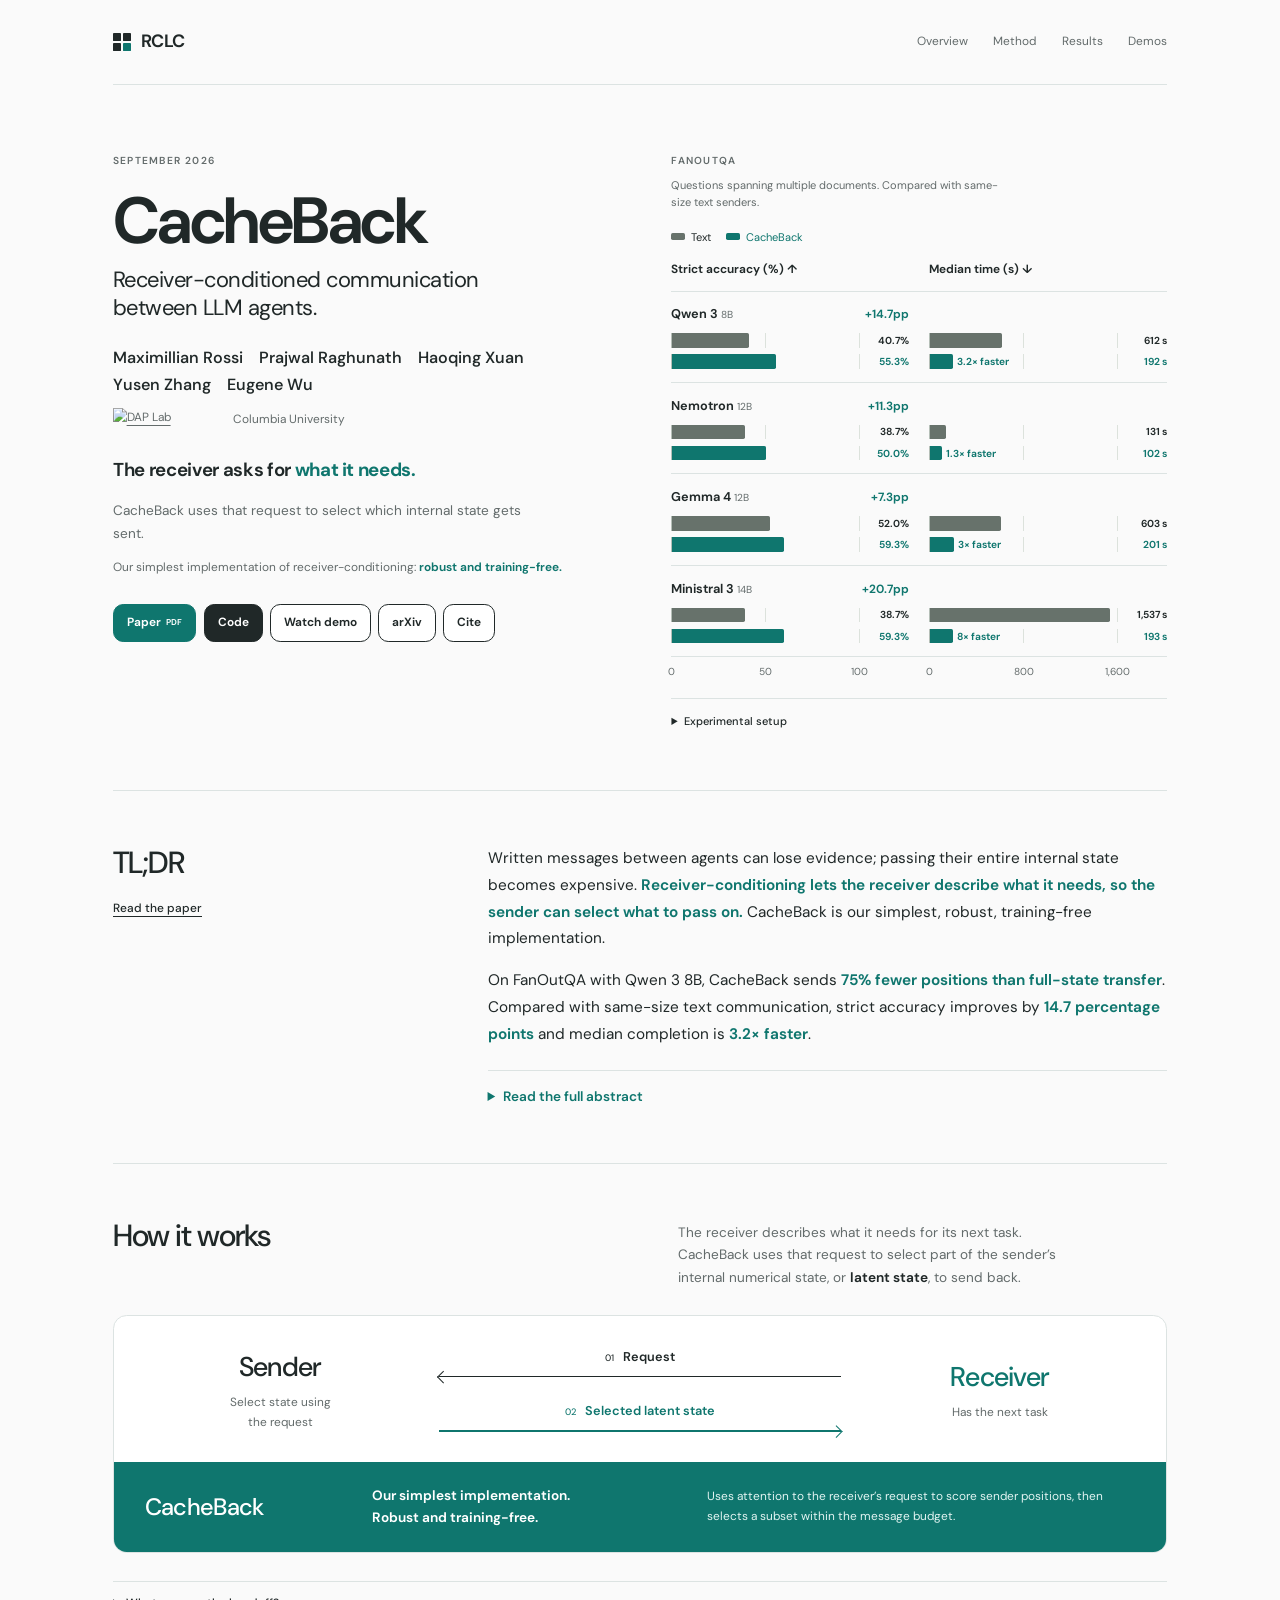
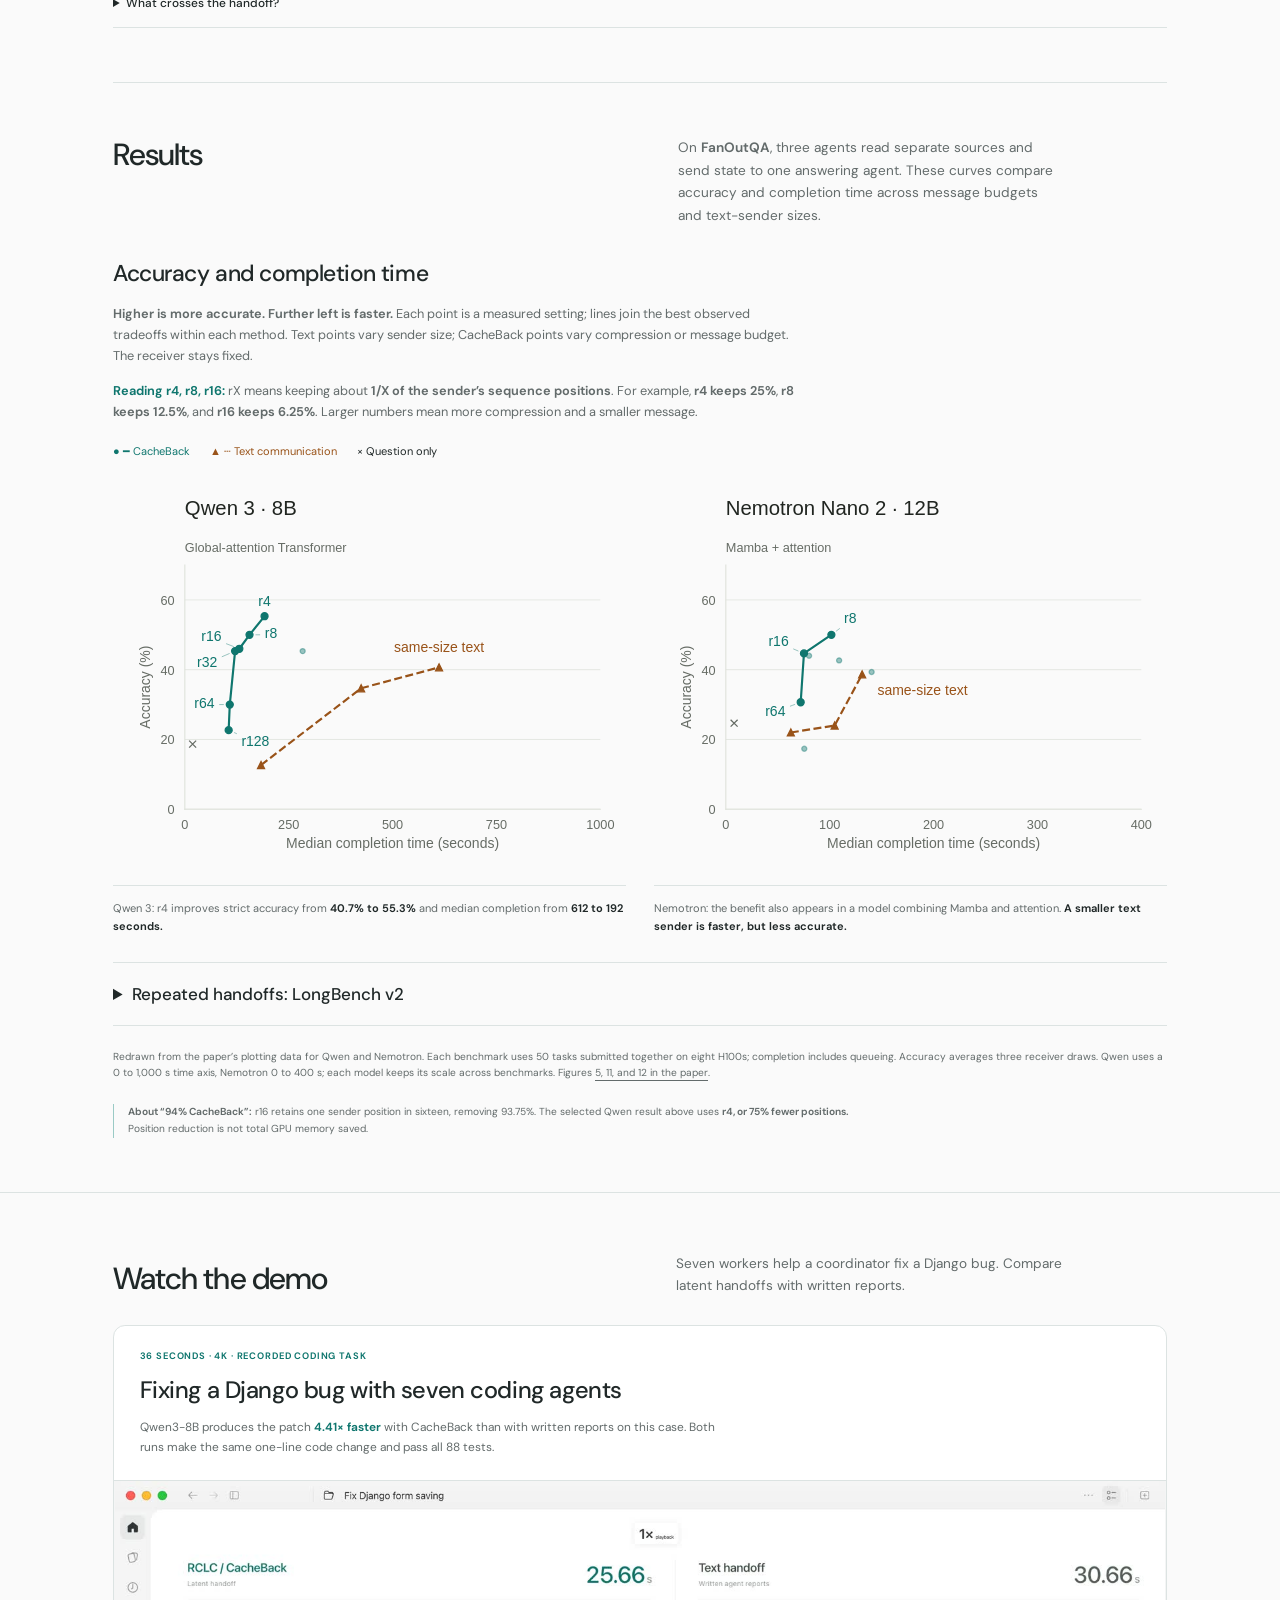
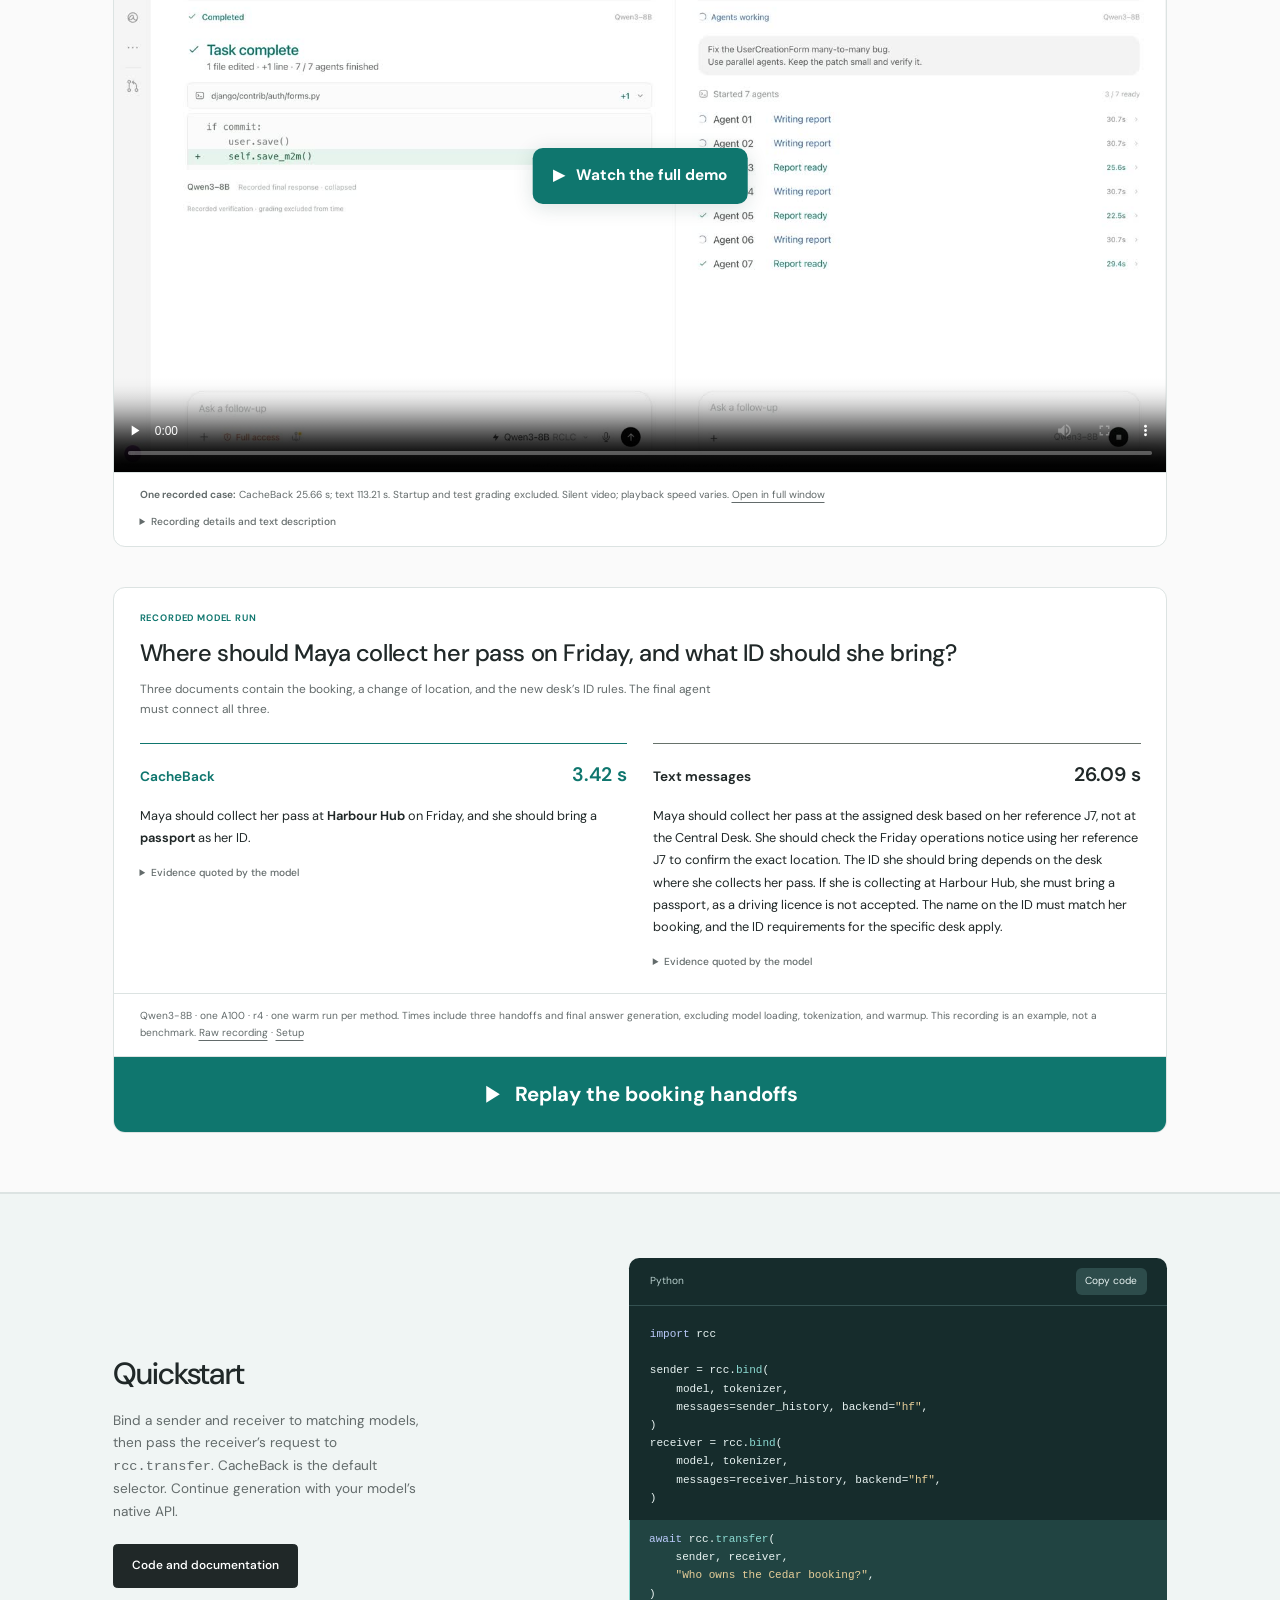
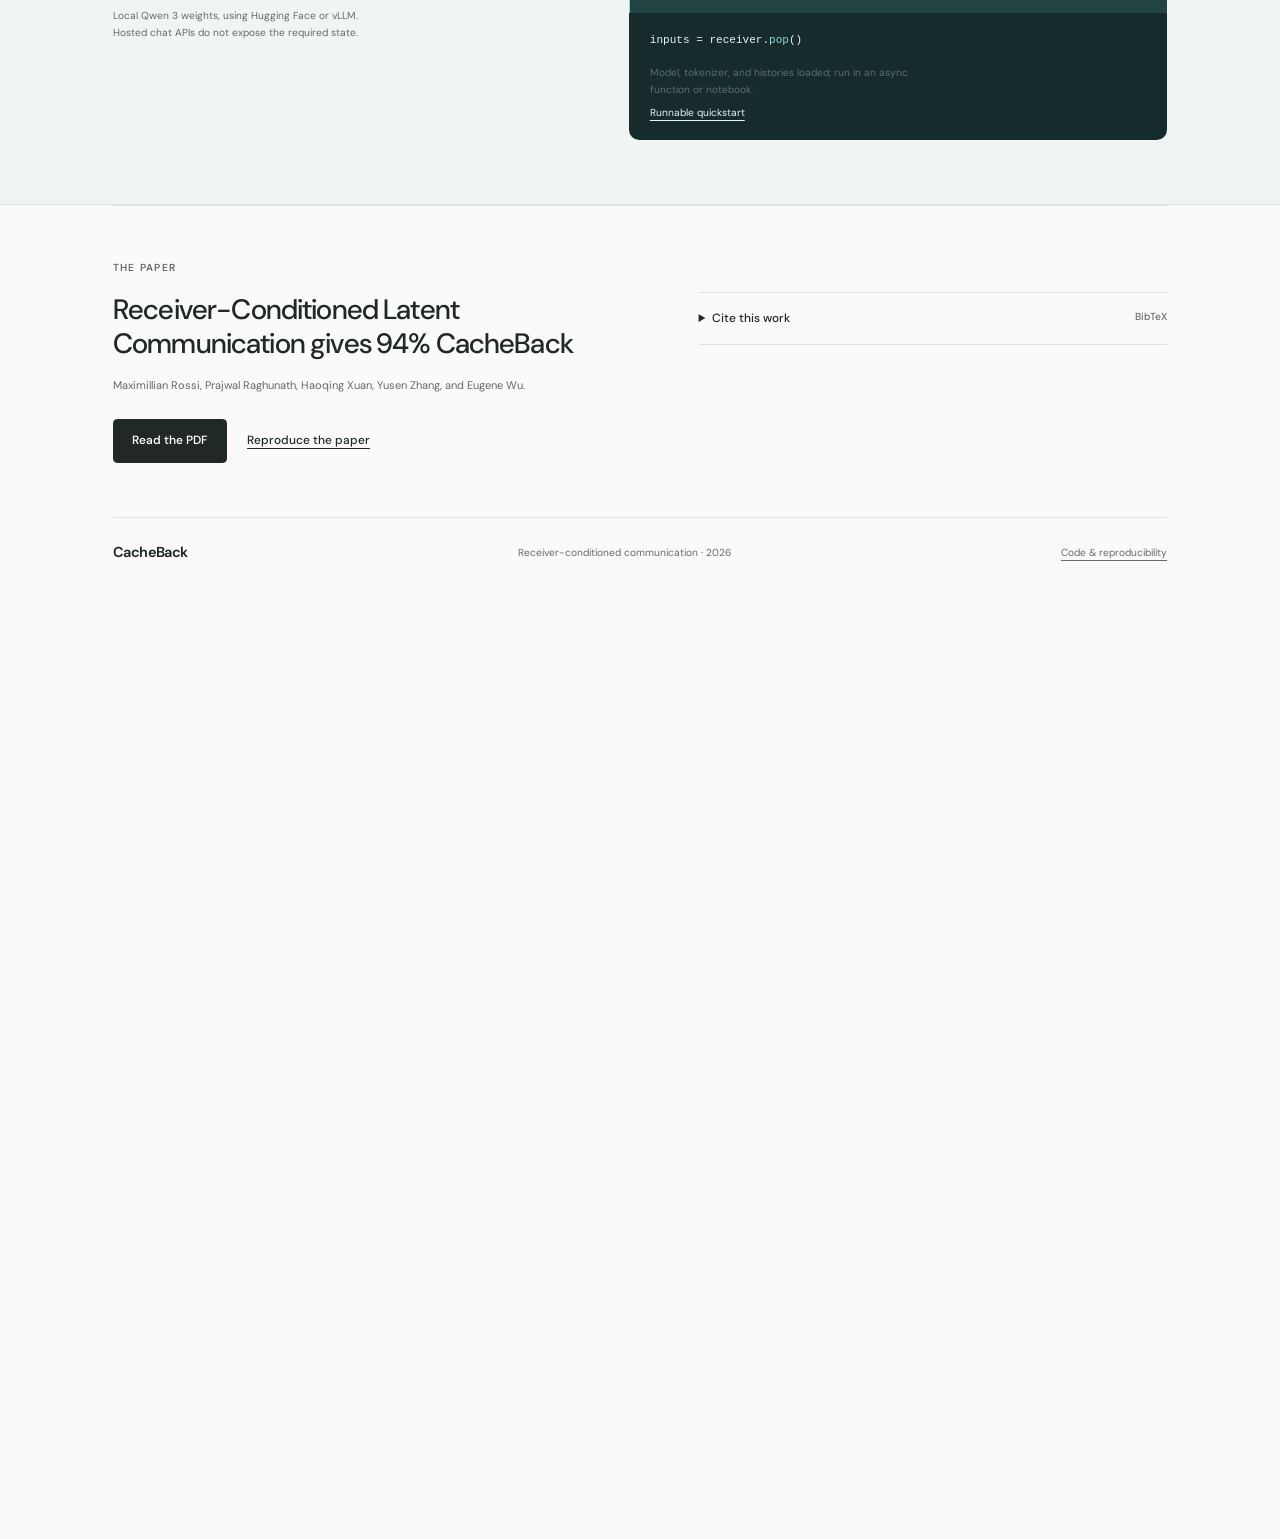
==== index.html @ e9ef361c "Add CacheBack project website and coding demo" ====
<!doctype html>
<html lang="en">
<head>
  <meta charset="utf-8">
  <meta name="viewport" content="width=device-width, initial-scale=1">
  <meta name="theme-color" content="#fafafa">
  <meta name="description" content="CacheBack: receiver-conditioned communication between LLM agents. Paper, code, results, and demonstrations.">
  <meta property="og:title" content="CacheBack | Receiver-conditioned communication">
  <meta property="og:description" content="The receiver asks for what it needs. CacheBack uses that request to select which internal state gets sent, without additional training.">
  <meta property="og:type" content="website">
  <meta property="og:url" content="https://maxr0ssi.github.io/rclc/">
  <meta property="og:image" content="https://maxr0ssi.github.io/rclc/demo/coding/poster.jpg">
  <meta property="og:image:alt" content="CacheBack completes a Django patch while text workers are still writing reports.">
  <meta name="twitter:card" content="summary_large_image">
  <link rel="canonical" href="https://maxr0ssi.github.io/rclc/">
  <title>CacheBack | Receiver-conditioned communication</title>
  <link rel="icon" type="image/svg+xml" href="data:image/svg+xml,%3Csvg xmlns='http://www.w3.org/2000/svg' viewBox='0 0 32 32'%3E%3Crect width='32' height='32' rx='6' fill='%231c211e'/%3E%3Cpath d='M7 7h7v7H7zm11 0h7v7h-7zM7 18h7v7H7z' fill='%230f766e'/%3E%3Cpath d='M18 18h7v7h-7z' fill='%23fff'/%3E%3C/svg%3E">
  <link rel="stylesheet" href="website/assets/styles.css?v=compact-3">
  <script type="module" src="website/assets/app.js"></script>
</head>
<body>
  <a class="skip-link" href="#main">Skip to content</a>
  <header class="site-header wrap">
    <a class="brand" href="#" aria-label="RCLC home"><span class="brand-mark" aria-hidden="true"><i></i><i></i><i></i><i></i></span>RCLC</a>
    <nav aria-label="Main navigation"><a href="#abstract">Overview</a><a href="#idea">Method</a><a href="#results">Results</a><a href="#demo">Demos</a></nav>
  </header>
  <main id="main">
    <section class="hero wrap" aria-labelledby="hero-title">
      <div class="hero-copy">
        <p class="eyebrow">September 2026</p>
        <h1 id="hero-title">CacheBack</h1>
        <p class="hero-subtitle">Receiver-conditioned communication<br>between LLM agents.</p>
        <div class="hero-authors">
          <ul aria-label="Authors"><li>Maximillian Rossi</li><li>Prajwal Raghunath</li><li>Haoqing Xuan</li><li>Yusen Zhang</li><li>Eugene Wu</li></ul>
          <p class="affiliations"><a href="https://daplab.cs.columbia.edu/"><img src="https://daplab.cs.columbia.edu/files/images/daplab_logo_horiz.png" width="1508" height="331" alt="DAP Lab"></a><span>Columbia University</span></p>
        </div>
        <p class="hero-intro"><strong>The receiver asks for <span class="rclc-emphasis">what it needs.</span></strong></p>
        <p class="hero-description">CacheBack uses that request to select which internal state gets sent.</p>
        <p class="contribution">Our simplest implementation of receiver-conditioning: <strong>robust and training-free.</strong></p>
        <nav class="resource-links" aria-label="Project resources">
          <a href="https://arxiv.org/pdf/2609.32046">Paper <span>PDF</span></a>
          <a href="https://github.com/maxr0ssi/rclc">Code</a>
          <a href="#demo">Watch demo</a>
          <a href="https://arxiv.org/abs/2609.32046">arXiv</a>
          <a href="#citation" id="cite-link">Cite</a>
        </nav>
      </div>
      <aside class="hero-results" aria-labelledby="hero-results-title">
        <h2 id="hero-results-title" class="eyebrow">FANOUTQA</h2>
        <p class="chart-context">Questions spanning multiple documents. Compared with same-size text senders.</p>
      <figure id="result-summary" class="comparison-plot" aria-labelledby="hero-results-title">
        <div class="plot-legend"><span><i></i>Text</span><span class="rclc-emphasis"><i></i>CacheBack</span></div>
        <div class="paired-metrics chart-heading"><div><strong>Strict accuracy (%) ↑</strong></div><div><strong>Median time (s) ↓</strong></div></div>
        <div class="model-row" data-model="qwen"><div class="model-heading paired-metrics"><div class="model-label"><h3>Qwen 3 <small>8B</small></h3><strong class="accuracy-gain">+14.7<abbr title="percentage points">pp</abbr></strong></div></div><div class="paired-metrics"><div class="paired-bars"><div class="bar-row" role="img" aria-label="Text: 40.7%"><div class="bar-track"><i style="width:40.6700%"></i></div><b>40.7%</b></div><div class="bar-row rclc-bar" role="img" aria-label="CacheBack: 55.3%"><div class="bar-track"><i style="width:55.3300%"></i></div><b>55.3%</b></div></div><div class="paired-bars latency-bars"><div class="speed-guide" style="--cache-end:11.9938%"><strong class="speedup">3.2× faster</strong></div><div class="bar-row" role="img" aria-label="Text: 612 s"><div class="bar-track"><i style="width:38.2437%"></i></div><b>612 s</b></div><div class="bar-row rclc-bar" role="img" aria-label="CacheBack: 192 s"><div class="bar-track"><i style="width:11.9938%"></i></div><b>192 s</b></div></div></div></div>
        <div class="model-row" data-model="nemotron"><div class="model-heading paired-metrics"><div class="model-label"><h3>Nemotron <small>12B</small></h3><strong class="accuracy-gain">+11.3<abbr title="percentage points">pp</abbr></strong></div></div><div class="paired-metrics"><div class="paired-bars"><div class="bar-row" role="img" aria-label="Text: 38.7%"><div class="bar-track"><i style="width:38.6667%"></i></div><b>38.7%</b></div><div class="bar-row rclc-bar" role="img" aria-label="CacheBack: 50.0%"><div class="bar-track"><i style="width:50.0000%"></i></div><b>50.0%</b></div></div><div class="paired-bars latency-bars"><div class="speed-guide" style="--cache-end:6.3516%"><strong class="speedup">1.3× faster</strong></div><div class="bar-row" role="img" aria-label="Text: 131 s"><div class="bar-track"><i style="width:8.2023%"></i></div><b>131 s</b></div><div class="bar-row rclc-bar" role="img" aria-label="CacheBack: 102 s"><div class="bar-track"><i style="width:6.3516%"></i></div><b>102 s</b></div></div></div></div>
        <div class="model-row" data-model="gemma"><div class="model-heading paired-metrics"><div class="model-label"><h3>Gemma 4 <small>12B</small></h3><strong class="accuracy-gain">+7.3<abbr title="percentage points">pp</abbr></strong></div></div><div class="paired-metrics"><div class="paired-bars"><div class="bar-row" role="img" aria-label="Text: 52.0%"><div class="bar-track"><i style="width:52.0000%"></i></div><b>52.0%</b></div><div class="bar-row rclc-bar" role="img" aria-label="CacheBack: 59.3%"><div class="bar-track"><i style="width:59.3300%"></i></div><b>59.3%</b></div></div><div class="paired-bars latency-bars"><div class="speed-guide" style="--cache-end:12.5812%"><strong class="speedup">3× faster</strong></div><div class="bar-row" role="img" aria-label="Text: 603 s"><div class="bar-track"><i style="width:37.6938%"></i></div><b>603 s</b></div><div class="bar-row rclc-bar" role="img" aria-label="CacheBack: 201 s"><div class="bar-track"><i style="width:12.5812%"></i></div><b>201 s</b></div></div></div></div>
        <div class="model-row" data-model="ministral"><div class="model-heading paired-metrics"><div class="model-label"><h3>Ministral 3 <small>14B</small></h3><strong class="accuracy-gain">+20.7<abbr title="percentage points">pp</abbr></strong></div></div><div class="paired-metrics"><div class="paired-bars"><div class="bar-row" role="img" aria-label="Text: 38.7%"><div class="bar-track"><i style="width:38.6700%"></i></div><b>38.7%</b></div><div class="bar-row rclc-bar" role="img" aria-label="CacheBack: 59.3%"><div class="bar-track"><i style="width:59.3300%"></i></div><b>59.3%</b></div></div><div class="paired-bars latency-bars"><div class="speed-guide" style="--cache-end:12.0813%"><strong class="speedup">8× faster</strong></div><div class="bar-row" role="img" aria-label="Text: 1,537 s"><div class="bar-track"><i style="width:96.0563%"></i></div><b>1,537 s</b></div><div class="bar-row rclc-bar" role="img" aria-label="CacheBack: 193 s"><div class="bar-track"><i style="width:12.0813%"></i></div><b>193 s</b></div></div></div></div>
        <div class="paired-metrics chart-axes" aria-hidden="true"><div class="chart-axis"><span>0</span><span>50</span><span>100</span></div><div class="chart-axis"><span>0</span><span>800</span><span>1,600</span></div></div>
      </figure>

      <details class="technical"><summary>Experimental setup</summary><p>pp means percentage points. Timing bars share a 0-1,600 second scale across all four models. Speedup is the text median completion time divided by the CacheBack median completion time.</p><p><strong>rX is the compression factor:</strong> keep about 1 in X positions from the sender’s processed sequence. <strong>r4 keeps 25%.</strong></p><p class="results-note" id="results-note">FanOutQA · Qwen 3 8B r4, Nemotron Nano 2 12B r8, Gemma 4 12B r4, and Ministral 3 14B r32 · 50 concurrent tasks on 8 H100 GPUs. Accuracy averaged over three receiver draws. Completion includes queueing and final answer generation.</p><p>These are selected operating points. Each family keeps its receiver fixed; the baseline uses a same-size text sender. GPU allocation differs by communication channel. Strict accuracy requires all reference-answer groups. Values are point estimates; see the paper for variability, full frontiers, smaller text senders, and the LongBench v2 chain experiments.</p><p>The title’s 94% refers to r16: one in sixteen sender positions retained, or 93.75% removed. The Qwen numbers above use r4, which removes 75%. Position reduction is not the same quantity as total GPU memory saved. <a href="https://arxiv.org/pdf/2609.32046#page=7">Published results</a> · <a href="website/assets/results.json">Download these data</a></p></details>
      </aside>
    </section>
    <section id="abstract" class="abstract-section wrap" aria-labelledby="abstract-title">
      <div class="abstract-label"><h2 id="abstract-title">TL;DR</h2><a class="text-link" href="https://arxiv.org/abs/2609.32046v1">Read the paper</a></div>
      <div>
        <div class="tldr">
          <p>Written messages between agents can lose evidence; passing their entire internal state becomes expensive. <strong>Receiver-conditioning lets the receiver describe what it needs, so the sender can select what to pass on.</strong> CacheBack is our simplest, robust, training-free implementation.</p>
          <p>On FanOutQA with Qwen 3 8B, CacheBack sends <strong>75% fewer positions than full-state transfer</strong>. Compared with same-size text communication, strict accuracy improves by <strong>14.7 percentage points</strong> and median completion is <strong>3.2× faster</strong>.</p>
        </div>
        <details class="full-abstract"><summary>Read the full abstract</summary>
      <div class="abstract-text">
        <p>Multi-agent systems distribute large contexts across agents that communicate to solve a task. Text messages are compact but require decoding and may omit evidence the receiving agent needs. Recent latent communication instead transfers KV caches. This avoids text generation and can improve accuracy and latency. However, <strong>a full KV cache grows linearly with both the context an individual agent processes, and the number of agents that coordinate together.</strong></p>
        <p>This raises memory and context costs, often far exceeding available GPU resources and context window sizes. Our key observation is that <mark>agents need only send what the receiving agent requires for its local task</mark> -- which we call <strong class="rclc-emphasis">receiver-conditioned communication.</strong> The receiver agent passes the sender a small description of its information needs, which serves to filter and compress the sender agent's KV cache.</p>
        <p><strong>CacheBack is a simple, robust, training-free instance of receiver conditioning</strong> based on the sender's attention weights. On FanOutQA, CacheBack with Qwen 3 removes <strong class="result-highlight">75% of the state</strong> the agent would otherwise receive, improving accuracy by <strong class="result-highlight">14.7 percentage points</strong> and reducing median task-completion latency by <strong class="result-highlight">3.2×</strong> relative to text communication. We show comparable improvements across model families that span dense Transformers, Mamba-attention hybrids, and sliding-window attention.</p>
        <p class="abstract-note">A KV cache stores intermediate state from the text a model has processed. Abstract from the <a href="https://arxiv.org/abs/2609.32046v1">published paper</a>, by Rossi et al. <a href="https://creativecommons.org/licenses/by/4.0/">CC BY 4.0</a>; emphasis added.</p>
      </div>
        </details>
      </div>
    </section>
    <section id="idea" class="section wrap" aria-labelledby="idea-title">
      <div class="section-heading method-heading">
        <h2 id="idea-title">How it works</h2>
        <p>The receiver describes what it needs for its next task. CacheBack uses that request to select part of the sender’s internal numerical state, or <strong>latent state</strong>, to send back.</p>
      </div>
      <figure class="handoff" aria-label="Receiver-conditioning: the receiver sends a request to the sender; the sender selects state using that request and returns selected latent state to the receiver.">
        <div class="handoff-flow">
          <div class="handoff-party"><h3>Sender</h3><p>Select state using<br>the request</p></div>
          <div class="handoff-messages" aria-hidden="true">
            <div class="handoff-request"><span>01</span> Request<i></i></div>
            <div class="handoff-state"><span>02</span> Selected latent state<i></i></div>
          </div>
          <div class="handoff-party handoff-receiver"><h3>Receiver</h3><p>Has the next task</p></div>
        </div>
        <figcaption class="selector-note">
          <h3>CacheBack</h3>
          <p><strong>Our simplest implementation.<br>Robust and training-free.</strong></p>
          <p>Uses attention to the receiver’s request to score sender positions, then selects a subset within the message budget.</p>
        </figcaption>
      </figure>
      <details class="technical"><summary>What crosses the handoff?</summary><p>CacheBack selects positions using the sender’s attention to the receiver’s request. In the paper’s selected-embedding channel, the corresponding input vectors are sent and the receiver rebuilds its KV cache. A position is not an isolated fact, and an attention score is not a guarantee of relevance. The experiments use matching models; cross-model translation is outside this work. <a href="https://arxiv.org/html/2609.32046v1">Read the method and limitations.</a></p></details>
    </section>
    <section id="results" class="section wrap" aria-labelledby="results-title">
      <div class="section-heading"><h2 id="results-title">Results</h2><p>On <strong>FanOutQA</strong>, three agents read separate sources and send state to one answering agent. These curves compare accuracy and completion time across message budgets and text-sender sizes.</p></div>
      <div class="paper-curves" id="paper-curves">
        <div class="curves-heading"><h3>Accuracy and completion time</h3><p><strong>Higher is more accurate. Further left is faster.</strong> Each point is a measured setting; lines join the best observed tradeoffs within each method. Text points vary sender size; CacheBack points vary compression or message budget. The receiver stays fixed.</p><p id="compression-guide"><strong class="rclc-emphasis">Reading r4, r8, r16:</strong> rX means keeping about <strong>1/X of the sender’s sequence positions</strong>. For example, <strong>r4 keeps 25%</strong>, <strong>r8 keeps 12.5%</strong>, and <strong>r16 keeps 6.25%</strong>. Larger numbers mean more compression and a smaller message.</p></div>
        <div class="curve-legend" aria-label="Curve legend"><span class="rclc-emphasis">● ━ CacheBack</span><span class="text-emphasis">▲ ┄ Text communication</span><span>× Question only</span></div>
        <div class="curve-grid">
          <figure><img src="website/assets/figures/fanoutqa-qwen.svg" width="560" height="460" loading="lazy" alt="FanOutQA, Qwen 3 8B: CacheBack r4 reaches 55.3% strict accuracy at 192 seconds, compared with 40.7% at 612 seconds for same-size text; weaker settings are also plotted."><figcaption>Qwen 3: r4 improves strict accuracy from <strong>40.7% to 55.3%</strong> and median completion from <strong>612 to 192 seconds.</strong></figcaption></figure>
          <figure><img src="website/assets/figures/fanoutqa-nemotron.svg" width="560" height="460" loading="lazy" alt="FanOutQA, Nemotron Nano 2 12B: CacheBack r8 reaches 50% accuracy near 102 seconds versus 38.7% near 131 seconds for same-size text. A smaller text sender is faster at lower accuracy."><figcaption>Nemotron: the benefit also appears in a model combining Mamba and attention. <strong>A smaller text sender is faster, but less accurate.</strong></figcaption></figure>
        </div>
        <details class="chain-results" id="chain-results"><summary>Repeated handoffs: LongBench v2</summary><div class="curves-heading"><p>On <strong>LongBench v2 Easy</strong>, four agents read successive sections of a long document. A final receiver answers from the last handoff. Evidence from the beginning must survive the chain.</p><p>A <strong>relative budget</strong> uses the rX fraction above, so message size grows with the sender’s context. A <strong>fixed budget</strong> caps the number of message positions, as in the labels “32K fixed” and “64K fixed”.</p></div>
        <div class="curve-legend" aria-label="LongBench curve legend"><span class="rclc-emphasis">● ━ CacheBack · relative budget</span><span class="fixed-emphasis">■ ━ CacheBack · fixed budget</span><span class="text-emphasis">▲ ┄ Text</span><span>× Question only</span></div>
        <div class="curve-grid">
          <figure><img src="website/assets/figures/longbench-qwen.svg" width="560" height="460" loading="lazy" alt="LongBench v2 Easy, Qwen 3 8B: both relative and fixed CacheBack budgets include settings faster and more accurate than same-size text. Stronger compression eventually lowers accuracy."><figcaption>Qwen 3: both message-budget schemes improve the measured tradeoff. <strong>More aggressive compression eventually reduces accuracy.</strong></figcaption></figure>
          <figure><img src="website/assets/figures/longbench-nemotron.svg" width="560" height="460" loading="lazy" alt="LongBench v2 Easy, Nemotron Nano 2 12B: CacheBack r8 reaches 48% accuracy near 133 seconds, while fixed-budget settings show a different tradeoff; smaller text senders can be faster."><figcaption>Nemotron: a <strong>fixed budget</strong> caps message positions; a <strong>relative budget</strong> grows with the material read. Neither denotes total GPU memory.</figcaption></figure>
        </div>
        </details>
        <p class="curve-caption">Redrawn from the paper’s plotting data for Qwen and Nemotron. Each benchmark uses 50 tasks submitted together on eight H100s; completion includes queueing. Accuracy averages three receiver draws. Qwen uses a 0 to 1,000 s time axis, Nemotron 0 to 400 s; each model keeps its scale across benchmarks. Figures <a href="https://arxiv.org/html/2609.32046v1#S4">5, 11, and 12 in the paper</a>.</p>
        <p class="compression-note"><strong>About “94% CacheBack”:</strong> r16 retains one sender position in sixteen, removing 93.75%. The selected Qwen result above uses <strong>r4, or 75% fewer positions.</strong> Position reduction is not total GPU memory saved.</p>
      </div>
    </section>
    <section id="demo" class="demo-section" aria-labelledby="demo-title">
      <div class="wrap">
        <div class="demo-heading"><h2 id="demo-title">Watch the demo</h2><p>Seven workers help a coordinator fix a Django bug. Compare latent handoffs with written reports.</p></div>
        <article class="recorded-demo coding-demo" id="coding-demo" aria-labelledby="coding-title">
          <div class="demo-description"><div><p class="demo-type">36 seconds · 4K · Recorded coding task</p><h3 id="coding-title">Fixing a Django bug with seven coding agents</h3><p>Qwen3-8B produces the patch <strong class="rclc-emphasis">4.41× faster</strong> with CacheBack than with written reports on this case. Both runs make the same one-line code change and pass all 88 tests.</p></div></div>
          <div class="demo-player"><video id="coding-video" controls playsinline preload="none" tabindex="0" width="3840" height="2160" poster="demo/coding/poster.jpg" aria-labelledby="coding-title" aria-describedby="coding-caption">
            <source src="demo/coding/rclc-cacheback-4k.mp4" type="video/mp4">
            <p><a href="demo/coding/rclc-cacheback-4k.mp4">Watch the demo as an MP4</a>.</p>
          </video><button class="play-demo" id="play-demo" type="button" hidden><span aria-hidden="true">▶</span> Watch the full demo</button></div>
          <div class="demo-caption" id="coding-caption"><p><strong>One recorded case:</strong> CacheBack 25.66 s; text 113.21 s. Startup and test grading excluded. Silent video; playback speed varies. <a href="demo/coding/rclc-cacheback-4k.mp4">Open in full window</a></p>
            <details class="demo-evidence"><summary>Recording details and text description</summary><p>Seven Qwen3-8B workers pass information to a coordinator. The supplied bug report identifies a missing <code>save_m2m()</code> call in Django’s user creation form. Both runs add that call after saving the user. The CacheBack run finishes while the text workers are still generating reports.</p><p>The interface is reconstructed from separate recorded runs, aligned at their start. The final response and patch come from the recorded outputs. Both patches subsequently pass one new test and 87 regression tests; grading is outside the clocks. This is an individual demonstration, not an aggregate benchmark. <a href="demo/coding/evidence.json">Recorded results</a></p></details>
          </div>
        </article>
        <article class="recorded-demo" id="booking-demo" aria-labelledby="booking-title">
          <div class="demo-description"><div><p class="demo-type">Recorded model run</p><h3 id="booking-title">Where should Maya collect her pass on Friday, and what ID should she bring?</h3><p>Three documents contain the booking, a change of location, and the new desk’s ID rules. The final agent must connect all three.</p></div></div>
          <div class="demo-outcomes">
            <article class="demo-outcome">
              <header><h4>CacheBack</h4><span class="outcome-time" id="demo-rclc-time">3.42 s</span></header>
              <blockquote><p id="demo-rclc-answer">Maya should collect her pass at <strong>Harbour Hub</strong> on Friday, and she should bring a <strong>passport</strong> as her ID.</p></blockquote>
              <details class="demo-evidence"><summary>Evidence quoted by the model</summary><div id="demo-rclc-evidence"><strong>Evidence:</strong>
- "Reference J7 has moved to Harbour Hub."
- "Harbour Hub requires a passport for replacement building pass collections."</div></details>
            </article>
            <article class="demo-outcome">
              <header><h4>Text messages</h4><span class="outcome-time" id="demo-text-time">26.09 s</span></header>
              <blockquote><p id="demo-text-answer">Maya should collect her pass at the assigned desk based on her reference J7, not at the Central Desk. She should check the Friday operations notice using her reference J7 to confirm the exact location. The ID she should bring depends on the desk where she collects her pass. If she is collecting at Harbour Hub, she must bring a passport, as a driving licence is not accepted. The name on the ID must match her booking, and the ID requirements for the specific desk apply. </p></blockquote>
              <details class="demo-evidence"><summary>Evidence quoted by the model</summary><div id="demo-text-evidence"><strong>Evidence:</strong>
- "Maya should collect her pass at the assigned desk based on her reference, not at the Central Desk."
- "She should check the Friday operations notice using her reference J7 to confirm the exact location."
- "If she is collecting at Harbour Hub, a passport is required, and a driving licence is not accepted."</div></details>
            </article>
          </div>
          <p class="demo-caption">Qwen3-8B · one A100 · r4 · one warm run per method. Times include three handoffs and final answer generation, excluding model loading, tokenization, and warmup. This recording is an example, not a benchmark. <a href="demo/trace-w4.json">Raw recording</a> · <a href="https://github.com/maxr0ssi/rclc/blob/main/demo/README.md">Setup</a></p>
          <details class="demo-replay"><summary><svg aria-hidden="true" width="24" height="24" viewBox="0 0 24 24"><path fill="currentColor" d="M5 2v20l16-10z"/></svg>Replay the booking handoffs</summary>
            <div class="demo-replay-link"><a class="text-link" href="demo/index.html" target="_blank" rel="noopener noreferrer">Open full window <span aria-hidden="true">↗</span></a></div>
            <div class="demo-window"><iframe id="flagship-demo" src="demo/index.html?v=fit-3" title="Recorded CacheBack and text booking relay comparison, with playback controls" loading="lazy" sandbox="allow-scripts allow-same-origin" referrerpolicy="no-referrer"></iframe></div>
          </details>
        </article>
        <div class="upcoming-demos" hidden>
          <article class="demo-slot" id="upcoming-demo-1" aria-labelledby="upcoming-title-1">
            <div class="demo-slot-surface"><span class="mono">02</span><h3 id="upcoming-title-1">Demo in preparation</h3><p>Task details and recording to follow.</p></div>
          </article>
          <article class="demo-slot" id="upcoming-demo-2" aria-labelledby="upcoming-title-2">
            <div class="demo-slot-surface"><span class="mono">03</span><h3 id="upcoming-title-2">Demo in preparation</h3><p>Task details and recording to follow.</p></div>
          </article>
        </div>
      </div>
    </section>
    <section class="code-section" id="code" aria-labelledby="code-title"><div class="wrap code-layout"><div><h2 id="code-title">Quickstart</h2><p>Bind a sender and receiver to matching models, then pass the receiver’s request to <code>rcc.transfer</code>. CacheBack is the default selector. Continue generation with your model’s native API.</p><a class="button primary" href="https://github.com/maxr0ssi/rclc">Code and documentation</a><p class="code-note">Local Qwen 3 weights, using Hugging Face or vLLM.<br>Hosted chat APIs do not expose the required state.</p></div><div class="code-card"><div class="code-bar"><span>Python</span><button class="copy-button" data-copy="quickstart" type="button">Copy code</button></div><pre><code id="quickstart"><span class="code-keyword">import</span> rcc

sender = rcc.<span class="code-function">bind</span>(
    model, tokenizer,
    messages=sender_history, backend=<span class="code-string">"hf"</span>,
)
receiver = rcc.<span class="code-function">bind</span>(
    model, tokenizer,
    messages=receiver_history, backend=<span class="code-string">"hf"</span>,
)
<span class="code-focus"><span class="code-keyword">await</span> rcc.<span class="code-function">transfer</span>(
    sender, receiver,
    <span class="code-string">"Who owns the Cedar booking?"</span>,
)</span>
inputs = receiver.<span class="code-function">pop</span>()</code></pre><p class="snippet-note">Model, tokenizer, and histories loaded; run in an async function or notebook. <a href="https://github.com/maxr0ssi/rclc/blob/main/examples/quickstart.py">Runnable quickstart</a></p></div></div></section>
    <section id="paper" class="section wrap paper-section" aria-labelledby="paper-title"><div><p class="eyebrow">THE PAPER</p><h2 id="paper-title">Receiver-Conditioned Latent Communication gives 94% CacheBack</h2><p>Maximillian Rossi, Prajwal Raghunath, Haoqing Xuan, Yusen Zhang, and Eugene Wu.</p><div class="hero-actions"><a class="button primary" href="https://arxiv.org/pdf/2609.32046">Read the PDF</a><a class="text-link" href="https://github.com/maxr0ssi/rclc/tree/paper">Reproduce the paper</a></div></div><details class="citation" id="citation"><summary>Cite this work <span>BibTeX</span></summary><button class="copy-button" data-copy="bibtex" type="button">Copy citation</button><pre><code id="bibtex">@misc{rossi2026cacheback,
  title = {Receiver-Conditioned Latent Communication
           gives 94\% CacheBack},
  author = {Rossi, Maximillian and Raghunath, Prajwal
            and Xuan, Haoqing and Zhang, Yusen
            and Wu, Eugene},
  year = {2026},
  eprint = {2609.32046},
  archivePrefix = {arXiv},
  primaryClass = {cs.AI},
  url = {https://arxiv.org/abs/2609.32046}
}</code></pre></details></section>
  </main>
  <footer class="site-footer wrap"><a class="brand" href="#">CacheBack</a><span>Receiver-conditioned communication · 2026</span><a href="https://github.com/maxr0ssi/rclc">Code &amp; reproducibility</a></footer>
  <div id="copy-status" class="sr-only" role="status"></div>
</body>
</html>
---- website/assets/styles.css ----
@import url('https://fonts.googleapis.com/css2?family=DM+Sans:wght@400;450;500;550;600;650;700&family=Instrument+Serif&display=swap');

:root { --paper:#fafafa; --ink:#202828; --muted:#636b6b; --line:#dce3e2; --soft:#f0f5f4; --accent:#bde8e3; --rclc:#0f766e; --text:#995319; --fixed:#795697; --serif:'Instrument Serif',Georgia,serif; --sans:'DM Sans',Arial,sans-serif; }
* { box-sizing:border-box; }
html { scroll-behavior:smooth; scroll-padding-top:35px; }
body { margin:0; background:var(--paper); color:var(--ink); font:16px/1.65 var(--sans); -webkit-font-smoothing:antialiased; }
::selection { background:var(--accent); color:var(--ink); }
a { color:inherit; text-underline-offset:5px; }
button,select,input { font:inherit; }
button,a,input,select,summary { -webkit-tap-highlight-color:transparent; }
button,summary { cursor:pointer; }
button { color:inherit; }
button:disabled { cursor:default; }
:focus-visible { outline:3px solid var(--rclc); outline-offset:5px; }
h1,h2,h3,p,figure { margin:0; }
h1,h2,h3 { font-weight:500; }
em { font-family:var(--serif); font-style:normal; font-weight:400; }
.wrap { width:min(1240px,calc(100% - 112px)); margin-inline:auto; }
.site-header { min-height:100px; display:flex; align-items:center; justify-content:space-between; gap:24px; border-bottom:1px solid var(--line); }
.brand { display:inline-flex; align-items:center; gap:12px; font-size:21px; letter-spacing:-.7px; font-weight:650; text-decoration:none; white-space:nowrap; }
.brand-mark { display:grid; grid-template-columns:repeat(2,9px); gap:3px; }
.brand-mark i { width:9px; height:9px; border-radius:1px; background:var(--ink); }
.brand-mark i:last-child { background:var(--rclc); }
.site-header nav { display:flex; align-items:center; gap:30px; font-size:14px; }
.site-header nav a { text-decoration:none; color:var(--muted); }
.site-header nav a:hover,.text-link:hover { color:var(--rclc); }
.button { display:inline-flex; justify-content:center; align-items:center; gap:12px; padding:13px 21px; border:1px solid var(--ink); border-radius:5px; text-decoration:none; font-size:14px; font-weight:550; transition:background .16s,transform .16s; }
.button:hover { background:var(--soft); transform:translateY(-1px); }
.button.primary { background:var(--ink); color:white; }
.button.primary:hover { background:var(--rclc); }
.hero { display:grid; grid-template-columns:1fr 1fr; align-items:start; gap:74px; padding-block:80px 70px; }
.eyebrow,.mono { font-family:var(--sans); font-size:12px; font-weight:600; letter-spacing:.12em; }
.eyebrow { color:var(--muted); display:flex; align-items:center; gap:12px; }
h1 { font-size:clamp(56px,6vw,84px); font-weight:650; line-height:1.05; letter-spacing:-3px; margin:20px 0 12px; }
.hero-subtitle { font-size:26px; line-height:1.3; letter-spacing:-.6px; margin-bottom:27px; }
.hero-copy>.eyebrow { text-transform:uppercase; }
.hero-authors { margin-bottom:28px; }
.hero-authors ul { display:flex; flex-wrap:wrap; gap:3px 19px; list-style:none; padding:0; margin:0; font-size:19px; font-weight:550; line-height:1.5; }
.hero-authors li { white-space:nowrap; }
.hero-authors .affiliations { display:flex; align-items:center; flex-wrap:wrap; gap:10px 14px; margin-top:13px; font-size:14px; color:var(--muted); }
.affiliations a { display:flex; }
.affiliations img { display:block; height:28px; width:auto; }
.hero-intro { font-size:22px; line-height:1.45; letter-spacing:-.4px; }
.hero-intro .rclc-emphasis { color:var(--rclc); font-weight:700; }
.hero-description { margin-top:19px; max-width:490px; color:var(--muted); font-size:16px; line-height:1.7; }
.hero-actions { display:flex; flex-wrap:wrap; align-items:center; gap:24px; margin-top:29px; }
.text-link { font-size:14px; font-weight:500; }
.resource-links { display:flex; flex-wrap:wrap; align-items:center; gap:9px; margin-top:31px; font-size:14px; }
.resource-links a { display:inline-flex; align-items:center; justify-content:center; gap:6px; min-height:44px; padding:10px 15px; font-weight:650; text-decoration:none; border:1px solid var(--ink); border-radius:12px; background:#fff; color:var(--ink); transition:background .15s,color .15s,border-color .15s; }
.resource-links a:is(:hover,:focus-visible) { background:var(--ink); color:#fff; border-color:transparent; }
.resource-links a:first-child { background:var(--rclc); border-color:var(--rclc); color:#fff; }
.resource-links a:first-child:is(:hover,:focus-visible) { background:#fff; color:var(--rclc); border-color:transparent; }
.resource-links a:nth-child(2) { background:var(--ink); border-color:var(--ink); color:#fff; }
.resource-links a:nth-child(2):is(:hover,:focus-visible) { background:#fff; color:var(--ink); border-color:transparent; }
.resource-links a>span { font-size:10px; letter-spacing:.03em; color:inherit; }
strong,b { font-weight:650; }
.rclc-emphasis { color:var(--rclc); }
.text-emphasis { color:var(--text); }
.fixed-emphasis { color:var(--fixed); }
mark { background:var(--rclc); color:#fff; font-weight:700; padding:.08em .22em; -webkit-box-decoration-break:clone; box-decoration-break:clone; }
.contribution { margin-top:15px; font-size:14px; color:var(--muted); }
.contribution strong { color:var(--rclc); }
.hero-results { min-width:0; }
.hero-results .eyebrow { line-height:1.65; }
.chart-context { color:var(--muted); font-size:13px; line-height:1.5; margin-top:9px; max-width:400px; }
.hero-results .technical { margin-top:20px; font-size:13px; border-bottom:0; padding-bottom:0; }
.hero-results .technical p { font-size:12px; }
.comparison-plot { margin-top:20px; }
.plot-legend { display:flex; flex-wrap:wrap; gap:18px; font-size:13px; margin-bottom:18px; }
.plot-legend span { display:flex; align-items:center; gap:7px; }
.plot-legend i { width:16px; height:8px; background:#67726b; border-radius:2px; }
.plot-legend .rclc-emphasis i { background:var(--rclc); }
.paired-metrics { display:grid; grid-template-columns:repeat(2,minmax(0,1fr)); gap:24px; }
.chart-heading { border-bottom:1px solid var(--line); padding-bottom:15px; font-size:14px; line-height:1.4; }
.model-row { padding:14px 0; border-bottom:1px solid var(--line); }
.model-heading { margin-bottom:8px; }
.model-label { display:flex; justify-content:space-between; align-items:baseline; gap:8px; min-width:0; }
.accuracy-gain,.speedup { color:var(--rclc); font-size:14px; white-space:nowrap; }
.accuracy-gain abbr { text-decoration:none; }
.latency-bars { position:relative; }
.speed-guide { position:absolute; inset:0 58px 0 0; color:var(--rclc); pointer-events:none; }
.speedup { position:absolute; left:calc(var(--cache-end) + 6px); top:25px; font-size:12px; line-height:20px; }
.model-heading h3 { font-size:15px; font-weight:650; letter-spacing:0; }
.model-heading small { color:var(--muted); font-size:12px; font-weight:400; }
.bar-row { line-height:20px; display:grid; grid-template-columns:minmax(0,1fr) 50px; gap:8px; align-items:center; font-size:12px; }
.bar-row+.bar-row { margin-top:5px; }
.bar-row>b { text-align:right; font-variant-numeric:tabular-nums; }
.bar-track { border-left:1px solid #b5bfb7; background:repeating-linear-gradient(to right,transparent 0 calc(50% - 1px),#dce2dc calc(50% - 1px) 50%); }
.bar-track i { display:block; height:17px; background:#67726b; border-radius:0 2px 2px 0; }
.rclc-bar { color:var(--rclc); }
.rclc-bar i { background:var(--rclc); }
.chart-axis { margin:8px 58px 0 0; color:var(--muted); font-size:12px; position:relative; height:20px; }
.chart-axis span { position:absolute; transform:translateX(-50%); white-space:nowrap; }
.chart-axis span:nth-child(1) { left:0; }
.chart-axis span:nth-child(2) { left:50%; }
.chart-axis span:nth-child(3) { left:100%; }

.abstract-section { display:grid; grid-template-columns:1fr 2.1fr; gap:60px; padding-block:64px; border-top:1px solid var(--line); }
.abstract-label h2 { margin:0 0 18px; }
.tldr { font-size:18px; line-height:1.75; }
.tldr p+p { margin-top:18px; }
.tldr strong { color:var(--rclc); }
.full-abstract { margin-top:26px; border-top:1px solid var(--line); padding-top:18px; }
.full-abstract>summary { color:var(--rclc); font-weight:600; }
.full-abstract[open]>summary { margin-bottom:24px; }
.abstract-text p { margin-bottom:18px; line-height:1.8; }
.abstract-text strong { font-weight:700; }
.abstract-text .rclc-emphasis { color:var(--rclc); text-decoration:underline; text-decoration-color:#79c9c1; text-decoration-thickness:3px; text-underline-offset:4px; }
.abstract-text .result-highlight { background:var(--rclc); color:#fff; padding:.08em .3em; -webkit-box-decoration-break:clone; box-decoration-break:clone; }
.abstract-text .abstract-note { color:var(--muted); font-size:12px; margin-bottom:0; line-height:1.65; }
.paper-curves { margin-top:30px; }
.curves-heading { max-width:810px; }
.curves-heading h3 { font-size:27px; margin-bottom:12px; }
.curves-heading p { color:var(--muted); font-size:15px; }
.curves-heading p+p { margin-top:16px; }
.curve-legend { display:flex; flex-wrap:wrap; gap:10px 24px; font-size:13px; margin-block:23px 5px; }
.curve-grid { display:grid; grid-template-columns:1fr 1fr; gap:34px; }
.curve-grid figure { min-width:0; }
.curve-grid img { width:100%; height:auto; display:block; }
.curve-grid figcaption { border-top:1px solid var(--line); padding-top:15px; color:var(--muted); font-size:13px; }
.curve-grid figcaption strong { color:var(--ink); }
.chain-results { margin-top:32px; border-block:1px solid var(--line); padding:20px 0; }
.chain-results>summary { font-size:20px; }
.chain-results[open]>summary { margin-bottom:22px; }
.curve-caption,.compression-note { color:var(--muted); font-size:12px; margin-top:26px; }
.compression-note { border-left:2px solid #9acac5; padding-left:16px; max-width:900px; }
.section { padding-block:64px; border-top:1px solid var(--line); }
.section-heading { display:grid; grid-template-columns:1fr 1fr; column-gap:90px; align-items:start; }
h2 { font-size:36px; line-height:1.2; letter-spacing:-1.1px; }
.section-heading>p:last-child { color:var(--muted); max-width:450px; margin-bottom:3px; }
h3 { font-size:20px; letter-spacing:-.5px; }
.method-heading { align-items:start; }
.method-heading>p:last-child { padding-top:4px; }
.method-heading strong { color:var(--ink); }
.handoff { margin-top:28px; border:1px solid var(--line); border-radius:16px; overflow:hidden; background:#fff; }
.handoff-flow { display:grid; grid-template-columns:1fr 1.6fr 1fr; align-items:center; gap:40px; padding:34px 48px; }
.handoff-party { text-align:center; }
.handoff-party h3 { font-size:32px; letter-spacing:-1px; }
.handoff-party p { margin-top:4px; font-size:14px; color:var(--muted); }
.handoff-receiver h3 { color:var(--rclc); }
.handoff-messages { display:grid; gap:27px; font-size:15px; font-weight:600; text-align:center; }
.handoff-messages span { font-size:11px; font-weight:450; margin-right:7px; }
.handoff-messages i { display:block; position:relative; height:2px; margin-top:10px; background:currentColor; }
.handoff-messages i::after { content:""; position:absolute; width:9px; height:9px; top:-3.5px; border-top:2px solid; border-right:2px solid; }
.handoff-request i::after { left:0; transform:rotate(-135deg); }
.handoff-state { color:var(--rclc); }
.handoff-state i::after { right:0; transform:rotate(45deg); }
.selector-note { display:grid; grid-template-columns:.75fr 1.15fr 1.6fr; gap:32px; align-items:center; padding:27px 36px; background:var(--rclc); color:#fff; }
.selector-note h3 { font-size:28px; letter-spacing:-.8px; }
.selector-note strong { font-size:16px; }
.selector-note p:last-child { font-size:14px; color:#e1f3f1; }
.technical { border-top:1px solid var(--line); border-bottom:1px solid var(--line); margin-top:32px; padding:15px 0; font-size:14px; }
summary { font-weight:500; }
.technical p { color:var(--muted); max-width:960px; margin-top:17px; }
.demo-section { padding:70px 0; border-block:1px solid var(--line); }
.demo-heading { display:grid; grid-template-columns:1fr 1fr; align-items:end; gap:85px; margin-bottom:32px; }
.demo-heading p { color:var(--muted); max-width:460px; }
.recorded-demo { background:#fff; border:1px solid var(--line); border-radius:14px; overflow:hidden; }
.recorded-demo+.recorded-demo { margin-top:48px; }
.coding-demo video { display:block; width:100%; height:auto; aspect-ratio:16/9; background:#f4f5f5; border-top:1px solid var(--line); }
.coding-demo .demo-evidence { margin-top:12px; }
.coding-demo .demo-evidence p { margin-top:12px; max-width:100ch; }
.demo-player { position:relative; }
.play-demo { position:absolute; top:50%; left:50%; transform:translate(-50%,-50%); border:0; border-radius:12px; padding:18px 24px; background:var(--rclc); color:#fff; font-size:18px; font-weight:700; white-space:nowrap; box-shadow:0 4px 24px #163b3526; }
.play-demo:hover { background:var(--ink); }
.play-demo span { margin-right:8px; }
.demo-description { display:flex; align-items:flex-start; justify-content:space-between; gap:36px; padding:27px 30px; }
.demo-description h3 { font-size:28px; margin:7px 0 10px; }
.demo-description p { color:var(--muted); font-size:14px; max-width:74ch; }
.demo-description .demo-type { font-size:11px; font-weight:650; text-transform:uppercase; letter-spacing:.09em; color:var(--rclc); }
.demo-outcomes { display:grid; grid-template-columns:1fr 1fr; padding:0 30px 26px; gap:30px; }
.demo-outcome { min-width:0; border-top:2px solid #67726b; padding-top:18px; }
.demo-outcome:first-child { border-color:var(--rclc); }
.demo-outcome header { display:flex; align-items:baseline; justify-content:space-between; flex-wrap:wrap; gap:8px; margin-bottom:16px; }
.demo-outcome h4 { margin:0; font-size:16px; font-weight:650; }
.demo-outcome:first-child h4,.demo-outcome:first-child .outcome-time { color:var(--rclc); }
.outcome-time { font-size:23px; font-weight:600; font-variant-numeric:tabular-nums; }
.demo-outcome blockquote { margin:0; font-size:15px; line-height:1.75; }
.demo-evidence { margin-top:18px; color:var(--muted); font-size:12px; }
.demo-evidence>div { white-space:pre-wrap; margin-top:12px; }
.demo-replay { border-top:1px solid var(--line); }
.demo-replay>summary { display:flex; align-items:center; justify-content:center; gap:16px; padding:28px 30px; background:var(--rclc); color:#fff; font-size:24px; font-weight:700; line-height:1.3; list-style:none; }
.demo-replay>summary::-webkit-details-marker { display:none; }
.demo-replay>summary svg { flex-shrink:0; }
.demo-replay>summary:hover { background:#fff; color:var(--rclc); }
.demo-replay>summary:focus-visible { outline:3px solid var(--ink); outline-offset:-6px; }
.demo-replay-link { padding:20px 30px; }
.demo-window { border-top:1px solid var(--line); background:#fff; }
iframe { display:block; width:100%; height:815px; border:0; background:#fff; }
.demo-caption { color:var(--muted); font-size:12px; padding:17px 30px; border-top:1px solid var(--line); }
.upcoming-demos:not([hidden]) { display:grid; grid-template-columns:1fr 1fr; gap:24px; margin-top:28px; }
.demo-slot { border:1px solid var(--line); border-radius:14px; overflow:hidden; }
.demo-slot-surface { aspect-ratio:16/9; min-height:250px; display:flex; flex-direction:column; align-items:flex-start; justify-content:flex-end; padding:28px; background:#f2f4f0; }
.demo-slot-surface>.mono { margin-bottom:auto; color:#758172; }
.demo-slot-surface h3 { font-size:22px; letter-spacing:-.4px; color:#556151; }
.demo-slot-surface p { color:var(--muted); font-size:14px; margin-top:7px; }
.results-note { color:var(--muted); font-size:12px; margin-top:21px; }
.code-section { background:var(--soft); border-block:1px solid var(--line); padding:75px 0; }
.code-layout { display:grid; grid-template-columns:.9fr 1.1fr; gap:90px; align-items:center; }
.code-layout h2 { margin:0 0 20px; }
.code-layout>div>p:not(.eyebrow) { color:var(--muted); max-width:370px; }
.code-layout .button { margin-top:25px; }
.code-layout .code-note { font-size:12px; margin-top:23px; }
.code-card { background:#162c2c; color:#e8f3f2; border-radius:12px; overflow:hidden; min-width:0; }
.code-bar { display:flex; align-items:center; justify-content:space-between; gap:10px; border-bottom:1px solid #345151; padding:12px 24px; color:#b6cdcb; font-size:12px; }
.copy-button { border:1px solid var(--line); background:transparent; border-radius:3px; padding:5px 10px; font-size:12px; }
.copy-button:hover { background:var(--accent); }
.code-card .copy-button { border:0; border-radius:7px; background:#2d4c4b; color:#e8f3f2; padding:6px 11px; }
.code-card .copy-button:hover { background:#e8f3f2; color:#162c2c; }
.code-card pre { padding:22px 24px 18px; line-height:1.65; }
.code-keyword { color:#bacafa; }
.code-function { color:#8bd9d1; }
.code-string { color:#e6ce99; }
.code-focus { display:block; background:#214442; border-left:2px solid #8bd9d1; margin:15px -24px 0; padding:12px 22px; }
pre { margin:0; padding:23px; overflow:auto; font:13px/1.85 'SFMono-Regular',Consolas,monospace; tab-size:2; }
.snippet-note { font-size:12px; line-height:1.65; color:#adc7c4; padding:0 24px 21px; }
.snippet-note a { display:block; margin-top:8px; color:#e8f3f2; }
.paper-section { display:grid; grid-template-columns:1.05fr .95fr; gap:80px; align-items:start; }
.paper-section h2 { font-size:33px; margin:19px 0; letter-spacing:-1px; }
.paper-section p:not(.eyebrow) { font-size:13px; color:var(--muted); }
.citation { border-block:1px solid var(--line); padding:18px 0; margin-top:38px; min-width:0; }
.citation summary { font-size:14px; }
.citation summary>span { float:right; color:var(--muted); font-size:12px; }
.citation pre { padding:18px 0 0; font-size:12px; }
.citation button { margin-top:16px; }
.site-footer { padding:27px 0; border-top:1px solid var(--line); display:flex; align-items:center; justify-content:space-between; gap:20px; color:var(--muted); font-size:12px; }
.site-footer .brand { color:var(--ink); font-size:17px; }
.sr-only { position:absolute; width:1px; height:1px; padding:0; margin:-1px; overflow:hidden; clip:rect(0,0,0,0); white-space:nowrap; border:0; }
.skip-link { position:fixed; top:-100px; left:15px; z-index:10; background:var(--accent); padding:10px; }
.skip-link:focus { top:10px; }
@media(min-width:1500px) { .hero { padding-block:95px 85px; } }
@media(max-width:1100px) {
.wrap { width:calc(100% - 64px); }
.hero { gap:38px; padding-block:60px; }
h1 { font-size:64px; }
.section-heading,.demo-heading { gap:40px; }
.code-layout { gap:45px; }
}
@media(min-width:521px) { body { zoom:.945; } }
@media(min-width:801px) {
body { zoom:.85; }
.wrap { width:min(1240px,calc(100% - 144px)); }
}
@media(max-width:800px) {

.hero-results { width:100%; max-width:600px; }
.abstract-section { grid-template-columns:1fr; gap:28px; padding-block:45px; }
.abstract-label h2 { margin-bottom:13px; }
.curve-grid { grid-template-columns:1fr; gap:30px; }
.site-header { min-height:80px; }
.site-header nav { gap:19px; }
.hero { gap:35px; grid-template-columns:1fr; padding-block:45px; }
.hero-copy { max-width:600px; }
h1 { font-size:72px; }
.section { padding-block:60px; }
.section-heading,.demo-heading { grid-template-columns:1fr; gap:19px; }
.section-heading>p:last-child { max-width:none; }
.handoff-flow { gap:24px; padding:35px 24px; }
.selector-note { grid-template-columns:1fr 2fr; gap:10px 24px; padding:25px; }
.selector-note h3 { grid-row:span 2; align-self:start; }
.selector-note p:last-child { grid-column:2; }
.code-layout,.paper-section { grid-template-columns:1fr; gap:30px; }
.code-layout>div>p:not(.eyebrow) { max-width:none; }
.citation { margin-top:0; }
iframe { height:890px; }
.site-footer>span { display:none; }
.upcoming-demos:not([hidden]) { grid-template-columns:1fr; }
}
@media(max-width:520px) {
.hero-authors ul { font-size:17px; gap:4px 17px; }

.curve-legend { gap:8px 15px; font-size:12px; }
.wrap { width:calc(100% - 36px); }
.site-header { min-height:74px; gap:12px; }
.brand { font-size:18px; gap:8px; }
.brand-mark { grid-template-columns:repeat(2,7px); gap:2px; }
.brand-mark i { width:7px; height:7px; }
.site-header nav { gap:12px; font-size:12px; }
h1 { font-size:56px; letter-spacing:-2px; }
.hero-subtitle { font-size:23px; }
.hero-intro { font-size:21px; }
.hero-description { font-size:16px; }
.hero-actions { gap:20px; }
.resource-links { gap:8px; }
.resource-links a { padding-inline:12px; }
h2 { font-size:32px; }
.handoff-flow { grid-template-columns:1fr 1.5fr 1fr; gap:12px; padding:30px 16px; }
.handoff-party h3 { font-size:20px; letter-spacing:-.4px; }
.handoff-party p { font-size:12px; line-height:1.5; }
.handoff-messages { font-size:12px; gap:24px; }
.handoff-messages span { display:none; }
.selector-note { grid-template-columns:1fr; padding:24px; gap:10px; }
.selector-note h3 { grid-row:auto; }
.selector-note p:last-child { grid-column:auto; }
.demo-section { padding-top:51px; }
.demo-outcomes { grid-template-columns:1fr; gap:26px; padding:0 20px 24px; }
.demo-replay>summary { padding:24px 20px; gap:12px; font-size:21px; }
.demo-replay-link { padding-inline:20px; }
.demo-caption { padding:17px 20px; }
.demo-description { flex-direction:column; gap:18px; padding:22px 20px; }
.demo-slot-surface { min-height:220px; padding:24px; }
.code-section { padding-block:50px; }
.paper-section h2 { font-size:32px; }
.site-footer { flex-wrap:wrap; font-size:12px; }
.citation pre { font-size:12px; }
}
@media(prefers-reduced-motion:reduce) {
html { scroll-behavior:auto; }
*,*::before,*::after { transition:none!important; animation:none!important; }
}
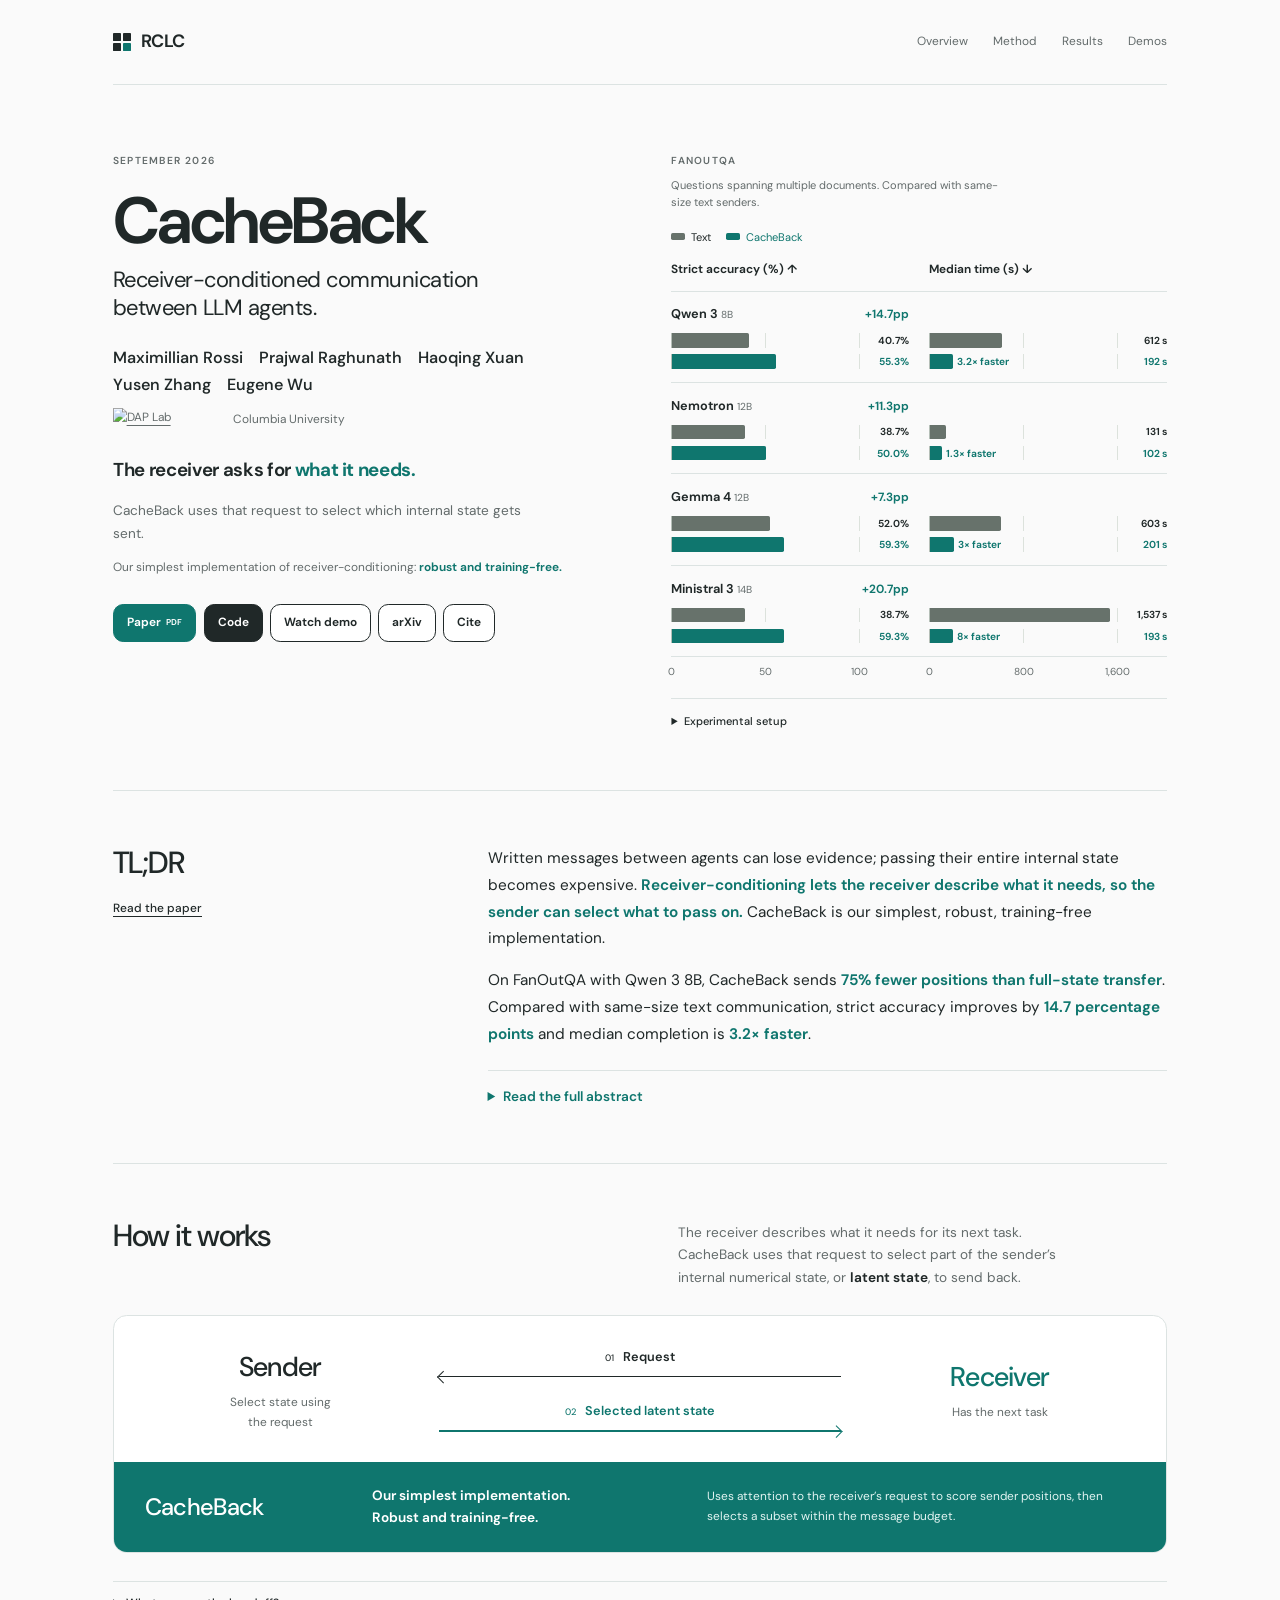
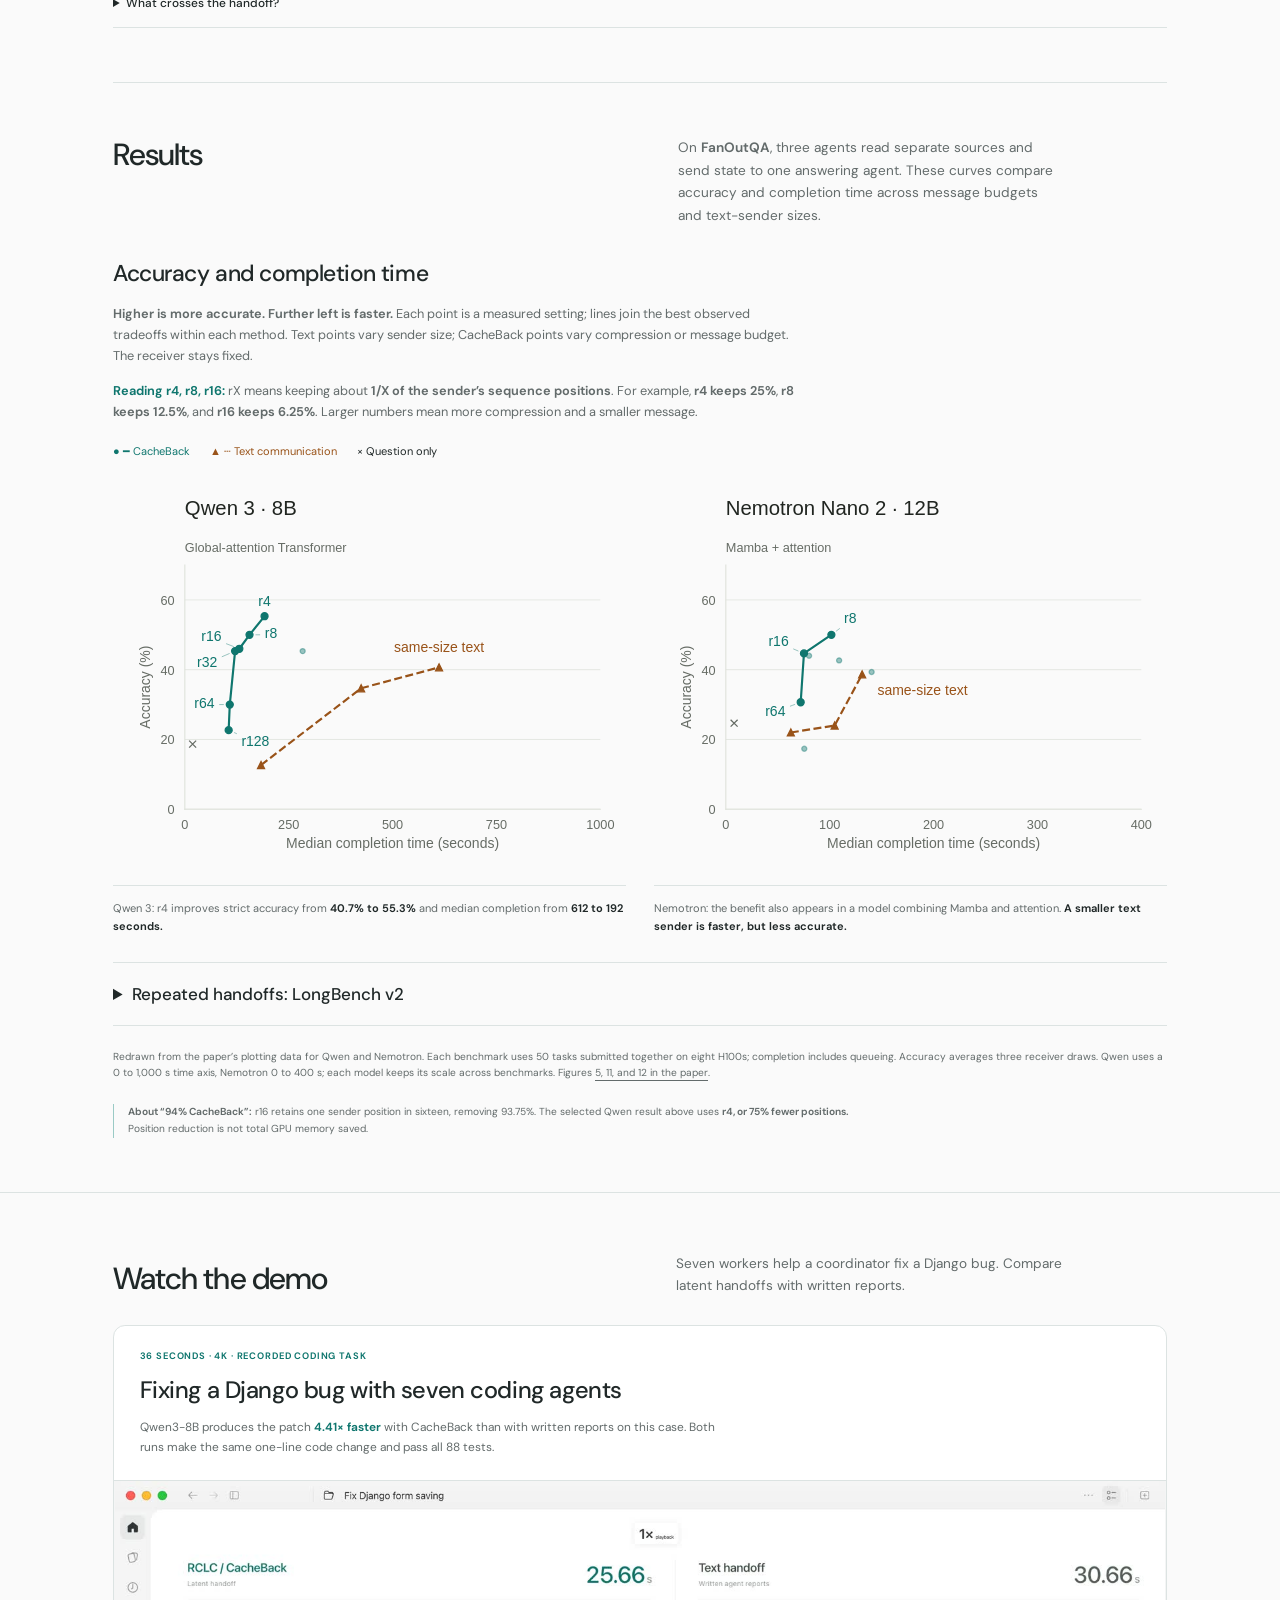
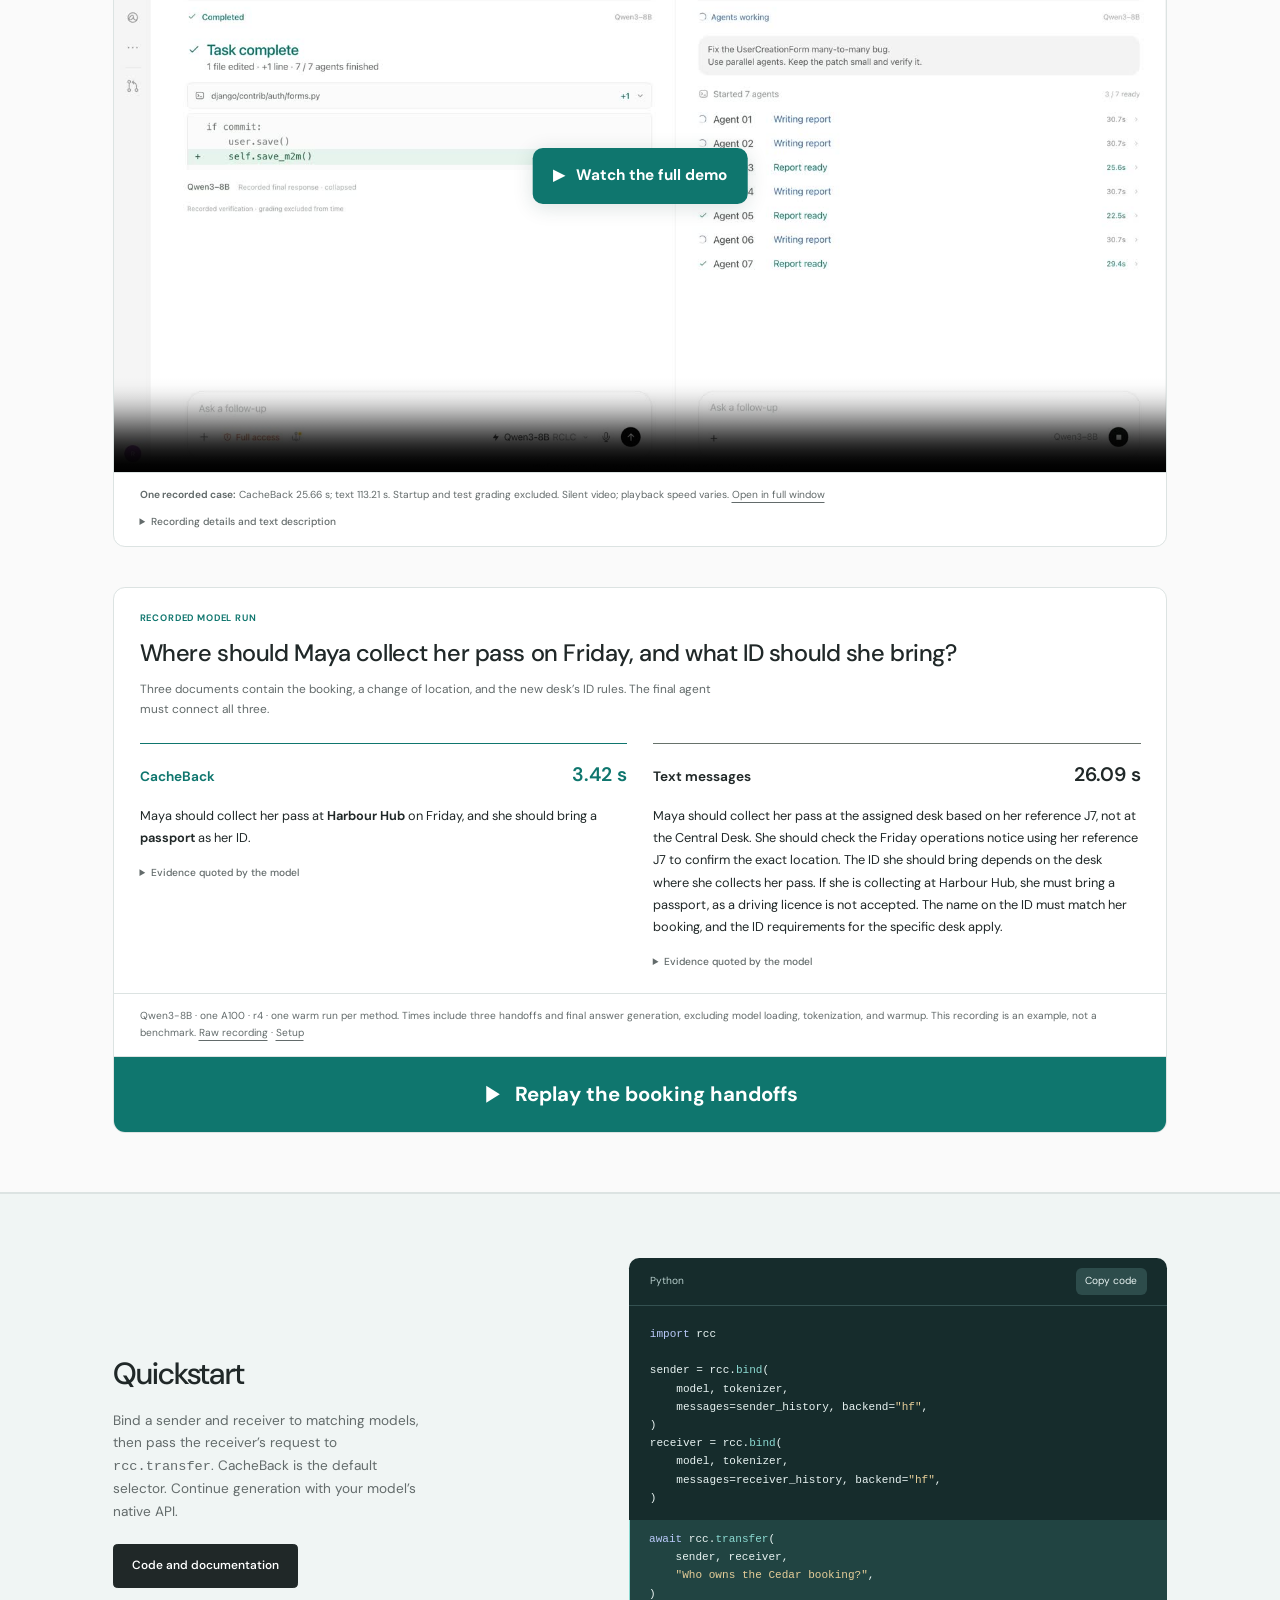
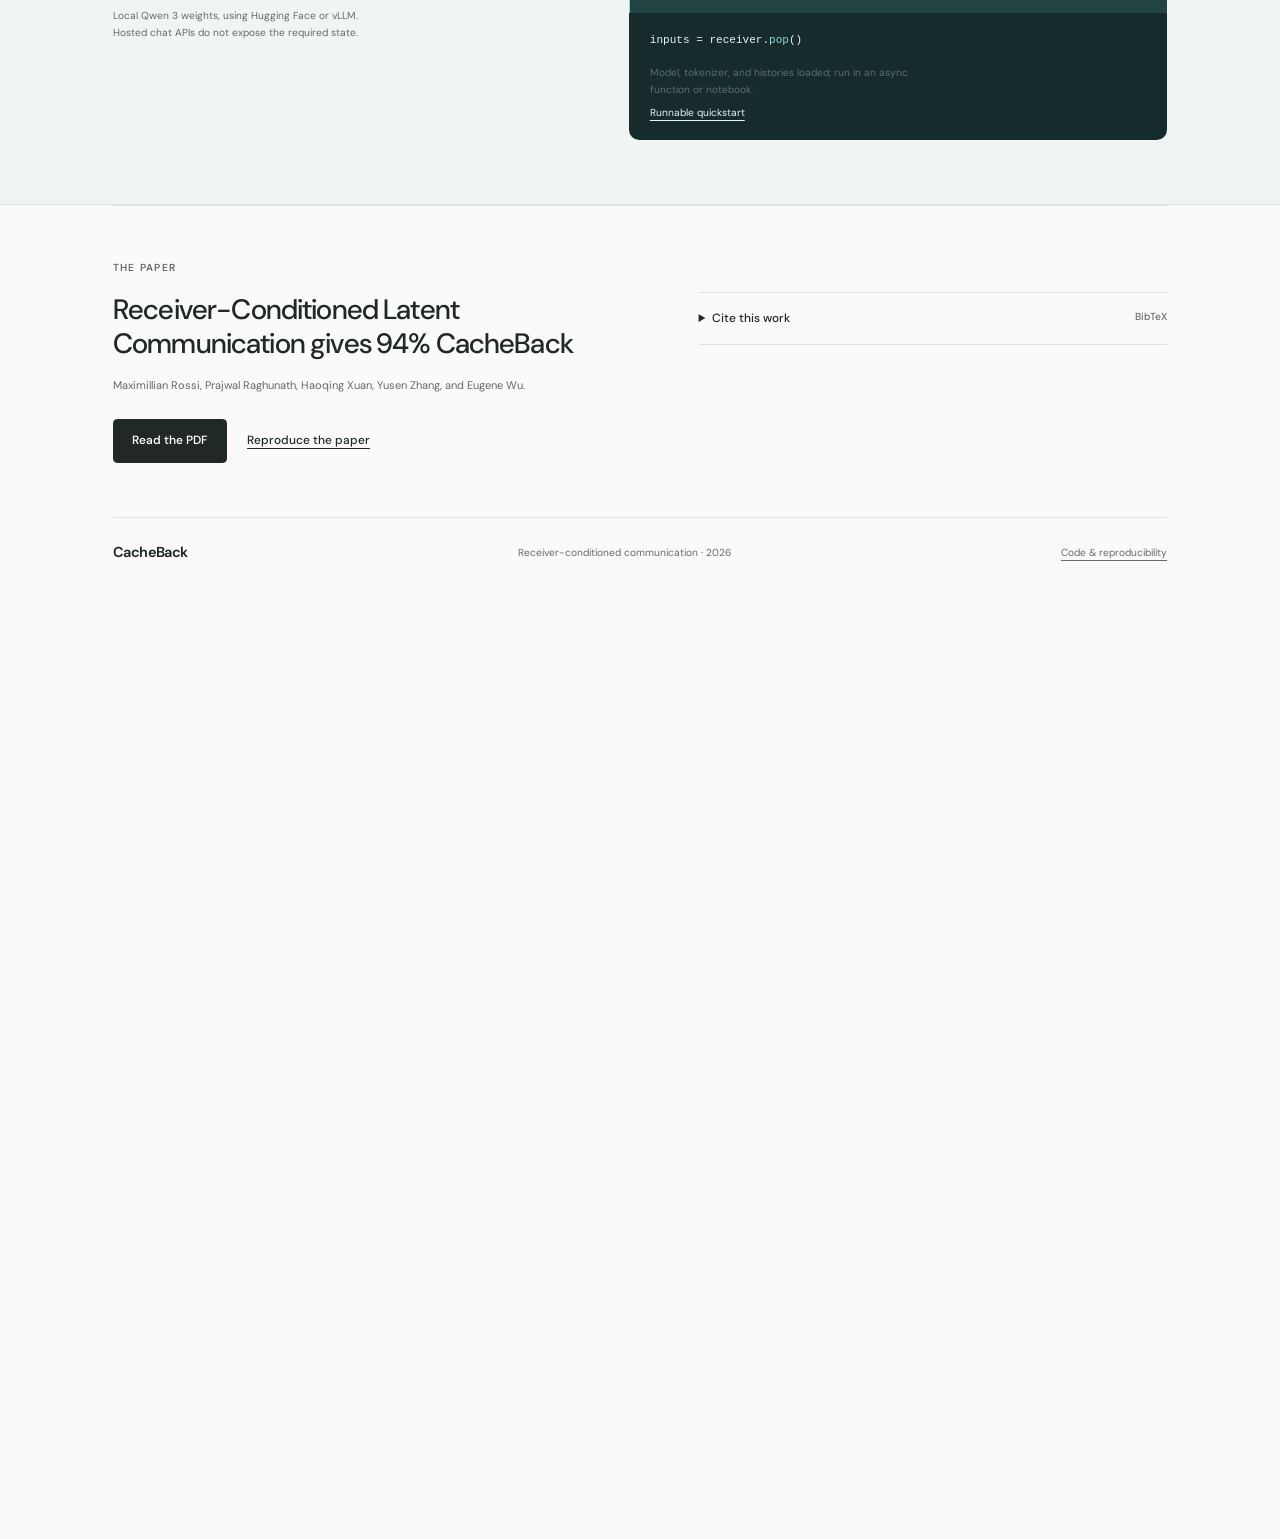
==== commit 06d0cd22: "Update project links for the CacheBack organization" ====
--- a/index.html
+++ b/index.html
@@ -8,11 +8,11 @@
   <meta property="og:title" content="CacheBack | Receiver-conditioned communication">
   <meta property="og:description" content="The receiver asks for what it needs. CacheBack uses that request to select which internal state gets sent, without additional training.">
   <meta property="og:type" content="website">
-  <meta property="og:url" content="https://maxr0ssi.github.io/rclc/">
-  <meta property="og:image" content="https://maxr0ssi.github.io/rclc/demo/coding/poster.jpg">
+  <meta property="og:url" content="https://agentcacheback.github.io/">
+  <meta property="og:image" content="https://agentcacheback.github.io/demo/coding/poster.jpg">
   <meta property="og:image:alt" content="CacheBack completes a Django patch while text workers are still writing reports.">
   <meta name="twitter:card" content="summary_large_image">
-  <link rel="canonical" href="https://maxr0ssi.github.io/rclc/">
+  <link rel="canonical" href="https://agentcacheback.github.io/">
   <title>CacheBack | Receiver-conditioned communication</title>
   <link rel="icon" type="image/svg+xml" href="data:image/svg+xml,%3Csvg xmlns='http://www.w3.org/2000/svg' viewBox='0 0 32 32'%3E%3Crect width='32' height='32' rx='6' fill='%231c211e'/%3E%3Cpath d='M7 7h7v7H7zm11 0h7v7h-7zM7 18h7v7H7z' fill='%230f766e'/%3E%3Cpath d='M18 18h7v7h-7z' fill='%23fff'/%3E%3C/svg%3E">
   <link rel="stylesheet" href="website/assets/styles.css?v=compact-3">
@@ -39,7 +39,7 @@
         <p class="contribution">Our simplest implementation of receiver-conditioning: <strong>robust and training-free.</strong></p>
         <nav class="resource-links" aria-label="Project resources">
           <a href="https://arxiv.org/pdf/2609.32046">Paper <span>PDF</span></a>
-          <a href="https://github.com/maxr0ssi/rclc">Code</a>
+          <a href="https://github.com/agentcacheback/rclc">Code</a>
           <a href="#demo">Watch demo</a>
           <a href="https://arxiv.org/abs/2609.32046">arXiv</a>
           <a href="#citation" id="cite-link">Cite</a>
@@ -152,7 +152,7 @@
 - "If she is collecting at Harbour Hub, a passport is required, and a driving licence is not accepted."</div></details>
             </article>
           </div>
-          <p class="demo-caption">Qwen3-8B · one A100 · r4 · one warm run per method. Times include three handoffs and final answer generation, excluding model loading, tokenization, and warmup. This recording is an example, not a benchmark. <a href="demo/trace-w4.json">Raw recording</a> · <a href="https://github.com/maxr0ssi/rclc/blob/main/demo/README.md">Setup</a></p>
+          <p class="demo-caption">Qwen3-8B · one A100 · r4 · one warm run per method. Times include three handoffs and final answer generation, excluding model loading, tokenization, and warmup. This recording is an example, not a benchmark. <a href="demo/trace-w4.json">Raw recording</a> · <a href="https://github.com/agentcacheback/rclc/blob/main/demo/README.md">Setup</a></p>
           <details class="demo-replay"><summary><svg aria-hidden="true" width="24" height="24" viewBox="0 0 24 24"><path fill="currentColor" d="M5 2v20l16-10z"/></svg>Replay the booking handoffs</summary>
             <div class="demo-replay-link"><a class="text-link" href="demo/index.html" target="_blank" rel="noopener noreferrer">Open full window <span aria-hidden="true">↗</span></a></div>
             <div class="demo-window"><iframe id="flagship-demo" src="demo/index.html?v=fit-3" title="Recorded CacheBack and text booking relay comparison, with playback controls" loading="lazy" sandbox="allow-scripts allow-same-origin" referrerpolicy="no-referrer"></iframe></div>
@@ -168,7 +168,7 @@
         </div>
       </div>
     </section>
-    <section class="code-section" id="code" aria-labelledby="code-title"><div class="wrap code-layout"><div><h2 id="code-title">Quickstart</h2><p>Bind a sender and receiver to matching models, then pass the receiver’s request to <code>rcc.transfer</code>. CacheBack is the default selector. Continue generation with your model’s native API.</p><a class="button primary" href="https://github.com/maxr0ssi/rclc">Code and documentation</a><p class="code-note">Local Qwen 3 weights, using Hugging Face or vLLM.<br>Hosted chat APIs do not expose the required state.</p></div><div class="code-card"><div class="code-bar"><span>Python</span><button class="copy-button" data-copy="quickstart" type="button">Copy code</button></div><pre><code id="quickstart"><span class="code-keyword">import</span> rcc
+    <section class="code-section" id="code" aria-labelledby="code-title"><div class="wrap code-layout"><div><h2 id="code-title">Quickstart</h2><p>Bind a sender and receiver to matching models, then pass the receiver’s request to <code>rcc.transfer</code>. CacheBack is the default selector. Continue generation with your model’s native API.</p><a class="button primary" href="https://github.com/agentcacheback/rclc">Code and documentation</a><p class="code-note">Local Qwen 3 weights, using Hugging Face or vLLM.<br>Hosted chat APIs do not expose the required state.</p></div><div class="code-card"><div class="code-bar"><span>Python</span><button class="copy-button" data-copy="quickstart" type="button">Copy code</button></div><pre><code id="quickstart"><span class="code-keyword">import</span> rcc
 
 sender = rcc.<span class="code-function">bind</span>(
     model, tokenizer,
@@ -182,8 +182,8 @@
     sender, receiver,
     <span class="code-string">"Who owns the Cedar booking?"</span>,
 )</span>
-inputs = receiver.<span class="code-function">pop</span>()</code></pre><p class="snippet-note">Model, tokenizer, and histories loaded; run in an async function or notebook. <a href="https://github.com/maxr0ssi/rclc/blob/main/examples/quickstart.py">Runnable quickstart</a></p></div></div></section>
-    <section id="paper" class="section wrap paper-section" aria-labelledby="paper-title"><div><p class="eyebrow">THE PAPER</p><h2 id="paper-title">Receiver-Conditioned Latent Communication gives 94% CacheBack</h2><p>Maximillian Rossi, Prajwal Raghunath, Haoqing Xuan, Yusen Zhang, and Eugene Wu.</p><div class="hero-actions"><a class="button primary" href="https://arxiv.org/pdf/2609.32046">Read the PDF</a><a class="text-link" href="https://github.com/maxr0ssi/rclc/tree/paper">Reproduce the paper</a></div></div><details class="citation" id="citation"><summary>Cite this work <span>BibTeX</span></summary><button class="copy-button" data-copy="bibtex" type="button">Copy citation</button><pre><code id="bibtex">@misc{rossi2026cacheback,
+inputs = receiver.<span class="code-function">pop</span>()</code></pre><p class="snippet-note">Model, tokenizer, and histories loaded; run in an async function or notebook. <a href="https://github.com/agentcacheback/rclc/blob/main/examples/quickstart.py">Runnable quickstart</a></p></div></div></section>
+    <section id="paper" class="section wrap paper-section" aria-labelledby="paper-title"><div><p class="eyebrow">THE PAPER</p><h2 id="paper-title">Receiver-Conditioned Latent Communication gives 94% CacheBack</h2><p>Maximillian Rossi, Prajwal Raghunath, Haoqing Xuan, Yusen Zhang, and Eugene Wu.</p><div class="hero-actions"><a class="button primary" href="https://arxiv.org/pdf/2609.32046">Read the PDF</a><a class="text-link" href="https://github.com/agentcacheback/rclc/tree/paper">Reproduce the paper</a></div></div><details class="citation" id="citation"><summary>Cite this work <span>BibTeX</span></summary><button class="copy-button" data-copy="bibtex" type="button">Copy citation</button><pre><code id="bibtex">@misc{rossi2026cacheback,
   title = {Receiver-Conditioned Latent Communication
            gives 94\% CacheBack},
   author = {Rossi, Maximillian and Raghunath, Prajwal
@@ -196,7 +196,7 @@
   url = {https://arxiv.org/abs/2609.32046}
 }</code></pre></details></section>
   </main>
-  <footer class="site-footer wrap"><a class="brand" href="#">CacheBack</a><span>Receiver-conditioned communication · 2026</span><a href="https://github.com/maxr0ssi/rclc">Code &amp; reproducibility</a></footer>
+  <footer class="site-footer wrap"><a class="brand" href="#">CacheBack</a><span>Receiver-conditioned communication · 2026</span><a href="https://github.com/agentcacheback/rclc">Code &amp; reproducibility</a></footer>
   <div id="copy-status" class="sr-only" role="status"></div>
 </body>
 </html>
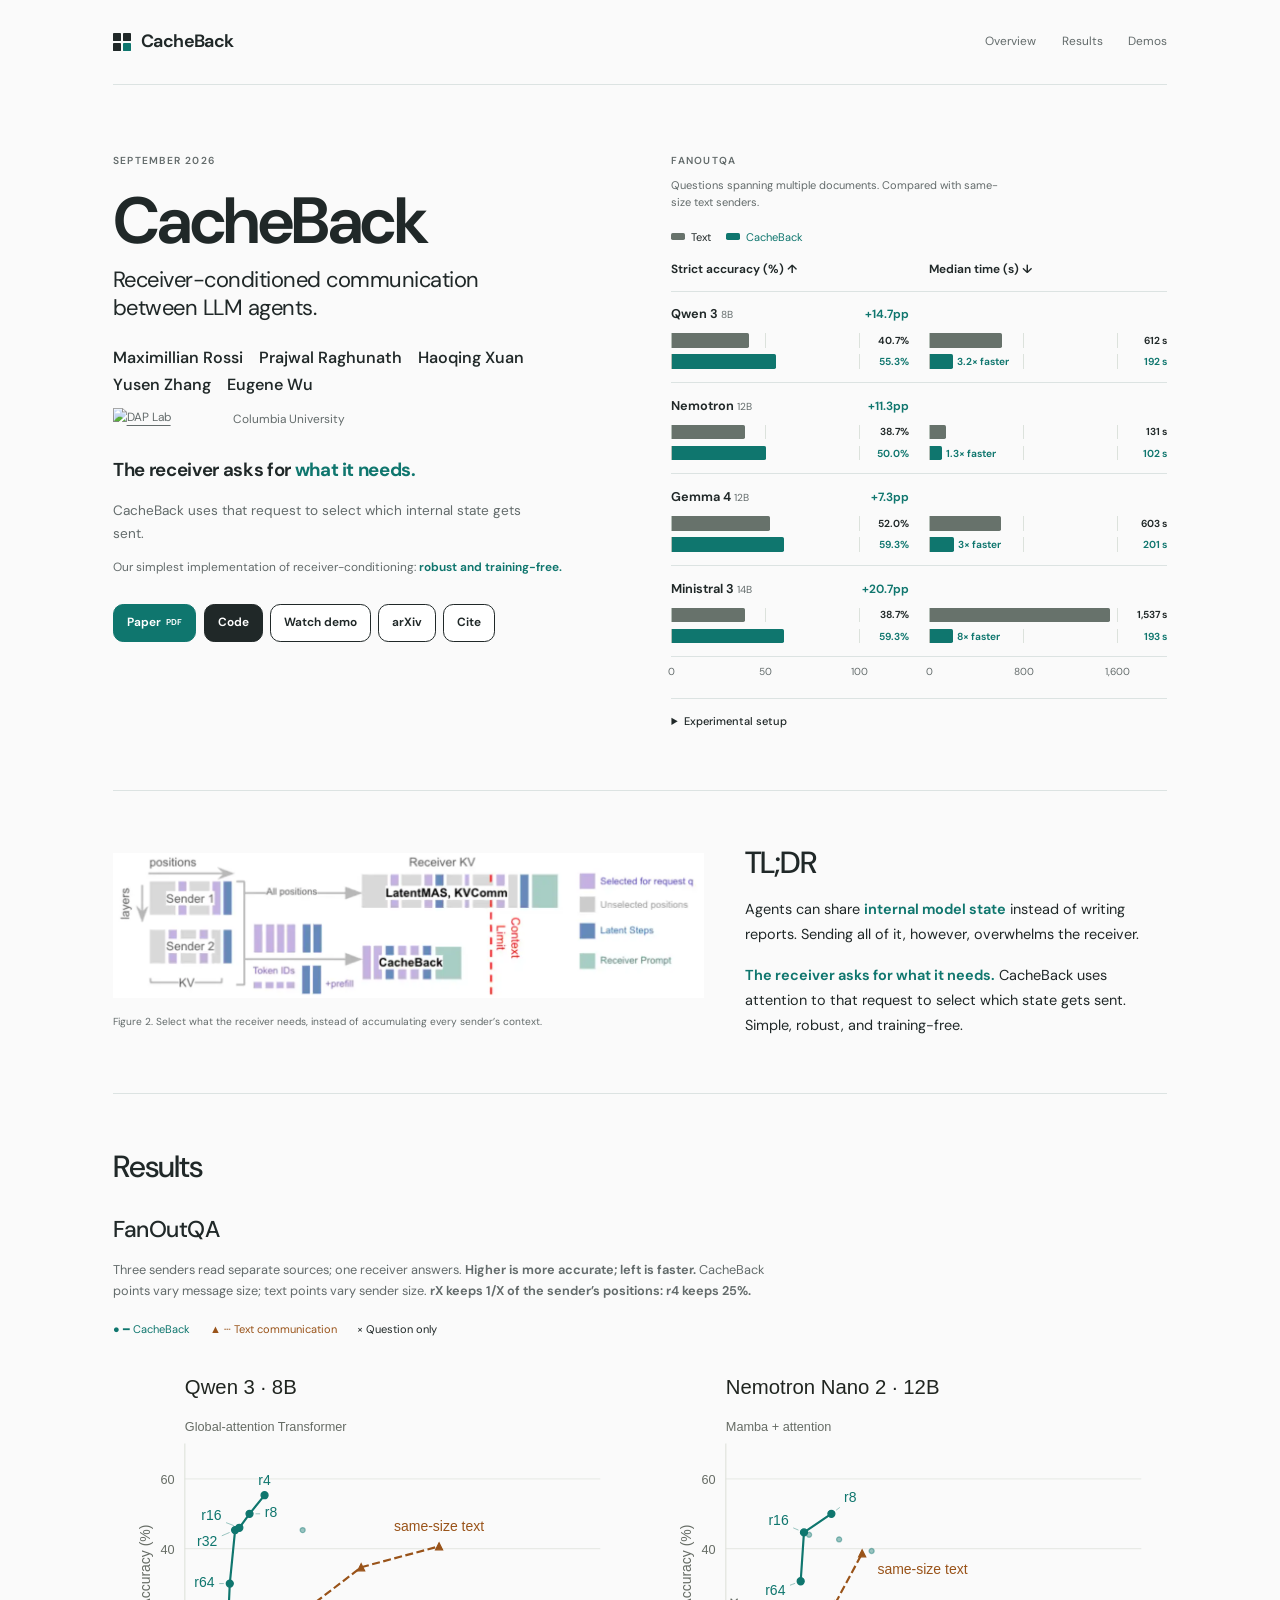
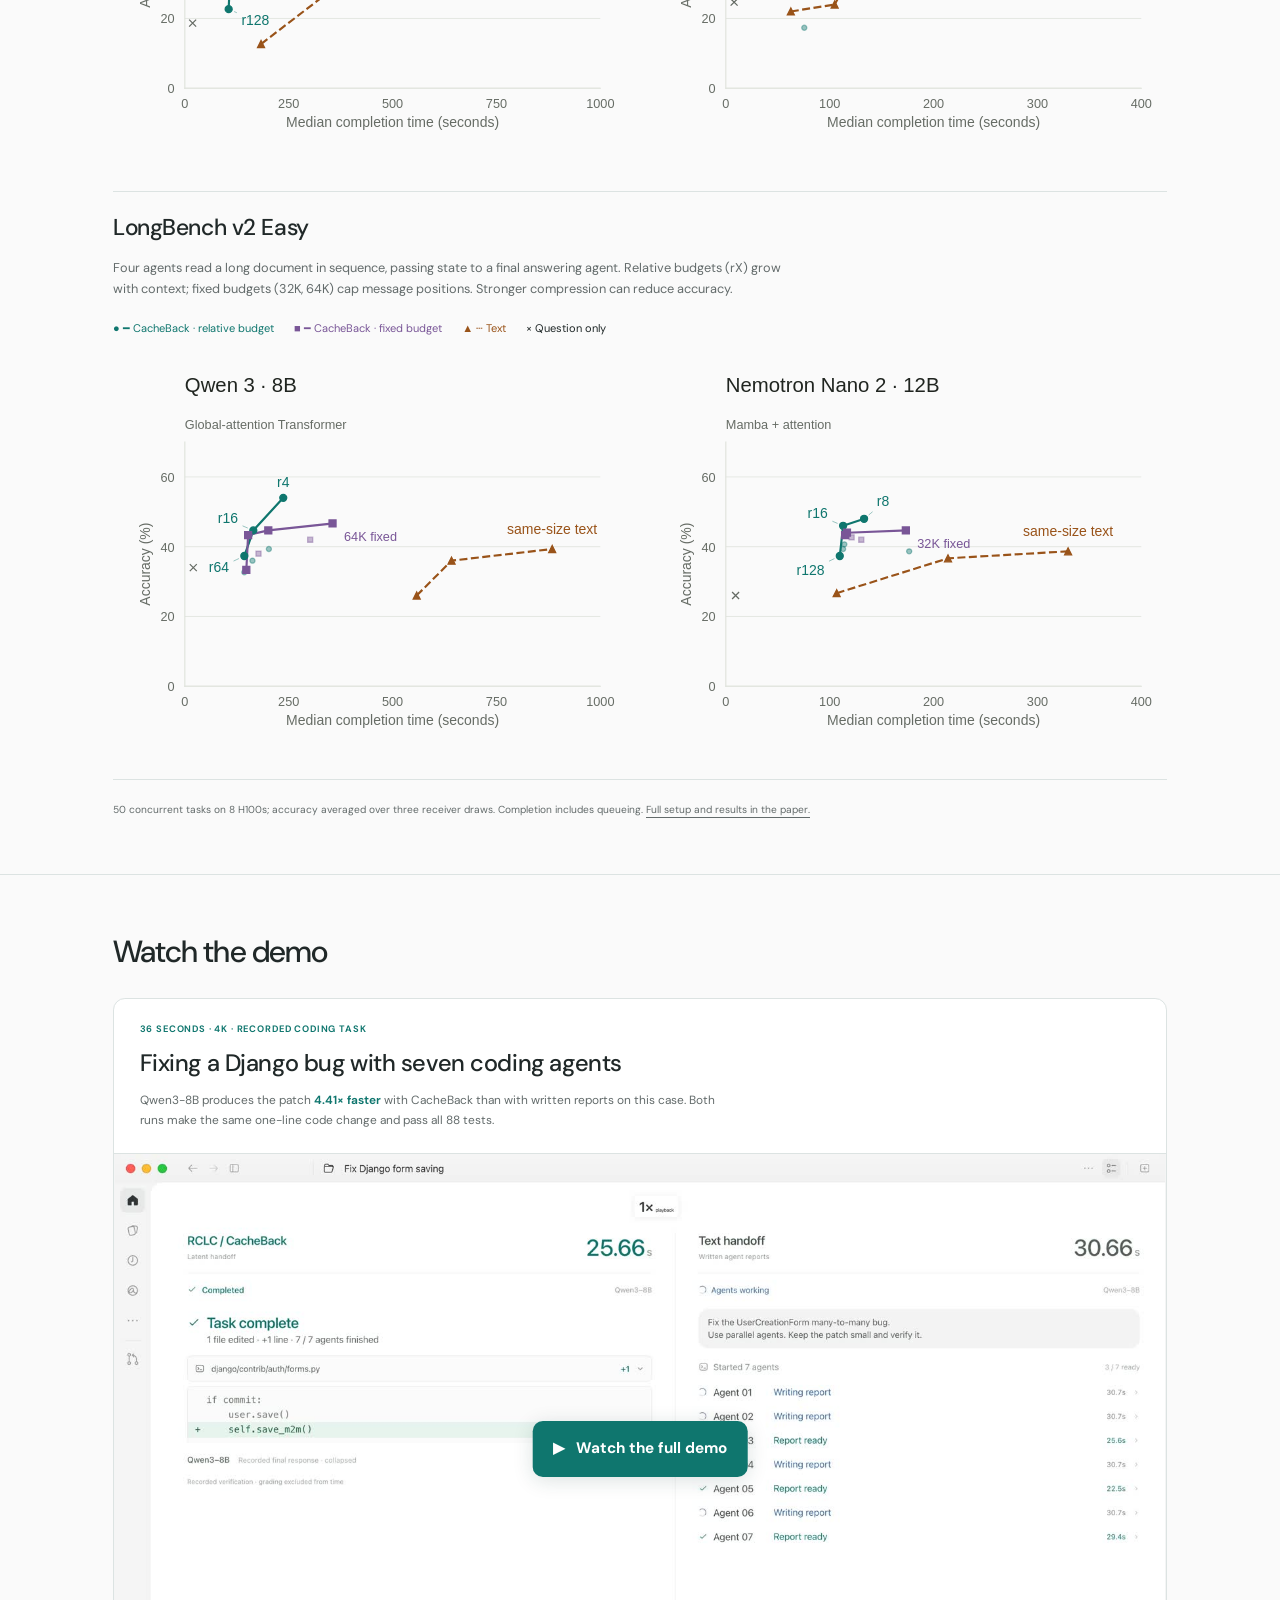
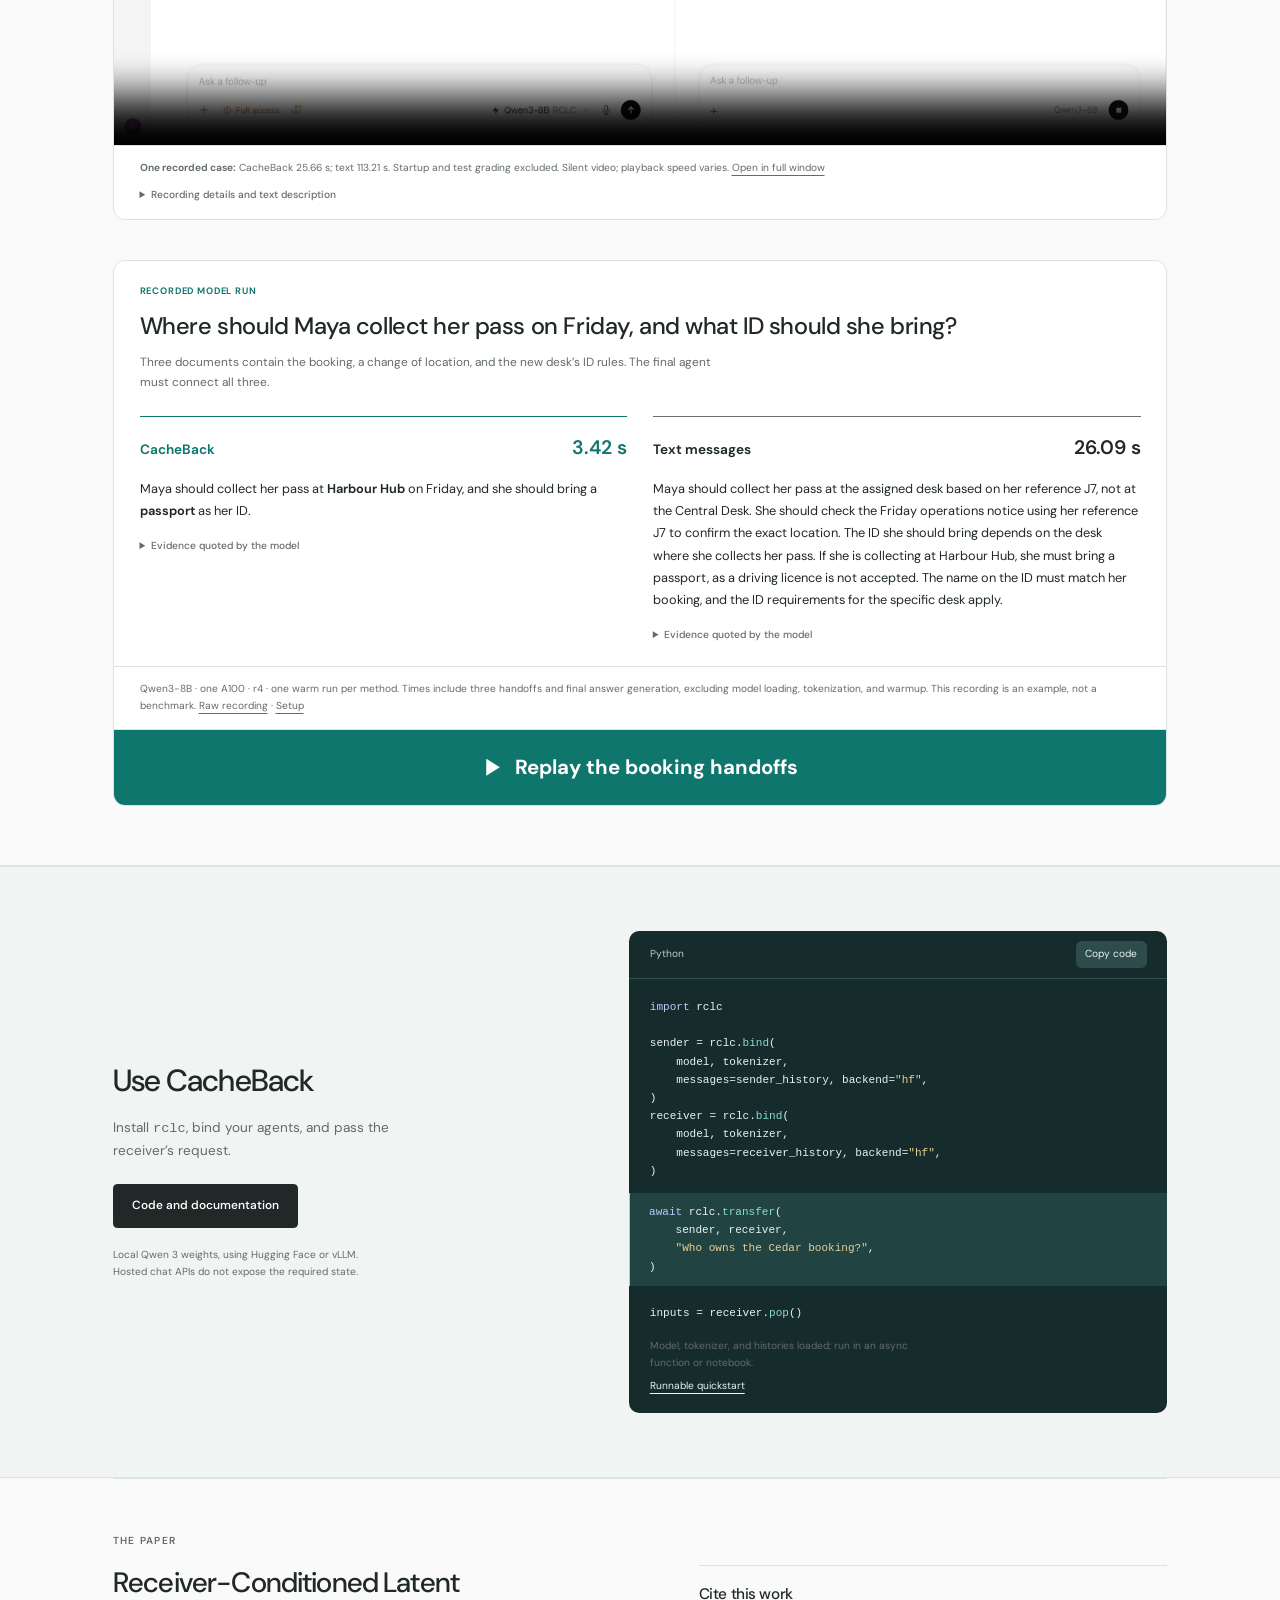
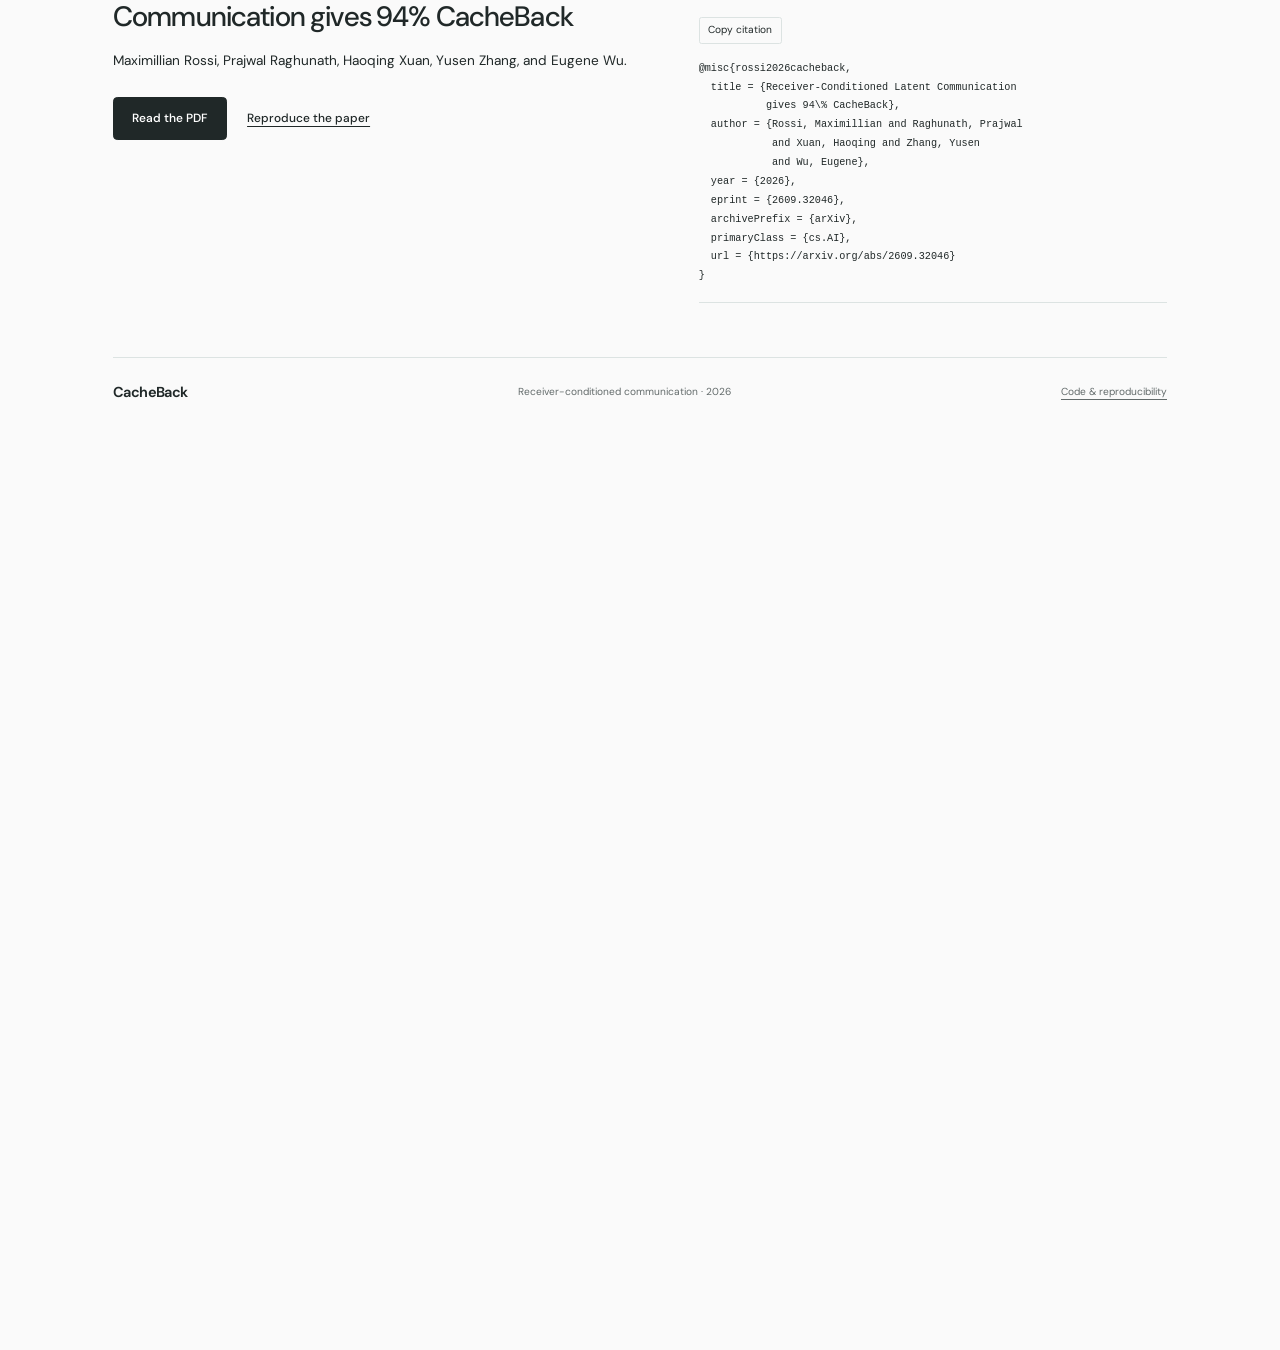
==== commit 3d312c28: "Use rclc imports and simplify CacheBack project page" ====
--- a/index.html
+++ b/index.html
@@ -15,14 +15,14 @@
   <link rel="canonical" href="https://agentcacheback.github.io/">
   <title>CacheBack | Receiver-conditioned communication</title>
   <link rel="icon" type="image/svg+xml" href="data:image/svg+xml,%3Csvg xmlns='http://www.w3.org/2000/svg' viewBox='0 0 32 32'%3E%3Crect width='32' height='32' rx='6' fill='%231c211e'/%3E%3Cpath d='M7 7h7v7H7zm11 0h7v7h-7zM7 18h7v7H7z' fill='%230f766e'/%3E%3Cpath d='M18 18h7v7h-7z' fill='%23fff'/%3E%3C/svg%3E">
-  <link rel="stylesheet" href="website/assets/styles.css?v=compact-3">
+  <link rel="stylesheet" href="website/assets/styles.css?v=lean-1">
   <script type="module" src="website/assets/app.js"></script>
 </head>
 <body>
   <a class="skip-link" href="#main">Skip to content</a>
   <header class="site-header wrap">
-    <a class="brand" href="#" aria-label="RCLC home"><span class="brand-mark" aria-hidden="true"><i></i><i></i><i></i><i></i></span>RCLC</a>
-    <nav aria-label="Main navigation"><a href="#abstract">Overview</a><a href="#idea">Method</a><a href="#results">Results</a><a href="#demo">Demos</a></nav>
+    <a class="brand" href="#" aria-label="CacheBack home"><span class="brand-mark" aria-hidden="true"><i></i><i></i><i></i><i></i></span>CacheBack</a>
+    <nav aria-label="Main navigation"><a href="#abstract">Overview</a><a href="#results">Results</a><a href="#demo">Demos</a></nav>
   </header>
   <main id="main">
     <section class="hero wrap" aria-labelledby="hero-title">
@@ -39,7 +39,7 @@
         <p class="contribution">Our simplest implementation of receiver-conditioning: <strong>robust and training-free.</strong></p>
         <nav class="resource-links" aria-label="Project resources">
           <a href="https://arxiv.org/pdf/2609.32046">Paper <span>PDF</span></a>
-          <a href="https://github.com/agentcacheback/rclc">Code</a>
+          <a href="https://github.com/agentcacheback/cacheback">Code</a>
           <a href="#demo">Watch demo</a>
           <a href="https://arxiv.org/abs/2609.32046">arXiv</a>
           <a href="#citation" id="cite-link">Cite</a>
@@ -58,71 +58,35 @@
         <div class="paired-metrics chart-axes" aria-hidden="true"><div class="chart-axis"><span>0</span><span>50</span><span>100</span></div><div class="chart-axis"><span>0</span><span>800</span><span>1,600</span></div></div>
       </figure>
 
-      <details class="technical"><summary>Experimental setup</summary><p>pp means percentage points. Timing bars share a 0-1,600 second scale across all four models. Speedup is the text median completion time divided by the CacheBack median completion time.</p><p><strong>rX is the compression factor:</strong> keep about 1 in X positions from the sender’s processed sequence. <strong>r4 keeps 25%.</strong></p><p class="results-note" id="results-note">FanOutQA · Qwen 3 8B r4, Nemotron Nano 2 12B r8, Gemma 4 12B r4, and Ministral 3 14B r32 · 50 concurrent tasks on 8 H100 GPUs. Accuracy averaged over three receiver draws. Completion includes queueing and final answer generation.</p><p>These are selected operating points. Each family keeps its receiver fixed; the baseline uses a same-size text sender. GPU allocation differs by communication channel. Strict accuracy requires all reference-answer groups. Values are point estimates; see the paper for variability, full frontiers, smaller text senders, and the LongBench v2 chain experiments.</p><p>The title’s 94% refers to r16: one in sixteen sender positions retained, or 93.75% removed. The Qwen numbers above use r4, which removes 75%. Position reduction is not the same quantity as total GPU memory saved. <a href="https://arxiv.org/pdf/2609.32046#page=7">Published results</a> · <a href="website/assets/results.json">Download these data</a></p></details>
+      <details class="technical"><summary>Experimental setup</summary><p>pp means percentage points. Timing bars share a 0-1,600 second scale. Speedup compares median completion times.</p><p><strong>rX is the compression factor:</strong> keep about 1 in X positions from the sender’s processed sequence. <strong>r4 keeps 25%.</strong></p><p class="results-note" id="results-note">FanOutQA · Qwen 3 8B r4, Nemotron Nano 2 12B r8, Gemma 4 12B r4, and Ministral 3 14B r32 · 50 concurrent tasks on 8 H100 GPUs. Accuracy averaged over three receiver draws. Completion includes queueing and final answer generation.</p><p>Selected operating points with a fixed receiver and same-size text sender; GPU allocation differs by channel. Strict accuracy requires all reference-answer groups. See the paper for full frontiers and variability.</p><p>The title’s 94% refers to r16: one in sixteen sender positions retained, or 93.75% removed. The Qwen numbers above use r4, which removes 75%. Position reduction is not the same quantity as total GPU memory saved. <a href="https://arxiv.org/pdf/2609.32046#page=7">Published results</a> · <a href="website/assets/results.json">Download these data</a></p></details>
       </aside>
     </section>
     <section id="abstract" class="abstract-section wrap" aria-labelledby="abstract-title">
-      <div class="abstract-label"><h2 id="abstract-title">TL;DR</h2><a class="text-link" href="https://arxiv.org/abs/2609.32046v1">Read the paper</a></div>
-      <div>
-        <div class="tldr">
-          <p>Written messages between agents can lose evidence; passing their entire internal state becomes expensive. <strong>Receiver-conditioning lets the receiver describe what it needs, so the sender can select what to pass on.</strong> CacheBack is our simplest, robust, training-free implementation.</p>
-          <p>On FanOutQA with Qwen 3 8B, CacheBack sends <strong>75% fewer positions than full-state transfer</strong>. Compared with same-size text communication, strict accuracy improves by <strong>14.7 percentage points</strong> and median completion is <strong>3.2× faster</strong>.</p>
-        </div>
-        <details class="full-abstract"><summary>Read the full abstract</summary>
-      <div class="abstract-text">
-        <p>Multi-agent systems distribute large contexts across agents that communicate to solve a task. Text messages are compact but require decoding and may omit evidence the receiving agent needs. Recent latent communication instead transfers KV caches. This avoids text generation and can improve accuracy and latency. However, <strong>a full KV cache grows linearly with both the context an individual agent processes, and the number of agents that coordinate together.</strong></p>
-        <p>This raises memory and context costs, often far exceeding available GPU resources and context window sizes. Our key observation is that <mark>agents need only send what the receiving agent requires for its local task</mark> -- which we call <strong class="rclc-emphasis">receiver-conditioned communication.</strong> The receiver agent passes the sender a small description of its information needs, which serves to filter and compress the sender agent's KV cache.</p>
-        <p><strong>CacheBack is a simple, robust, training-free instance of receiver conditioning</strong> based on the sender's attention weights. On FanOutQA, CacheBack with Qwen 3 removes <strong class="result-highlight">75% of the state</strong> the agent would otherwise receive, improving accuracy by <strong class="result-highlight">14.7 percentage points</strong> and reducing median task-completion latency by <strong class="result-highlight">3.2×</strong> relative to text communication. We show comparable improvements across model families that span dense Transformers, Mamba-attention hybrids, and sliding-window attention.</p>
-        <p class="abstract-note">A KV cache stores intermediate state from the text a model has processed. Abstract from the <a href="https://arxiv.org/abs/2609.32046v1">published paper</a>, by Rossi et al. <a href="https://creativecommons.org/licenses/by/4.0/">CC BY 4.0</a>; emphasis added.</p>
-      </div>
-        </details>
-      </div>
-    </section>
-    <section id="idea" class="section wrap" aria-labelledby="idea-title">
-      <div class="section-heading method-heading">
-        <h2 id="idea-title">How it works</h2>
-        <p>The receiver describes what it needs for its next task. CacheBack uses that request to select part of the sender’s internal numerical state, or <strong>latent state</strong>, to send back.</p>
-      </div>
-      <figure class="handoff" aria-label="Receiver-conditioning: the receiver sends a request to the sender; the sender selects state using that request and returns selected latent state to the receiver.">
-        <div class="handoff-flow">
-          <div class="handoff-party"><h3>Sender</h3><p>Select state using<br>the request</p></div>
-          <div class="handoff-messages" aria-hidden="true">
-            <div class="handoff-request"><span>01</span> Request<i></i></div>
-            <div class="handoff-state"><span>02</span> Selected latent state<i></i></div>
-          </div>
-          <div class="handoff-party handoff-receiver"><h3>Receiver</h3><p>Has the next task</p></div>
-        </div>
-        <figcaption class="selector-note">
-          <h3>CacheBack</h3>
-          <p><strong>Our simplest implementation.<br>Robust and training-free.</strong></p>
-          <p>Uses attention to the receiver’s request to score sender positions, then selects a subset within the message budget.</p>
-        </figcaption>
-      </figure>
-      <details class="technical"><summary>What crosses the handoff?</summary><p>CacheBack selects positions using the sender’s attention to the receiver’s request. In the paper’s selected-embedding channel, the corresponding input vectors are sent and the receiver rebuilds its KV cache. A position is not an isolated fact, and an attention score is not a guarantee of relevance. The experiments use matching models; cross-model translation is outside this work. <a href="https://arxiv.org/html/2609.32046v1">Read the method and limitations.</a></p></details>
+      <figure class="overview-figure"><a href="https://arxiv.org/pdf/2609.32046" aria-label="Read Figure 2 in the paper"><img src="website/assets/figures/communication-overview.webp" width="1600" height="393" loading="lazy" alt="Figure 2: sending every agent's full cache exceeds the receiver's context limit. CacheBack sends selected positions and latent steps, leaving room for the receiver's prompt."></a><figcaption>Figure 2. Select what the receiver needs, instead of accumulating every sender’s context.</figcaption></figure>
+      <div class="tldr"><h2 id="abstract-title">TL;DR</h2><p>Agents can share <strong>internal model state</strong> instead of writing reports. Sending all of it, however, overwhelms the receiver.</p><p><strong>The receiver asks for what it needs.</strong> CacheBack uses attention to that request to select which state gets sent. Simple, robust, and training-free.</p></div>
     </section>
     <section id="results" class="section wrap" aria-labelledby="results-title">
-      <div class="section-heading"><h2 id="results-title">Results</h2><p>On <strong>FanOutQA</strong>, three agents read separate sources and send state to one answering agent. These curves compare accuracy and completion time across message budgets and text-sender sizes.</p></div>
+      <h2 id="results-title">Results</h2>
       <div class="paper-curves" id="paper-curves">
-        <div class="curves-heading"><h3>Accuracy and completion time</h3><p><strong>Higher is more accurate. Further left is faster.</strong> Each point is a measured setting; lines join the best observed tradeoffs within each method. Text points vary sender size; CacheBack points vary compression or message budget. The receiver stays fixed.</p><p id="compression-guide"><strong class="rclc-emphasis">Reading r4, r8, r16:</strong> rX means keeping about <strong>1/X of the sender’s sequence positions</strong>. For example, <strong>r4 keeps 25%</strong>, <strong>r8 keeps 12.5%</strong>, and <strong>r16 keeps 6.25%</strong>. Larger numbers mean more compression and a smaller message.</p></div>
+        <div class="curves-heading"><h3>FanOutQA</h3><p id="compression-guide">Three senders read separate sources; one receiver answers. <strong>Higher is more accurate; left is faster.</strong> CacheBack points vary message size; text points vary sender size. <strong>rX keeps 1/X of the sender’s positions: r4 keeps 25%.</strong></p></div>
         <div class="curve-legend" aria-label="Curve legend"><span class="rclc-emphasis">● ━ CacheBack</span><span class="text-emphasis">▲ ┄ Text communication</span><span>× Question only</span></div>
         <div class="curve-grid">
-          <figure><img src="website/assets/figures/fanoutqa-qwen.svg" width="560" height="460" loading="lazy" alt="FanOutQA, Qwen 3 8B: CacheBack r4 reaches 55.3% strict accuracy at 192 seconds, compared with 40.7% at 612 seconds for same-size text; weaker settings are also plotted."><figcaption>Qwen 3: r4 improves strict accuracy from <strong>40.7% to 55.3%</strong> and median completion from <strong>612 to 192 seconds.</strong></figcaption></figure>
-          <figure><img src="website/assets/figures/fanoutqa-nemotron.svg" width="560" height="460" loading="lazy" alt="FanOutQA, Nemotron Nano 2 12B: CacheBack r8 reaches 50% accuracy near 102 seconds versus 38.7% near 131 seconds for same-size text. A smaller text sender is faster at lower accuracy."><figcaption>Nemotron: the benefit also appears in a model combining Mamba and attention. <strong>A smaller text sender is faster, but less accurate.</strong></figcaption></figure>
+          <figure><img src="website/assets/figures/fanoutqa-qwen.svg" width="560" height="460" loading="lazy" alt="FanOutQA, Qwen 3 8B: CacheBack r4 reaches 55.3% strict accuracy at 192 seconds, compared with 40.7% at 612 seconds for same-size text; weaker settings are also plotted."></figure>
+          <figure><img src="website/assets/figures/fanoutqa-nemotron.svg" width="560" height="460" loading="lazy" alt="FanOutQA, Nemotron Nano 2 12B: CacheBack r8 reaches 50% accuracy near 102 seconds versus 38.7% near 131 seconds for same-size text. A smaller text sender is faster at lower accuracy."></figure>
         </div>
-        <details class="chain-results" id="chain-results"><summary>Repeated handoffs: LongBench v2</summary><div class="curves-heading"><p>On <strong>LongBench v2 Easy</strong>, four agents read successive sections of a long document. A final receiver answers from the last handoff. Evidence from the beginning must survive the chain.</p><p>A <strong>relative budget</strong> uses the rX fraction above, so message size grows with the sender’s context. A <strong>fixed budget</strong> caps the number of message positions, as in the labels “32K fixed” and “64K fixed”.</p></div>
+        <div class="chain-results" id="chain-results"><div class="curves-heading"><h3>LongBench v2 Easy</h3><p>Four agents read a long document in sequence, passing state to a final answering agent. Relative budgets (rX) grow with context; fixed budgets (32K, 64K) cap message positions. Stronger compression can reduce accuracy.</p></div>
         <div class="curve-legend" aria-label="LongBench curve legend"><span class="rclc-emphasis">● ━ CacheBack · relative budget</span><span class="fixed-emphasis">■ ━ CacheBack · fixed budget</span><span class="text-emphasis">▲ ┄ Text</span><span>× Question only</span></div>
         <div class="curve-grid">
-          <figure><img src="website/assets/figures/longbench-qwen.svg" width="560" height="460" loading="lazy" alt="LongBench v2 Easy, Qwen 3 8B: both relative and fixed CacheBack budgets include settings faster and more accurate than same-size text. Stronger compression eventually lowers accuracy."><figcaption>Qwen 3: both message-budget schemes improve the measured tradeoff. <strong>More aggressive compression eventually reduces accuracy.</strong></figcaption></figure>
-          <figure><img src="website/assets/figures/longbench-nemotron.svg" width="560" height="460" loading="lazy" alt="LongBench v2 Easy, Nemotron Nano 2 12B: CacheBack r8 reaches 48% accuracy near 133 seconds, while fixed-budget settings show a different tradeoff; smaller text senders can be faster."><figcaption>Nemotron: a <strong>fixed budget</strong> caps message positions; a <strong>relative budget</strong> grows with the material read. Neither denotes total GPU memory.</figcaption></figure>
+          <figure><img src="website/assets/figures/longbench-qwen.svg" width="560" height="460" loading="lazy" alt="LongBench v2 Easy, Qwen 3 8B: both relative and fixed CacheBack budgets include settings faster and more accurate than same-size text. Stronger compression eventually lowers accuracy."></figure>
+          <figure><img src="website/assets/figures/longbench-nemotron.svg" width="560" height="460" loading="lazy" alt="LongBench v2 Easy, Nemotron Nano 2 12B: CacheBack r8 reaches 48% accuracy near 133 seconds, while fixed-budget settings show a different tradeoff; smaller text senders can be faster."></figure>
         </div>
-        </details>
-        <p class="curve-caption">Redrawn from the paper’s plotting data for Qwen and Nemotron. Each benchmark uses 50 tasks submitted together on eight H100s; completion includes queueing. Accuracy averages three receiver draws. Qwen uses a 0 to 1,000 s time axis, Nemotron 0 to 400 s; each model keeps its scale across benchmarks. Figures <a href="https://arxiv.org/html/2609.32046v1#S4">5, 11, and 12 in the paper</a>.</p>
-        <p class="compression-note"><strong>About “94% CacheBack”:</strong> r16 retains one sender position in sixteen, removing 93.75%. The selected Qwen result above uses <strong>r4, or 75% fewer positions.</strong> Position reduction is not total GPU memory saved.</p>
+        </div>
+        <p class="curve-caption">50 concurrent tasks on 8 H100s; accuracy averaged over three receiver draws. Completion includes queueing. <a href="https://arxiv.org/pdf/2609.32046">Full setup and results in the paper.</a></p>
       </div>
     </section>
     <section id="demo" class="demo-section" aria-labelledby="demo-title">
       <div class="wrap">
-        <div class="demo-heading"><h2 id="demo-title">Watch the demo</h2><p>Seven workers help a coordinator fix a Django bug. Compare latent handoffs with written reports.</p></div>
+        <div class="demo-heading"><h2 id="demo-title">Watch the demo</h2></div>
         <article class="recorded-demo coding-demo" id="coding-demo" aria-labelledby="coding-title">
           <div class="demo-description"><div><p class="demo-type">36 seconds · 4K · Recorded coding task</p><h3 id="coding-title">Fixing a Django bug with seven coding agents</h3><p>Qwen3-8B produces the patch <strong class="rclc-emphasis">4.41× faster</strong> with CacheBack than with written reports on this case. Both runs make the same one-line code change and pass all 88 tests.</p></div></div>
           <div class="demo-player"><video id="coding-video" controls playsinline preload="none" tabindex="0" width="3840" height="2160" poster="demo/coding/poster.jpg" aria-labelledby="coding-title" aria-describedby="coding-caption">
@@ -152,38 +116,30 @@
 - "If she is collecting at Harbour Hub, a passport is required, and a driving licence is not accepted."</div></details>
             </article>
           </div>
-          <p class="demo-caption">Qwen3-8B · one A100 · r4 · one warm run per method. Times include three handoffs and final answer generation, excluding model loading, tokenization, and warmup. This recording is an example, not a benchmark. <a href="demo/trace-w4.json">Raw recording</a> · <a href="https://github.com/agentcacheback/rclc/blob/main/demo/README.md">Setup</a></p>
+          <p class="demo-caption">Qwen3-8B · one A100 · r4 · one warm run per method. Times include three handoffs and final answer generation, excluding model loading, tokenization, and warmup. This recording is an example, not a benchmark. <a href="demo/trace-w4.json">Raw recording</a> · <a href="https://github.com/agentcacheback/cacheback/blob/main/demo/README.md">Setup</a></p>
           <details class="demo-replay"><summary><svg aria-hidden="true" width="24" height="24" viewBox="0 0 24 24"><path fill="currentColor" d="M5 2v20l16-10z"/></svg>Replay the booking handoffs</summary>
             <div class="demo-replay-link"><a class="text-link" href="demo/index.html" target="_blank" rel="noopener noreferrer">Open full window <span aria-hidden="true">↗</span></a></div>
             <div class="demo-window"><iframe id="flagship-demo" src="demo/index.html?v=fit-3" title="Recorded CacheBack and text booking relay comparison, with playback controls" loading="lazy" sandbox="allow-scripts allow-same-origin" referrerpolicy="no-referrer"></iframe></div>
           </details>
         </article>
-        <div class="upcoming-demos" hidden>
-          <article class="demo-slot" id="upcoming-demo-1" aria-labelledby="upcoming-title-1">
-            <div class="demo-slot-surface"><span class="mono">02</span><h3 id="upcoming-title-1">Demo in preparation</h3><p>Task details and recording to follow.</p></div>
-          </article>
-          <article class="demo-slot" id="upcoming-demo-2" aria-labelledby="upcoming-title-2">
-            <div class="demo-slot-surface"><span class="mono">03</span><h3 id="upcoming-title-2">Demo in preparation</h3><p>Task details and recording to follow.</p></div>
-          </article>
-        </div>
       </div>
     </section>
-    <section class="code-section" id="code" aria-labelledby="code-title"><div class="wrap code-layout"><div><h2 id="code-title">Quickstart</h2><p>Bind a sender and receiver to matching models, then pass the receiver’s request to <code>rcc.transfer</code>. CacheBack is the default selector. Continue generation with your model’s native API.</p><a class="button primary" href="https://github.com/agentcacheback/rclc">Code and documentation</a><p class="code-note">Local Qwen 3 weights, using Hugging Face or vLLM.<br>Hosted chat APIs do not expose the required state.</p></div><div class="code-card"><div class="code-bar"><span>Python</span><button class="copy-button" data-copy="quickstart" type="button">Copy code</button></div><pre><code id="quickstart"><span class="code-keyword">import</span> rcc
+    <section class="code-section" id="code" aria-labelledby="code-title"><div class="wrap code-layout"><div><h2 id="code-title">Use CacheBack</h2><p>Install <code>rclc</code>, bind your agents, and pass the receiver’s request.</p><a class="button primary" href="https://github.com/agentcacheback/cacheback">Code and documentation</a><p class="code-note">Local Qwen 3 weights, using Hugging Face or vLLM.<br>Hosted chat APIs do not expose the required state.</p></div><div class="code-card"><div class="code-bar"><span>Python</span><button class="copy-button" data-copy="quickstart" type="button">Copy code</button></div><pre><code id="quickstart"><span class="code-keyword">import</span> rclc
 
-sender = rcc.<span class="code-function">bind</span>(
+sender = rclc.<span class="code-function">bind</span>(
     model, tokenizer,
     messages=sender_history, backend=<span class="code-string">"hf"</span>,
 )
-receiver = rcc.<span class="code-function">bind</span>(
+receiver = rclc.<span class="code-function">bind</span>(
     model, tokenizer,
     messages=receiver_history, backend=<span class="code-string">"hf"</span>,
 )
-<span class="code-focus"><span class="code-keyword">await</span> rcc.<span class="code-function">transfer</span>(
+<span class="code-focus"><span class="code-keyword">await</span> rclc.<span class="code-function">transfer</span>(
     sender, receiver,
     <span class="code-string">"Who owns the Cedar booking?"</span>,
 )</span>
-inputs = receiver.<span class="code-function">pop</span>()</code></pre><p class="snippet-note">Model, tokenizer, and histories loaded; run in an async function or notebook. <a href="https://github.com/agentcacheback/rclc/blob/main/examples/quickstart.py">Runnable quickstart</a></p></div></div></section>
-    <section id="paper" class="section wrap paper-section" aria-labelledby="paper-title"><div><p class="eyebrow">THE PAPER</p><h2 id="paper-title">Receiver-Conditioned Latent Communication gives 94% CacheBack</h2><p>Maximillian Rossi, Prajwal Raghunath, Haoqing Xuan, Yusen Zhang, and Eugene Wu.</p><div class="hero-actions"><a class="button primary" href="https://arxiv.org/pdf/2609.32046">Read the PDF</a><a class="text-link" href="https://github.com/agentcacheback/rclc/tree/paper">Reproduce the paper</a></div></div><details class="citation" id="citation"><summary>Cite this work <span>BibTeX</span></summary><button class="copy-button" data-copy="bibtex" type="button">Copy citation</button><pre><code id="bibtex">@misc{rossi2026cacheback,
+inputs = receiver.<span class="code-function">pop</span>()</code></pre><p class="snippet-note">Model, tokenizer, and histories loaded; run in an async function or notebook. <a href="https://github.com/agentcacheback/cacheback/blob/main/examples/quickstart.py">Runnable quickstart</a></p></div></div></section>
+    <section id="paper" class="section wrap paper-section" aria-labelledby="paper-title"><div><p class="eyebrow">THE PAPER</p><h2 id="paper-title">Receiver-Conditioned Latent Communication gives 94% CacheBack</h2><p>Maximillian Rossi, Prajwal Raghunath, Haoqing Xuan, Yusen Zhang, and Eugene Wu.</p><div class="hero-actions"><a class="button primary" href="https://arxiv.org/pdf/2609.32046">Read the PDF</a><a class="text-link" href="https://github.com/agentcacheback/cacheback/tree/paper">Reproduce the paper</a></div></div><div class="citation" id="citation"><h3>Cite this work</h3><button class="copy-button" data-copy="bibtex" type="button">Copy citation</button><pre><code id="bibtex">@misc{rossi2026cacheback,
   title = {Receiver-Conditioned Latent Communication
            gives 94\% CacheBack},
   author = {Rossi, Maximillian and Raghunath, Prajwal
@@ -194,9 +150,9 @@
   archivePrefix = {arXiv},
   primaryClass = {cs.AI},
   url = {https://arxiv.org/abs/2609.32046}
-}</code></pre></details></section>
+}</code></pre></div></section>
   </main>
-  <footer class="site-footer wrap"><a class="brand" href="#">CacheBack</a><span>Receiver-conditioned communication · 2026</span><a href="https://github.com/agentcacheback/rclc">Code &amp; reproducibility</a></footer>
+  <footer class="site-footer wrap"><a class="brand" href="#">CacheBack</a><span>Receiver-conditioned communication · 2026</span><a href="https://github.com/agentcacheback/cacheback">Code &amp; reproducibility</a></footer>
   <div id="copy-status" class="sr-only" role="status"></div>
 </body>
 </html>
--- a/website/assets/styles.css
+++ b/website/assets/styles.css
@@ -1,6 +1,6 @@
-@import url('https://fonts.googleapis.com/css2?family=DM+Sans:wght@400;450;500;550;600;650;700&family=Instrument+Serif&display=swap');
-
-:root { --paper:#fafafa; --ink:#202828; --muted:#636b6b; --line:#dce3e2; --soft:#f0f5f4; --accent:#bde8e3; --rclc:#0f766e; --text:#995319; --fixed:#795697; --serif:'Instrument Serif',Georgia,serif; --sans:'DM Sans',Arial,sans-serif; }
+@import url('https://fonts.googleapis.com/css2?family=DM+Sans:wght@400;450;500;550;600;650;700&display=swap');
+
+:root { --paper:#fafafa; --ink:#202828; --muted:#636b6b; --line:#dce3e2; --soft:#f0f5f4; --accent:#bde8e3; --rclc:#0f766e; --text:#995319; --fixed:#795697; --sans:'DM Sans',Arial,sans-serif; }
 * { box-sizing:border-box; }
 html { scroll-behavior:smooth; scroll-padding-top:35px; }
 body { margin:0; background:var(--paper); color:var(--ink); font:16px/1.65 var(--sans); -webkit-font-smoothing:antialiased; }
@@ -14,7 +14,6 @@
 :focus-visible { outline:3px solid var(--rclc); outline-offset:5px; }
 h1,h2,h3,p,figure { margin:0; }
 h1,h2,h3 { font-weight:500; }
-em { font-family:var(--serif); font-style:normal; font-weight:400; }
 .wrap { width:min(1240px,calc(100% - 112px)); margin-inline:auto; }
 .site-header { min-height:100px; display:flex; align-items:center; justify-content:space-between; gap:24px; border-bottom:1px solid var(--line); }
 .brand { display:inline-flex; align-items:center; gap:12px; font-size:21px; letter-spacing:-.7px; font-weight:650; text-decoration:none; white-space:nowrap; }
@@ -57,7 +56,6 @@
 .rclc-emphasis { color:var(--rclc); }
 .text-emphasis { color:var(--text); }
 .fixed-emphasis { color:var(--fixed); }
-mark { background:var(--rclc); color:#fff; font-weight:700; padding:.08em .22em; -webkit-box-decoration-break:clone; box-decoration-break:clone; }
 .contribution { margin-top:15px; font-size:14px; color:var(--muted); }
 .contribution strong { color:var(--rclc); }
 .hero-results { min-width:0; }
@@ -95,60 +93,26 @@
 .chart-axis span:nth-child(2) { left:50%; }
 .chart-axis span:nth-child(3) { left:100%; }
 
-.abstract-section { display:grid; grid-template-columns:1fr 2.1fr; gap:60px; padding-block:64px; border-top:1px solid var(--line); }
-.abstract-label h2 { margin:0 0 18px; }
-.tldr { font-size:18px; line-height:1.75; }
+.abstract-section { display:grid; grid-template-columns:1.4fr 1fr; align-items:center; gap:48px; padding-block:64px; border-top:1px solid var(--line); }
+.tldr { font-size:17px; line-height:1.75; }
+.tldr h2 { margin-bottom:18px; }
+.overview-figure img { width:100%; height:auto; display:block; }
+.overview-figure figcaption { color:var(--muted); font-size:12px; margin-top:18px; }
 .tldr p+p { margin-top:18px; }
 .tldr strong { color:var(--rclc); }
-.full-abstract { margin-top:26px; border-top:1px solid var(--line); padding-top:18px; }
-.full-abstract>summary { color:var(--rclc); font-weight:600; }
-.full-abstract[open]>summary { margin-bottom:24px; }
-.abstract-text p { margin-bottom:18px; line-height:1.8; }
-.abstract-text strong { font-weight:700; }
-.abstract-text .rclc-emphasis { color:var(--rclc); text-decoration:underline; text-decoration-color:#79c9c1; text-decoration-thickness:3px; text-underline-offset:4px; }
-.abstract-text .result-highlight { background:var(--rclc); color:#fff; padding:.08em .3em; -webkit-box-decoration-break:clone; box-decoration-break:clone; }
-.abstract-text .abstract-note { color:var(--muted); font-size:12px; margin-bottom:0; line-height:1.65; }
 .paper-curves { margin-top:30px; }
 .curves-heading { max-width:810px; }
 .curves-heading h3 { font-size:27px; margin-bottom:12px; }
 .curves-heading p { color:var(--muted); font-size:15px; }
-.curves-heading p+p { margin-top:16px; }
 .curve-legend { display:flex; flex-wrap:wrap; gap:10px 24px; font-size:13px; margin-block:23px 5px; }
 .curve-grid { display:grid; grid-template-columns:1fr 1fr; gap:34px; }
 .curve-grid figure { min-width:0; }
 .curve-grid img { width:100%; height:auto; display:block; }
-.curve-grid figcaption { border-top:1px solid var(--line); padding-top:15px; color:var(--muted); font-size:13px; }
-.curve-grid figcaption strong { color:var(--ink); }
 .chain-results { margin-top:32px; border-block:1px solid var(--line); padding:20px 0; }
-.chain-results>summary { font-size:20px; }
-.chain-results[open]>summary { margin-bottom:22px; }
-.curve-caption,.compression-note { color:var(--muted); font-size:12px; margin-top:26px; }
-.compression-note { border-left:2px solid #9acac5; padding-left:16px; max-width:900px; }
+.curve-caption { color:var(--muted); font-size:12px; margin-top:26px; }
 .section { padding-block:64px; border-top:1px solid var(--line); }
-.section-heading { display:grid; grid-template-columns:1fr 1fr; column-gap:90px; align-items:start; }
 h2 { font-size:36px; line-height:1.2; letter-spacing:-1.1px; }
-.section-heading>p:last-child { color:var(--muted); max-width:450px; margin-bottom:3px; }
 h3 { font-size:20px; letter-spacing:-.5px; }
-.method-heading { align-items:start; }
-.method-heading>p:last-child { padding-top:4px; }
-.method-heading strong { color:var(--ink); }
-.handoff { margin-top:28px; border:1px solid var(--line); border-radius:16px; overflow:hidden; background:#fff; }
-.handoff-flow { display:grid; grid-template-columns:1fr 1.6fr 1fr; align-items:center; gap:40px; padding:34px 48px; }
-.handoff-party { text-align:center; }
-.handoff-party h3 { font-size:32px; letter-spacing:-1px; }
-.handoff-party p { margin-top:4px; font-size:14px; color:var(--muted); }
-.handoff-receiver h3 { color:var(--rclc); }
-.handoff-messages { display:grid; gap:27px; font-size:15px; font-weight:600; text-align:center; }
-.handoff-messages span { font-size:11px; font-weight:450; margin-right:7px; }
-.handoff-messages i { display:block; position:relative; height:2px; margin-top:10px; background:currentColor; }
-.handoff-messages i::after { content:""; position:absolute; width:9px; height:9px; top:-3.5px; border-top:2px solid; border-right:2px solid; }
-.handoff-request i::after { left:0; transform:rotate(-135deg); }
-.handoff-state { color:var(--rclc); }
-.handoff-state i::after { right:0; transform:rotate(45deg); }
-.selector-note { display:grid; grid-template-columns:.75fr 1.15fr 1.6fr; gap:32px; align-items:center; padding:27px 36px; background:var(--rclc); color:#fff; }
-.selector-note h3 { font-size:28px; letter-spacing:-.8px; }
-.selector-note strong { font-size:16px; }
-.selector-note p:last-child { font-size:14px; color:#e1f3f1; }
 .technical { border-top:1px solid var(--line); border-bottom:1px solid var(--line); margin-top:32px; padding:15px 0; font-size:14px; }
 summary { font-weight:500; }
 .technical p { color:var(--muted); max-width:960px; margin-top:17px; }
@@ -188,13 +152,6 @@
 .demo-window { border-top:1px solid var(--line); background:#fff; }
 iframe { display:block; width:100%; height:815px; border:0; background:#fff; }
 .demo-caption { color:var(--muted); font-size:12px; padding:17px 30px; border-top:1px solid var(--line); }
-.upcoming-demos:not([hidden]) { display:grid; grid-template-columns:1fr 1fr; gap:24px; margin-top:28px; }
-.demo-slot { border:1px solid var(--line); border-radius:14px; overflow:hidden; }
-.demo-slot-surface { aspect-ratio:16/9; min-height:250px; display:flex; flex-direction:column; align-items:flex-start; justify-content:flex-end; padding:28px; background:#f2f4f0; }
-.demo-slot-surface>.mono { margin-bottom:auto; color:#758172; }
-.demo-slot-surface h3 { font-size:22px; letter-spacing:-.4px; color:#556151; }
-.demo-slot-surface p { color:var(--muted); font-size:14px; margin-top:7px; }
-.results-note { color:var(--muted); font-size:12px; margin-top:21px; }
 .code-section { background:var(--soft); border-block:1px solid var(--line); padding:75px 0; }
 .code-layout { display:grid; grid-template-columns:.9fr 1.1fr; gap:90px; align-items:center; }
 .code-layout h2 { margin:0 0 20px; }
@@ -208,21 +165,16 @@
 .code-card .copy-button { border:0; border-radius:7px; background:#2d4c4b; color:#e8f3f2; padding:6px 11px; }
 .code-card .copy-button:hover { background:#e8f3f2; color:#162c2c; }
 .code-card pre { padding:22px 24px 18px; line-height:1.65; }
-.code-keyword { color:#bacafa; }
-.code-function { color:#8bd9d1; }
-.code-string { color:#e6ce99; }
 .code-focus { display:block; background:#214442; border-left:2px solid #8bd9d1; margin:15px -24px 0; padding:12px 22px; }
 pre { margin:0; padding:23px; overflow:auto; font:13px/1.85 'SFMono-Regular',Consolas,monospace; tab-size:2; }
 .snippet-note { font-size:12px; line-height:1.65; color:#adc7c4; padding:0 24px 21px; }
 .snippet-note a { display:block; margin-top:8px; color:#e8f3f2; }
 .paper-section { display:grid; grid-template-columns:1.05fr .95fr; gap:80px; align-items:start; }
 .paper-section h2 { font-size:33px; margin:19px 0; letter-spacing:-1px; }
-.paper-section p:not(.eyebrow) { font-size:13px; color:var(--muted); }
 .citation { border-block:1px solid var(--line); padding:18px 0; margin-top:38px; min-width:0; }
-.citation summary { font-size:14px; }
-.citation summary>span { float:right; color:var(--muted); font-size:12px; }
+.citation h3 { font-size:18px; }
 .citation pre { padding:18px 0 0; font-size:12px; }
-.citation button { margin-top:16px; }
+.citation button { margin-top:12px; }
 .site-footer { padding:27px 0; border-top:1px solid var(--line); display:flex; align-items:center; justify-content:space-between; gap:20px; color:var(--muted); font-size:12px; }
 .site-footer .brand { color:var(--ink); font-size:17px; }
 .sr-only { position:absolute; width:1px; height:1px; padding:0; margin:-1px; overflow:hidden; clip:rect(0,0,0,0); white-space:nowrap; border:0; }
@@ -245,7 +197,6 @@
 
 .hero-results { width:100%; max-width:600px; }
 .abstract-section { grid-template-columns:1fr; gap:28px; padding-block:45px; }
-.abstract-label h2 { margin-bottom:13px; }
 .curve-grid { grid-template-columns:1fr; gap:30px; }
 .site-header { min-height:80px; }
 .site-header nav { gap:19px; }
@@ -254,17 +205,11 @@
 h1 { font-size:72px; }
 .section { padding-block:60px; }
 .section-heading,.demo-heading { grid-template-columns:1fr; gap:19px; }
-.section-heading>p:last-child { max-width:none; }
-.handoff-flow { gap:24px; padding:35px 24px; }
-.selector-note { grid-template-columns:1fr 2fr; gap:10px 24px; padding:25px; }
-.selector-note h3 { grid-row:span 2; align-self:start; }
-.selector-note p:last-child { grid-column:2; }
 .code-layout,.paper-section { grid-template-columns:1fr; gap:30px; }
 .code-layout>div>p:not(.eyebrow) { max-width:none; }
 .citation { margin-top:0; }
 iframe { height:890px; }
 .site-footer>span { display:none; }
-.upcoming-demos:not([hidden]) { grid-template-columns:1fr; }
 }
 @media(max-width:520px) {
 .hero-authors ul { font-size:17px; gap:4px 17px; }
@@ -284,21 +229,12 @@
 .resource-links { gap:8px; }
 .resource-links a { padding-inline:12px; }
 h2 { font-size:32px; }
-.handoff-flow { grid-template-columns:1fr 1.5fr 1fr; gap:12px; padding:30px 16px; }
-.handoff-party h3 { font-size:20px; letter-spacing:-.4px; }
-.handoff-party p { font-size:12px; line-height:1.5; }
-.handoff-messages { font-size:12px; gap:24px; }
-.handoff-messages span { display:none; }
-.selector-note { grid-template-columns:1fr; padding:24px; gap:10px; }
-.selector-note h3 { grid-row:auto; }
-.selector-note p:last-child { grid-column:auto; }
 .demo-section { padding-top:51px; }
 .demo-outcomes { grid-template-columns:1fr; gap:26px; padding:0 20px 24px; }
 .demo-replay>summary { padding:24px 20px; gap:12px; font-size:21px; }
 .demo-replay-link { padding-inline:20px; }
 .demo-caption { padding:17px 20px; }
 .demo-description { flex-direction:column; gap:18px; padding:22px 20px; }
-.demo-slot-surface { min-height:220px; padding:24px; }
 .code-section { padding-block:50px; }
 .paper-section h2 { font-size:32px; }
 .site-footer { flex-wrap:wrap; font-size:12px; }
@@ -308,3 +244,7 @@
 html { scroll-behavior:auto; }
 *,*::before,*::after { transition:none!important; animation:none!important; }
 }
+
+.code-keyword { color:#bacafa; }
+.code-function { color:#8bd9d1; }
+.code-string { color:#e6ce99; }
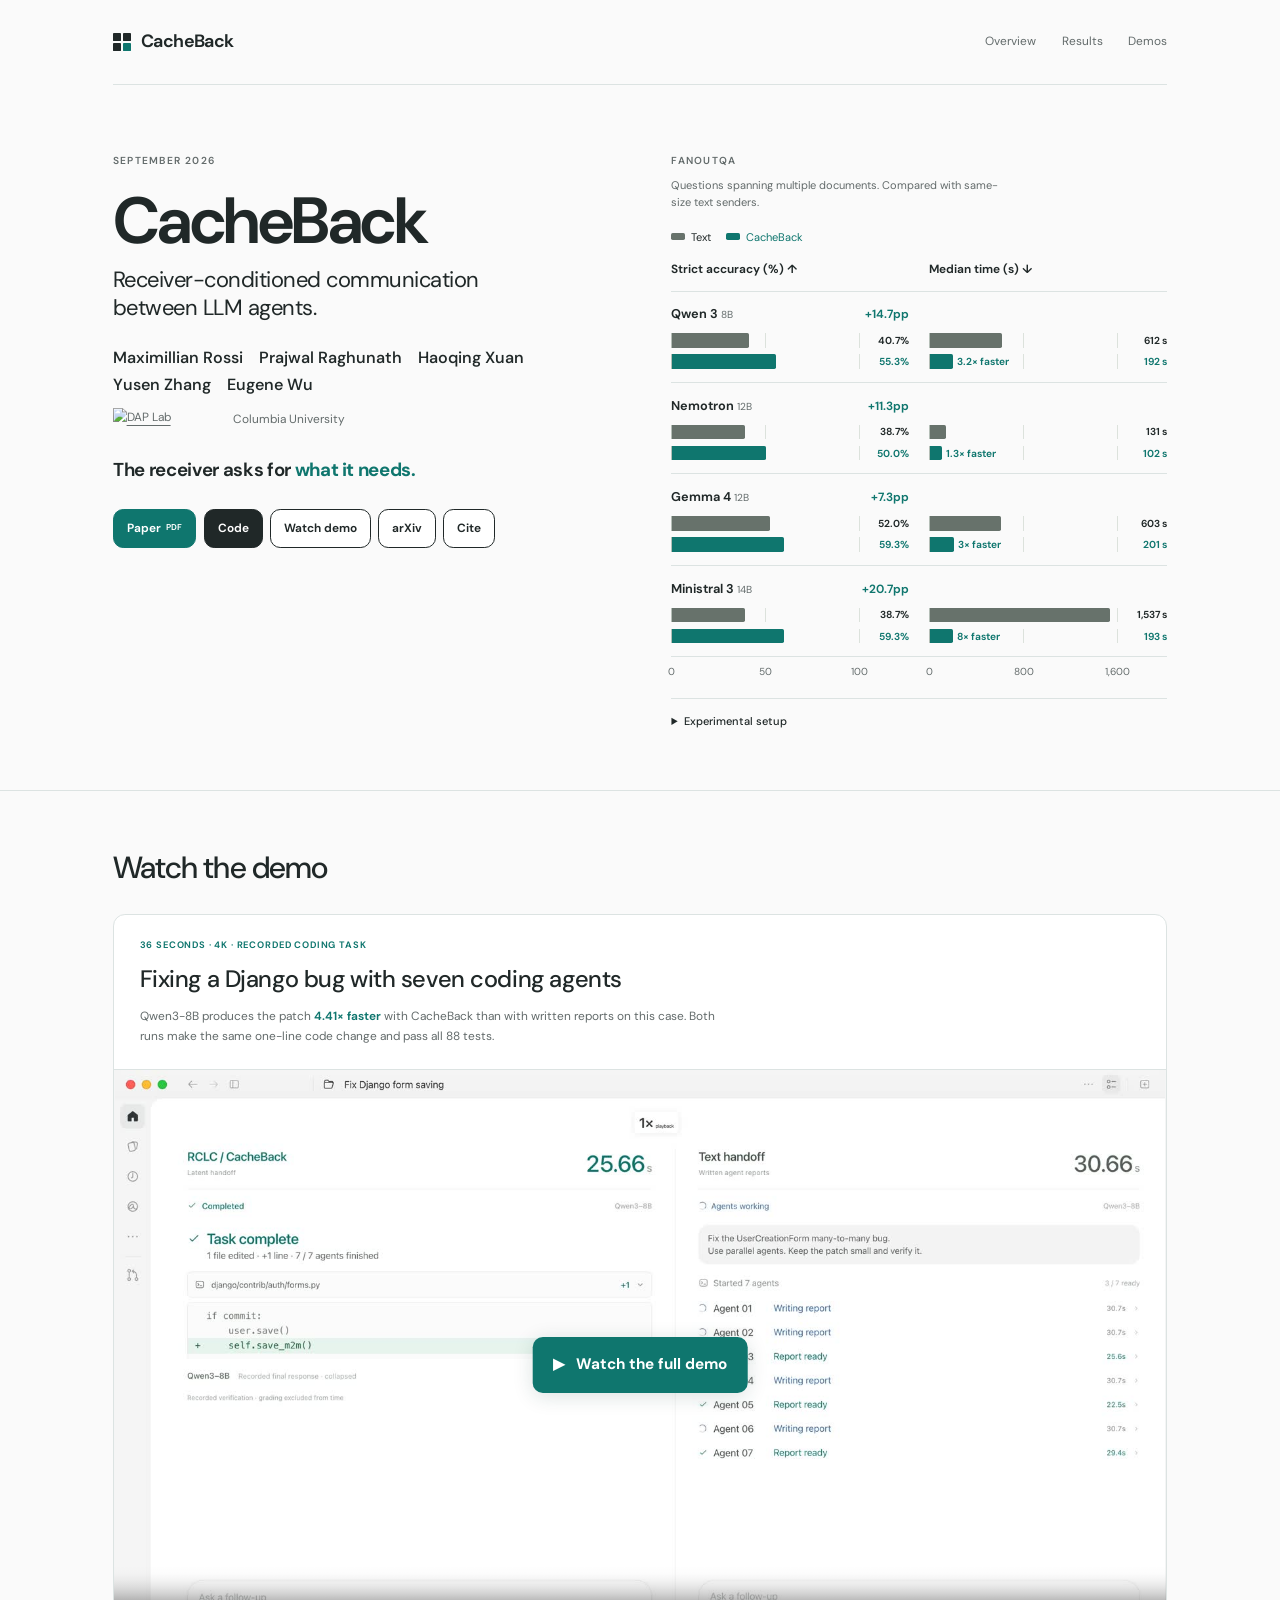
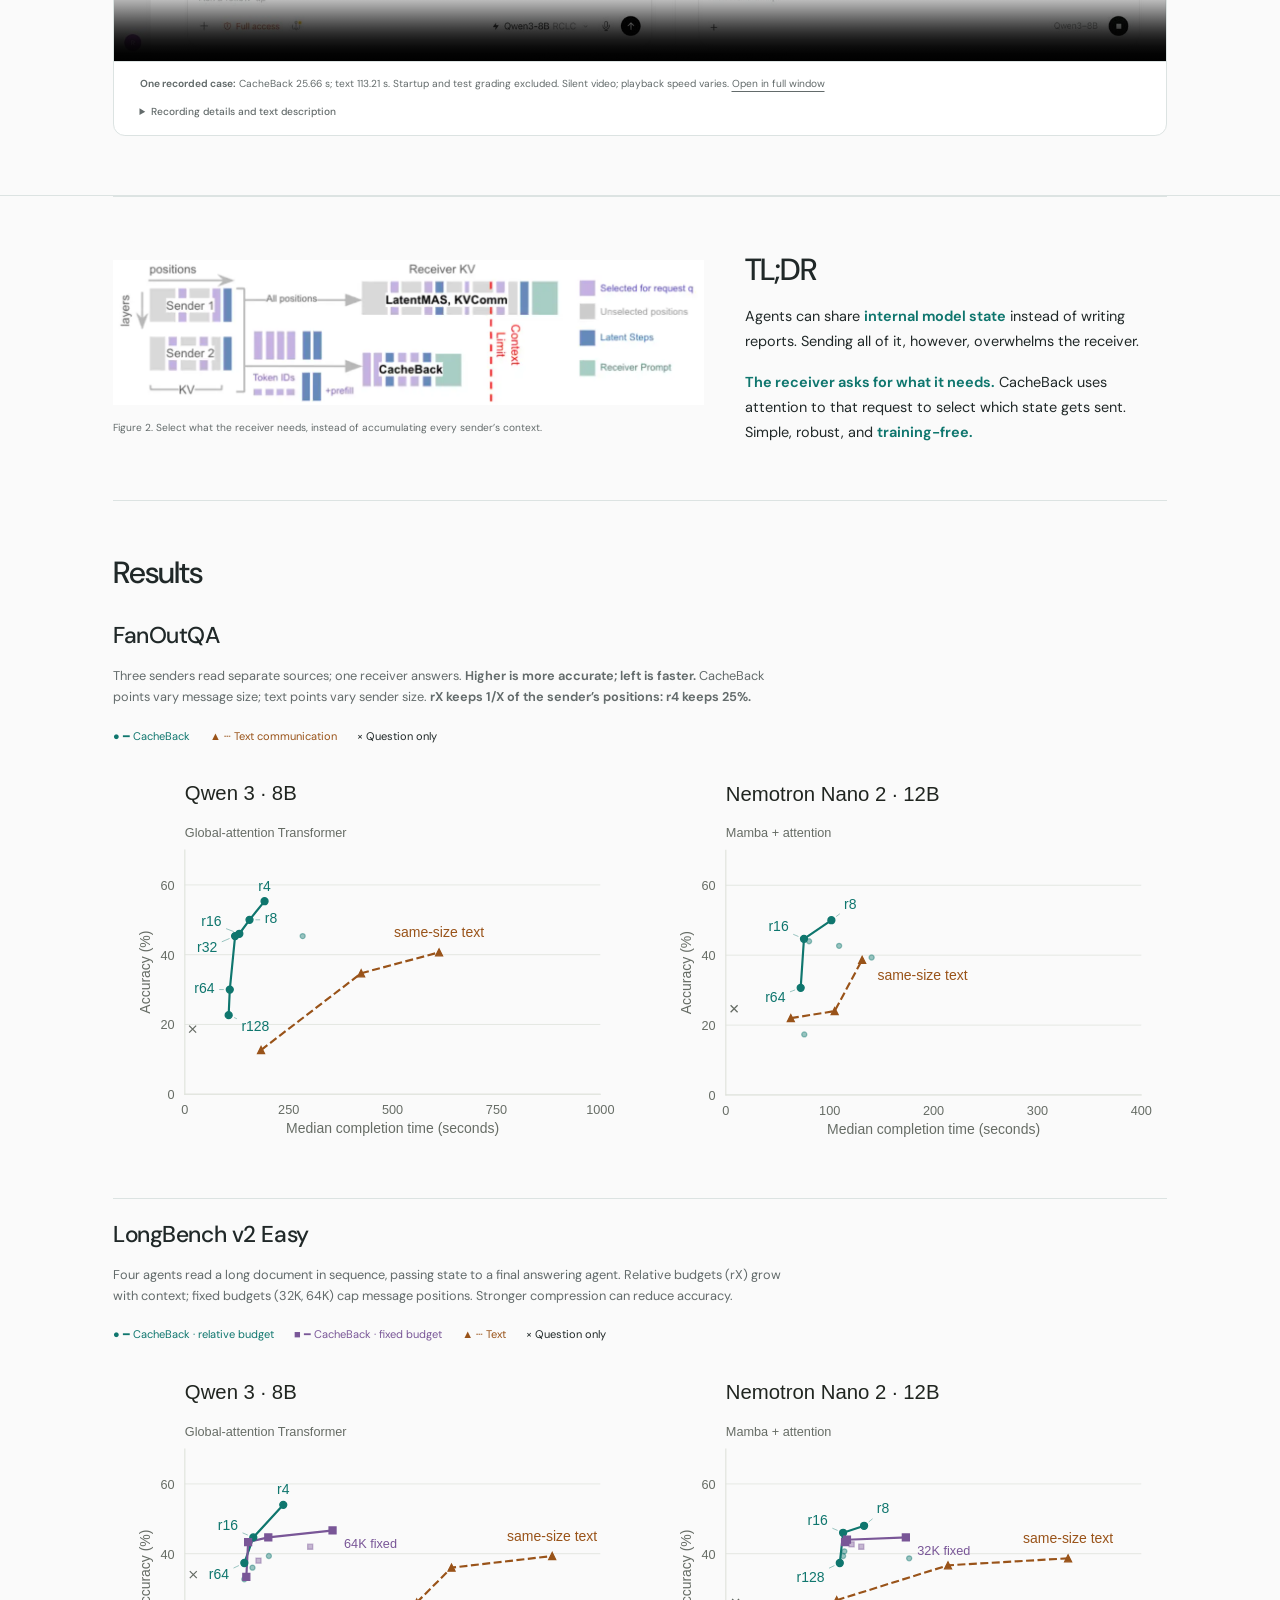
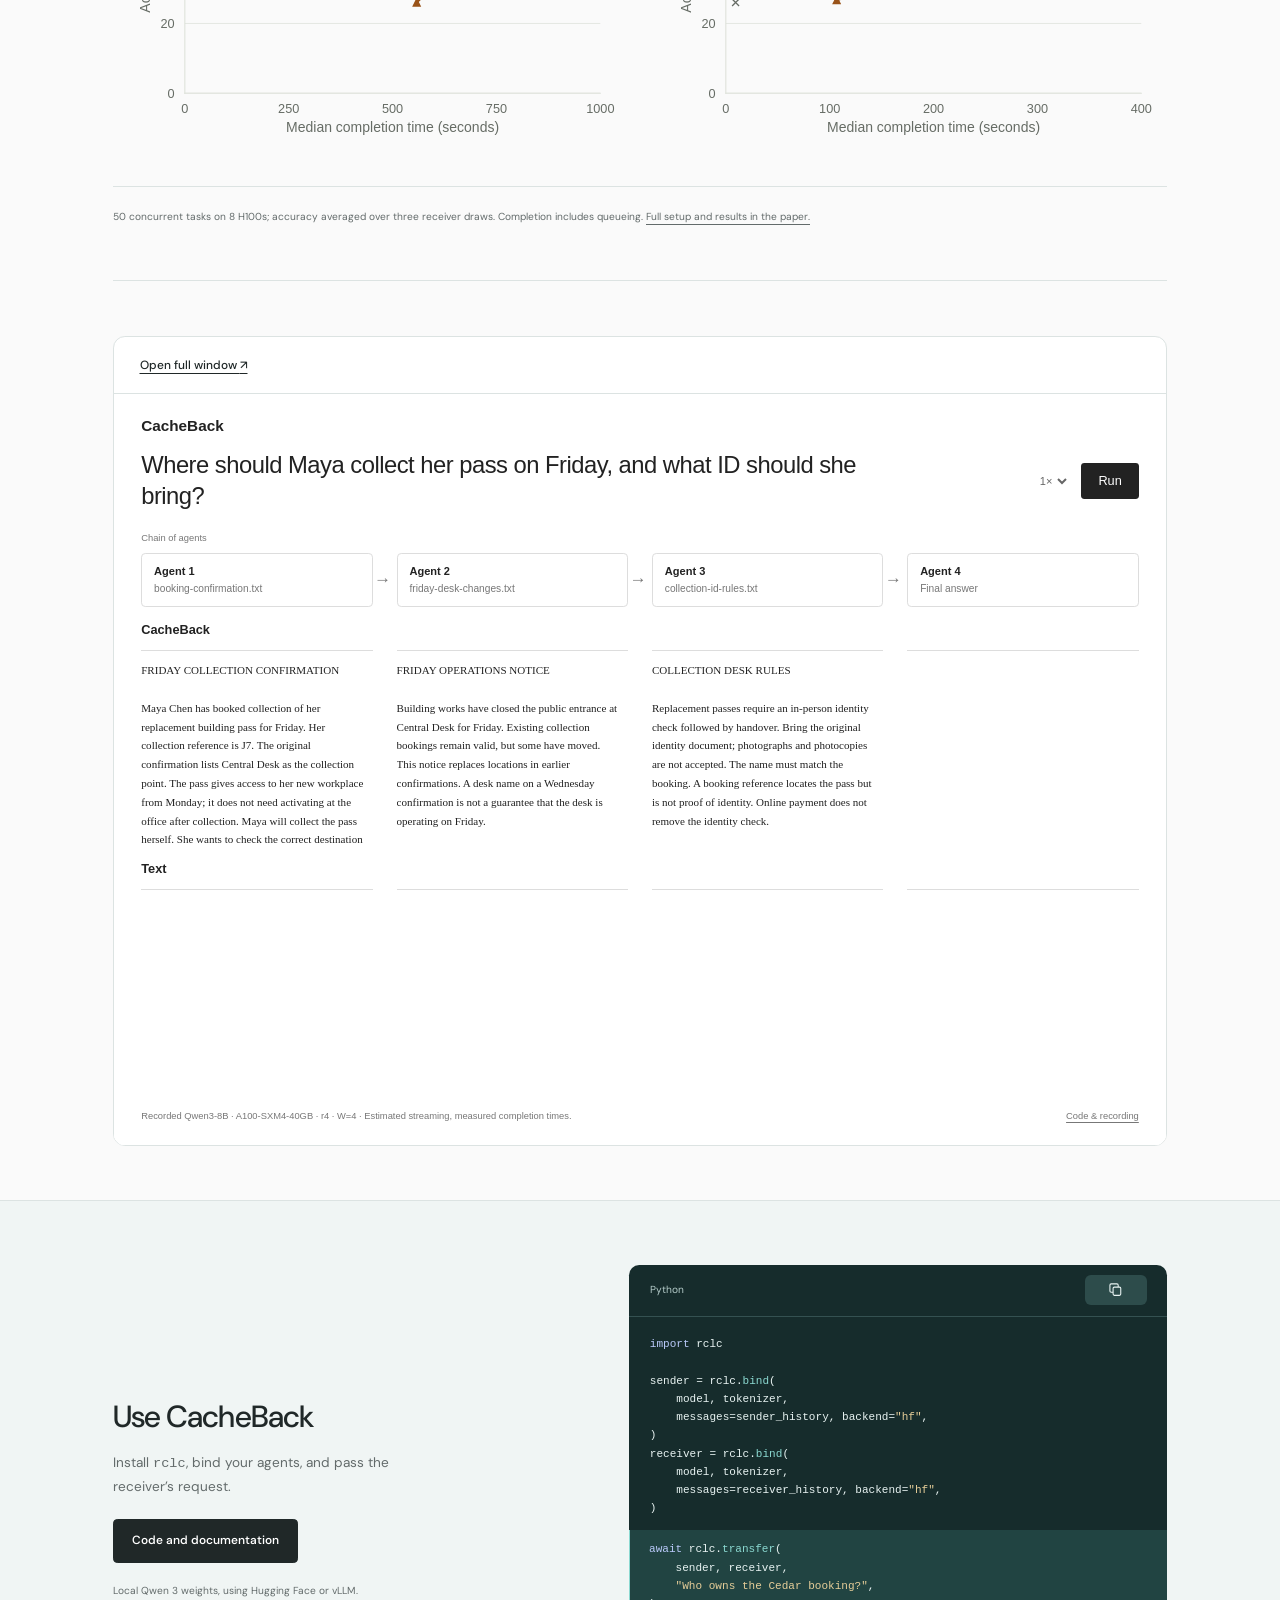
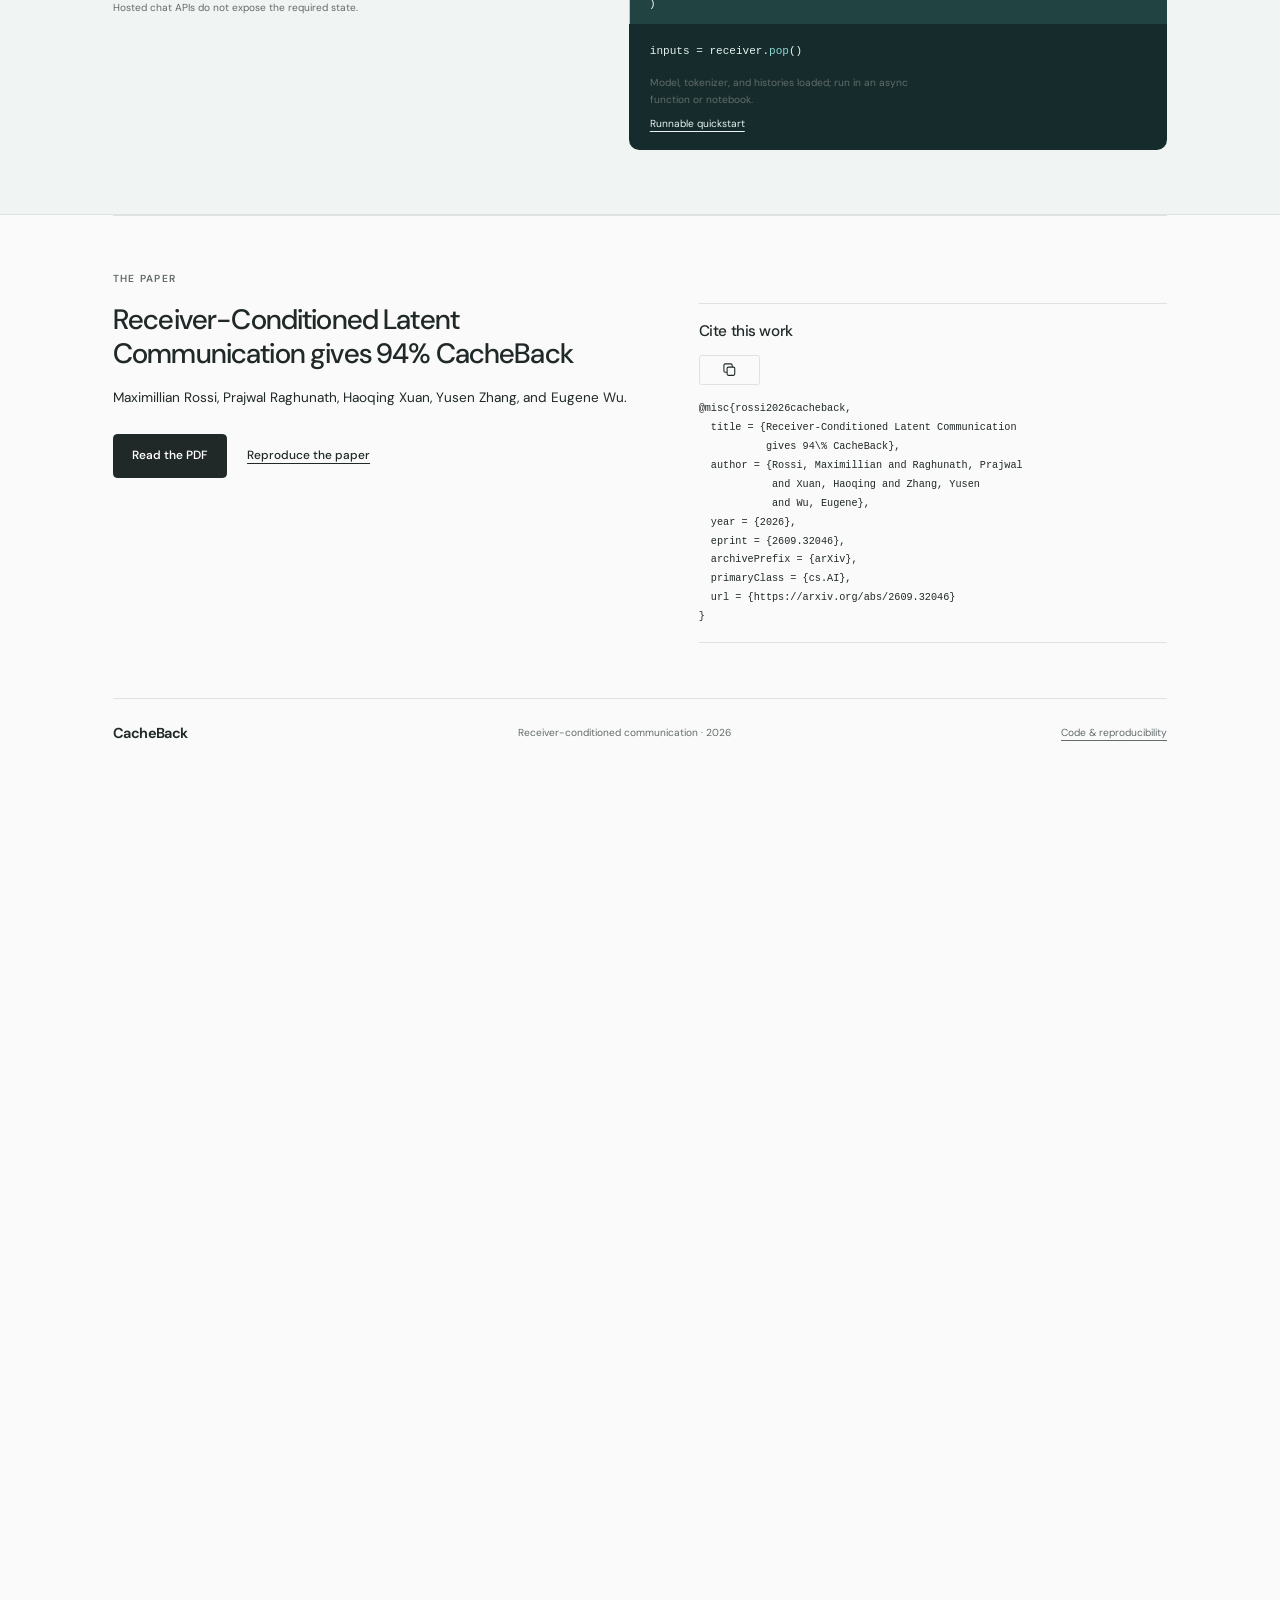
==== commit 6ac669d0: "Lead with the coding demo and use copy icons" ====
--- a/index.html
+++ b/index.html
@@ -15,7 +15,7 @@
   <link rel="canonical" href="https://agentcacheback.github.io/">
   <title>CacheBack | Receiver-conditioned communication</title>
   <link rel="icon" type="image/svg+xml" href="data:image/svg+xml,%3Csvg xmlns='http://www.w3.org/2000/svg' viewBox='0 0 32 32'%3E%3Crect width='32' height='32' rx='6' fill='%231c211e'/%3E%3Cpath d='M7 7h7v7H7zm11 0h7v7h-7zM7 18h7v7H7z' fill='%230f766e'/%3E%3Cpath d='M18 18h7v7h-7z' fill='%23fff'/%3E%3C/svg%3E">
-  <link rel="stylesheet" href="website/assets/styles.css?v=lean-1">
+  <link rel="stylesheet" href="website/assets/styles.css?v=lean-2">
   <script type="module" src="website/assets/app.js"></script>
 </head>
 <body>
@@ -35,8 +35,6 @@
           <p class="affiliations"><a href="https://daplab.cs.columbia.edu/"><img src="https://daplab.cs.columbia.edu/files/images/daplab_logo_horiz.png" width="1508" height="331" alt="DAP Lab"></a><span>Columbia University</span></p>
         </div>
         <p class="hero-intro"><strong>The receiver asks for <span class="rclc-emphasis">what it needs.</span></strong></p>
-        <p class="hero-description">CacheBack uses that request to select which internal state gets sent.</p>
-        <p class="contribution">Our simplest implementation of receiver-conditioning: <strong>robust and training-free.</strong></p>
         <nav class="resource-links" aria-label="Project resources">
           <a href="https://arxiv.org/pdf/2609.32046">Paper <span>PDF</span></a>
           <a href="https://github.com/agentcacheback/cacheback">Code</a>
@@ -61,9 +59,24 @@
       <details class="technical"><summary>Experimental setup</summary><p>pp means percentage points. Timing bars share a 0-1,600 second scale. Speedup compares median completion times.</p><p><strong>rX is the compression factor:</strong> keep about 1 in X positions from the sender’s processed sequence. <strong>r4 keeps 25%.</strong></p><p class="results-note" id="results-note">FanOutQA · Qwen 3 8B r4, Nemotron Nano 2 12B r8, Gemma 4 12B r4, and Ministral 3 14B r32 · 50 concurrent tasks on 8 H100 GPUs. Accuracy averaged over three receiver draws. Completion includes queueing and final answer generation.</p><p>Selected operating points with a fixed receiver and same-size text sender; GPU allocation differs by channel. Strict accuracy requires all reference-answer groups. See the paper for full frontiers and variability.</p><p>The title’s 94% refers to r16: one in sixteen sender positions retained, or 93.75% removed. The Qwen numbers above use r4, which removes 75%. Position reduction is not the same quantity as total GPU memory saved. <a href="https://arxiv.org/pdf/2609.32046#page=7">Published results</a> · <a href="website/assets/results.json">Download these data</a></p></details>
       </aside>
     </section>
+    <section id="demo" class="demo-section" aria-labelledby="demo-title">
+      <div class="wrap">
+        <div class="demo-heading"><h2 id="demo-title">Watch the demo</h2></div>
+        <article class="recorded-demo coding-demo" id="coding-demo" aria-labelledby="coding-title">
+          <div class="demo-description"><div><p class="demo-type">36 seconds · 4K · Recorded coding task</p><h3 id="coding-title">Fixing a Django bug with seven coding agents</h3><p>Qwen3-8B produces the patch <strong class="rclc-emphasis">4.41× faster</strong> with CacheBack than with written reports on this case. Both runs make the same one-line code change and pass all 88 tests.</p></div></div>
+          <div class="demo-player"><video id="coding-video" controls playsinline preload="none" tabindex="0" width="3840" height="2160" poster="demo/coding/poster.jpg" aria-labelledby="coding-title" aria-describedby="coding-caption">
+            <source src="demo/coding/rclc-cacheback-4k.mp4" type="video/mp4">
+            <p><a href="demo/coding/rclc-cacheback-4k.mp4">Watch the demo as an MP4</a>.</p>
+          </video><button class="play-demo" id="play-demo" type="button" hidden><span aria-hidden="true">▶</span> Watch the full demo</button></div>
+          <div class="demo-caption" id="coding-caption"><p><strong>One recorded case:</strong> CacheBack 25.66 s; text 113.21 s. Startup and test grading excluded. Silent video; playback speed varies. <a href="demo/coding/rclc-cacheback-4k.mp4">Open in full window</a></p>
+            <details class="demo-evidence"><summary>Recording details and text description</summary><p>Seven Qwen3-8B workers pass information to a coordinator. The supplied bug report identifies a missing <code>save_m2m()</code> call in Django’s user creation form. Both runs add that call after saving the user. The CacheBack run finishes while the text workers are still generating reports.</p><p>The interface is reconstructed from separate recorded runs, aligned at their start. The final response and patch come from the recorded outputs. Both patches subsequently pass one new test and 87 regression tests; grading is outside the clocks. This is an individual demonstration, not an aggregate benchmark. <a href="demo/coding/evidence.json">Recorded results</a></p></details>
+          </div>
+        </article>
+      </div>
+    </section>
     <section id="abstract" class="abstract-section wrap" aria-labelledby="abstract-title">
       <figure class="overview-figure"><a href="https://arxiv.org/pdf/2609.32046" aria-label="Read Figure 2 in the paper"><img src="website/assets/figures/communication-overview.webp" width="1600" height="393" loading="lazy" alt="Figure 2: sending every agent's full cache exceeds the receiver's context limit. CacheBack sends selected positions and latent steps, leaving room for the receiver's prompt."></a><figcaption>Figure 2. Select what the receiver needs, instead of accumulating every sender’s context.</figcaption></figure>
-      <div class="tldr"><h2 id="abstract-title">TL;DR</h2><p>Agents can share <strong>internal model state</strong> instead of writing reports. Sending all of it, however, overwhelms the receiver.</p><p><strong>The receiver asks for what it needs.</strong> CacheBack uses attention to that request to select which state gets sent. Simple, robust, and training-free.</p></div>
+      <div class="tldr"><h2 id="abstract-title">TL;DR</h2><p>Agents can share <strong>internal model state</strong> instead of writing reports. Sending all of it, however, overwhelms the receiver.</p><p><strong>The receiver asks for what it needs.</strong> CacheBack uses attention to that request to select which state gets sent. Simple, robust, and <strong>training-free.</strong></p></div>
     </section>
     <section id="results" class="section wrap" aria-labelledby="results-title">
       <h2 id="results-title">Results</h2>
@@ -84,47 +97,13 @@
         <p class="curve-caption">50 concurrent tasks on 8 H100s; accuracy averaged over three receiver draws. Completion includes queueing. <a href="https://arxiv.org/pdf/2609.32046">Full setup and results in the paper.</a></p>
       </div>
     </section>
-    <section id="demo" class="demo-section" aria-labelledby="demo-title">
-      <div class="wrap">
-        <div class="demo-heading"><h2 id="demo-title">Watch the demo</h2></div>
-        <article class="recorded-demo coding-demo" id="coding-demo" aria-labelledby="coding-title">
-          <div class="demo-description"><div><p class="demo-type">36 seconds · 4K · Recorded coding task</p><h3 id="coding-title">Fixing a Django bug with seven coding agents</h3><p>Qwen3-8B produces the patch <strong class="rclc-emphasis">4.41× faster</strong> with CacheBack than with written reports on this case. Both runs make the same one-line code change and pass all 88 tests.</p></div></div>
-          <div class="demo-player"><video id="coding-video" controls playsinline preload="none" tabindex="0" width="3840" height="2160" poster="demo/coding/poster.jpg" aria-labelledby="coding-title" aria-describedby="coding-caption">
-            <source src="demo/coding/rclc-cacheback-4k.mp4" type="video/mp4">
-            <p><a href="demo/coding/rclc-cacheback-4k.mp4">Watch the demo as an MP4</a>.</p>
-          </video><button class="play-demo" id="play-demo" type="button" hidden><span aria-hidden="true">▶</span> Watch the full demo</button></div>
-          <div class="demo-caption" id="coding-caption"><p><strong>One recorded case:</strong> CacheBack 25.66 s; text 113.21 s. Startup and test grading excluded. Silent video; playback speed varies. <a href="demo/coding/rclc-cacheback-4k.mp4">Open in full window</a></p>
-            <details class="demo-evidence"><summary>Recording details and text description</summary><p>Seven Qwen3-8B workers pass information to a coordinator. The supplied bug report identifies a missing <code>save_m2m()</code> call in Django’s user creation form. Both runs add that call after saving the user. The CacheBack run finishes while the text workers are still generating reports.</p><p>The interface is reconstructed from separate recorded runs, aligned at their start. The final response and patch come from the recorded outputs. Both patches subsequently pass one new test and 87 regression tests; grading is outside the clocks. This is an individual demonstration, not an aggregate benchmark. <a href="demo/coding/evidence.json">Recorded results</a></p></details>
-          </div>
-        </article>
-        <article class="recorded-demo" id="booking-demo" aria-labelledby="booking-title">
-          <div class="demo-description"><div><p class="demo-type">Recorded model run</p><h3 id="booking-title">Where should Maya collect her pass on Friday, and what ID should she bring?</h3><p>Three documents contain the booking, a change of location, and the new desk’s ID rules. The final agent must connect all three.</p></div></div>
-          <div class="demo-outcomes">
-            <article class="demo-outcome">
-              <header><h4>CacheBack</h4><span class="outcome-time" id="demo-rclc-time">3.42 s</span></header>
-              <blockquote><p id="demo-rclc-answer">Maya should collect her pass at <strong>Harbour Hub</strong> on Friday, and she should bring a <strong>passport</strong> as her ID.</p></blockquote>
-              <details class="demo-evidence"><summary>Evidence quoted by the model</summary><div id="demo-rclc-evidence"><strong>Evidence:</strong>
-- "Reference J7 has moved to Harbour Hub."
-- "Harbour Hub requires a passport for replacement building pass collections."</div></details>
-            </article>
-            <article class="demo-outcome">
-              <header><h4>Text messages</h4><span class="outcome-time" id="demo-text-time">26.09 s</span></header>
-              <blockquote><p id="demo-text-answer">Maya should collect her pass at the assigned desk based on her reference J7, not at the Central Desk. She should check the Friday operations notice using her reference J7 to confirm the exact location. The ID she should bring depends on the desk where she collects her pass. If she is collecting at Harbour Hub, she must bring a passport, as a driving licence is not accepted. The name on the ID must match her booking, and the ID requirements for the specific desk apply. </p></blockquote>
-              <details class="demo-evidence"><summary>Evidence quoted by the model</summary><div id="demo-text-evidence"><strong>Evidence:</strong>
-- "Maya should collect her pass at the assigned desk based on her reference, not at the Central Desk."
-- "She should check the Friday operations notice using her reference J7 to confirm the exact location."
-- "If she is collecting at Harbour Hub, a passport is required, and a driving licence is not accepted."</div></details>
-            </article>
-          </div>
-          <p class="demo-caption">Qwen3-8B · one A100 · r4 · one warm run per method. Times include three handoffs and final answer generation, excluding model loading, tokenization, and warmup. This recording is an example, not a benchmark. <a href="demo/trace-w4.json">Raw recording</a> · <a href="https://github.com/agentcacheback/cacheback/blob/main/demo/README.md">Setup</a></p>
-          <details class="demo-replay"><summary><svg aria-hidden="true" width="24" height="24" viewBox="0 0 24 24"><path fill="currentColor" d="M5 2v20l16-10z"/></svg>Replay the booking handoffs</summary>
-            <div class="demo-replay-link"><a class="text-link" href="demo/index.html" target="_blank" rel="noopener noreferrer">Open full window <span aria-hidden="true">↗</span></a></div>
-            <div class="demo-window"><iframe id="flagship-demo" src="demo/index.html?v=fit-3" title="Recorded CacheBack and text booking relay comparison, with playback controls" loading="lazy" sandbox="allow-scripts allow-same-origin" referrerpolicy="no-referrer"></iframe></div>
-          </details>
-        </article>
+    <section id="booking-demo" class="section wrap" aria-label="Interactive booking demo">
+      <div class="recorded-demo">
+        <div class="demo-replay-link"><a class="text-link" href="demo/index.html" target="_blank" rel="noopener noreferrer">Open full window <span aria-hidden="true">↗</span></a></div>
+        <div class="demo-window"><iframe id="flagship-demo" src="demo/index.html?v=fit-3" title="Recorded CacheBack and text booking relay comparison, with playback controls" loading="lazy" sandbox="allow-scripts allow-same-origin" referrerpolicy="no-referrer"></iframe></div>
       </div>
     </section>
-    <section class="code-section" id="code" aria-labelledby="code-title"><div class="wrap code-layout"><div><h2 id="code-title">Use CacheBack</h2><p>Install <code>rclc</code>, bind your agents, and pass the receiver’s request.</p><a class="button primary" href="https://github.com/agentcacheback/cacheback">Code and documentation</a><p class="code-note">Local Qwen 3 weights, using Hugging Face or vLLM.<br>Hosted chat APIs do not expose the required state.</p></div><div class="code-card"><div class="code-bar"><span>Python</span><button class="copy-button" data-copy="quickstart" type="button">Copy code</button></div><pre><code id="quickstart"><span class="code-keyword">import</span> rclc
+    <section class="code-section" id="code" aria-labelledby="code-title"><div class="wrap code-layout"><div><h2 id="code-title">Use CacheBack</h2><p>Install <code>rclc</code>, bind your agents, and pass the receiver’s request.</p><a class="button primary" href="https://github.com/agentcacheback/cacheback">Code and documentation</a><p class="code-note">Local Qwen 3 weights, using Hugging Face or vLLM.<br>Hosted chat APIs do not expose the required state.</p></div><div class="code-card"><div class="code-bar"><span>Python</span><button class="copy-button" data-copy="quickstart" type="button" aria-label="Copy code"><svg class="copy-icon" aria-hidden="true" width="18" height="18" viewBox="0 0 24 24" fill="none" stroke="currentColor" stroke-width="1.7"><rect x="8" y="8" width="12" height="13" rx="2"/><path d="M16 8V5a2 2 0 0 0-2-2H5a2 2 0 0 0-2 2v9a2 2 0 0 0 2 2h3"/></svg><span class="copy-feedback" aria-hidden="true">Copied</span></button></div><pre><code id="quickstart"><span class="code-keyword">import</span> rclc
 
 sender = rclc.<span class="code-function">bind</span>(
     model, tokenizer,
@@ -139,7 +118,7 @@
     <span class="code-string">"Who owns the Cedar booking?"</span>,
 )</span>
 inputs = receiver.<span class="code-function">pop</span>()</code></pre><p class="snippet-note">Model, tokenizer, and histories loaded; run in an async function or notebook. <a href="https://github.com/agentcacheback/cacheback/blob/main/examples/quickstart.py">Runnable quickstart</a></p></div></div></section>
-    <section id="paper" class="section wrap paper-section" aria-labelledby="paper-title"><div><p class="eyebrow">THE PAPER</p><h2 id="paper-title">Receiver-Conditioned Latent Communication gives 94% CacheBack</h2><p>Maximillian Rossi, Prajwal Raghunath, Haoqing Xuan, Yusen Zhang, and Eugene Wu.</p><div class="hero-actions"><a class="button primary" href="https://arxiv.org/pdf/2609.32046">Read the PDF</a><a class="text-link" href="https://github.com/agentcacheback/cacheback/tree/paper">Reproduce the paper</a></div></div><div class="citation" id="citation"><h3>Cite this work</h3><button class="copy-button" data-copy="bibtex" type="button">Copy citation</button><pre><code id="bibtex">@misc{rossi2026cacheback,
+    <section id="paper" class="section wrap paper-section" aria-labelledby="paper-title"><div><p class="eyebrow">THE PAPER</p><h2 id="paper-title">Receiver-Conditioned Latent Communication gives 94% CacheBack</h2><p>Maximillian Rossi, Prajwal Raghunath, Haoqing Xuan, Yusen Zhang, and Eugene Wu.</p><div class="hero-actions"><a class="button primary" href="https://arxiv.org/pdf/2609.32046">Read the PDF</a><a class="text-link" href="https://github.com/agentcacheback/cacheback/tree/paper">Reproduce the paper</a></div></div><div class="citation" id="citation"><h3>Cite this work</h3><button class="copy-button" data-copy="bibtex" type="button" aria-label="Copy citation"><svg class="copy-icon" aria-hidden="true" width="18" height="18" viewBox="0 0 24 24" fill="none" stroke="currentColor" stroke-width="1.7"><rect x="8" y="8" width="12" height="13" rx="2"/><path d="M16 8V5a2 2 0 0 0-2-2H5a2 2 0 0 0-2 2v9a2 2 0 0 0 2 2h3"/></svg><span class="copy-feedback" aria-hidden="true">Copied</span></button><pre><code id="bibtex">@misc{rossi2026cacheback,
   title = {Receiver-Conditioned Latent Communication
            gives 94\% CacheBack},
   author = {Rossi, Maximillian and Raghunath, Prajwal
--- a/website/assets/styles.css
+++ b/website/assets/styles.css
@@ -41,7 +41,6 @@
 .affiliations img { display:block; height:28px; width:auto; }
 .hero-intro { font-size:22px; line-height:1.45; letter-spacing:-.4px; }
 .hero-intro .rclc-emphasis { color:var(--rclc); font-weight:700; }
-.hero-description { margin-top:19px; max-width:490px; color:var(--muted); font-size:16px; line-height:1.7; }
 .hero-actions { display:flex; flex-wrap:wrap; align-items:center; gap:24px; margin-top:29px; }
 .text-link { font-size:14px; font-weight:500; }
 .resource-links { display:flex; flex-wrap:wrap; align-items:center; gap:9px; margin-top:31px; font-size:14px; }
@@ -56,8 +55,6 @@
 .rclc-emphasis { color:var(--rclc); }
 .text-emphasis { color:var(--text); }
 .fixed-emphasis { color:var(--fixed); }
-.contribution { margin-top:15px; font-size:14px; color:var(--muted); }
-.contribution strong { color:var(--rclc); }
 .hero-results { min-width:0; }
 .hero-results .eyebrow { line-height:1.65; }
 .chart-context { color:var(--muted); font-size:13px; line-height:1.5; margin-top:9px; max-width:400px; }
@@ -120,7 +117,6 @@
 .demo-heading { display:grid; grid-template-columns:1fr 1fr; align-items:end; gap:85px; margin-bottom:32px; }
 .demo-heading p { color:var(--muted); max-width:460px; }
 .recorded-demo { background:#fff; border:1px solid var(--line); border-radius:14px; overflow:hidden; }
-.recorded-demo+.recorded-demo { margin-top:48px; }
 .coding-demo video { display:block; width:100%; height:auto; aspect-ratio:16/9; background:#f4f5f5; border-top:1px solid var(--line); }
 .coding-demo .demo-evidence { margin-top:12px; }
 .coding-demo .demo-evidence p { margin-top:12px; max-width:100ch; }
@@ -132,22 +128,8 @@
 .demo-description h3 { font-size:28px; margin:7px 0 10px; }
 .demo-description p { color:var(--muted); font-size:14px; max-width:74ch; }
 .demo-description .demo-type { font-size:11px; font-weight:650; text-transform:uppercase; letter-spacing:.09em; color:var(--rclc); }
-.demo-outcomes { display:grid; grid-template-columns:1fr 1fr; padding:0 30px 26px; gap:30px; }
-.demo-outcome { min-width:0; border-top:2px solid #67726b; padding-top:18px; }
-.demo-outcome:first-child { border-color:var(--rclc); }
-.demo-outcome header { display:flex; align-items:baseline; justify-content:space-between; flex-wrap:wrap; gap:8px; margin-bottom:16px; }
-.demo-outcome h4 { margin:0; font-size:16px; font-weight:650; }
-.demo-outcome:first-child h4,.demo-outcome:first-child .outcome-time { color:var(--rclc); }
-.outcome-time { font-size:23px; font-weight:600; font-variant-numeric:tabular-nums; }
-.demo-outcome blockquote { margin:0; font-size:15px; line-height:1.75; }
 .demo-evidence { margin-top:18px; color:var(--muted); font-size:12px; }
 .demo-evidence>div { white-space:pre-wrap; margin-top:12px; }
-.demo-replay { border-top:1px solid var(--line); }
-.demo-replay>summary { display:flex; align-items:center; justify-content:center; gap:16px; padding:28px 30px; background:var(--rclc); color:#fff; font-size:24px; font-weight:700; line-height:1.3; list-style:none; }
-.demo-replay>summary::-webkit-details-marker { display:none; }
-.demo-replay>summary svg { flex-shrink:0; }
-.demo-replay>summary:hover { background:#fff; color:var(--rclc); }
-.demo-replay>summary:focus-visible { outline:3px solid var(--ink); outline-offset:-6px; }
 .demo-replay-link { padding:20px 30px; }
 .demo-window { border-top:1px solid var(--line); background:#fff; }
 iframe { display:block; width:100%; height:815px; border:0; background:#fff; }
@@ -224,14 +206,11 @@
 h1 { font-size:56px; letter-spacing:-2px; }
 .hero-subtitle { font-size:23px; }
 .hero-intro { font-size:21px; }
-.hero-description { font-size:16px; }
 .hero-actions { gap:20px; }
 .resource-links { gap:8px; }
 .resource-links a { padding-inline:12px; }
 h2 { font-size:32px; }
 .demo-section { padding-top:51px; }
-.demo-outcomes { grid-template-columns:1fr; gap:26px; padding:0 20px 24px; }
-.demo-replay>summary { padding:24px 20px; gap:12px; font-size:21px; }
 .demo-replay-link { padding-inline:20px; }
 .demo-caption { padding:17px 20px; }
 .demo-description { flex-direction:column; gap:18px; padding:22px 20px; }
@@ -248,3 +227,10 @@
 .code-keyword { color:#bacafa; }
 .code-function { color:#8bd9d1; }
 .code-string { color:#e6ce99; }
+
+.copy-button { position:relative; display:inline-grid; place-items:center; min-width:72px; min-height:36px; }
+.copy-icon,.copy-feedback { grid-area:1/1; transition:opacity .6s ease; }
+.copy-feedback { opacity:0; }
+.is-copied .copy-icon { opacity:0; }
+.is-copied .copy-feedback { opacity:1; }
+@media(prefers-reduced-motion:reduce) { .copy-icon,.copy-feedback { transition:none; } }
